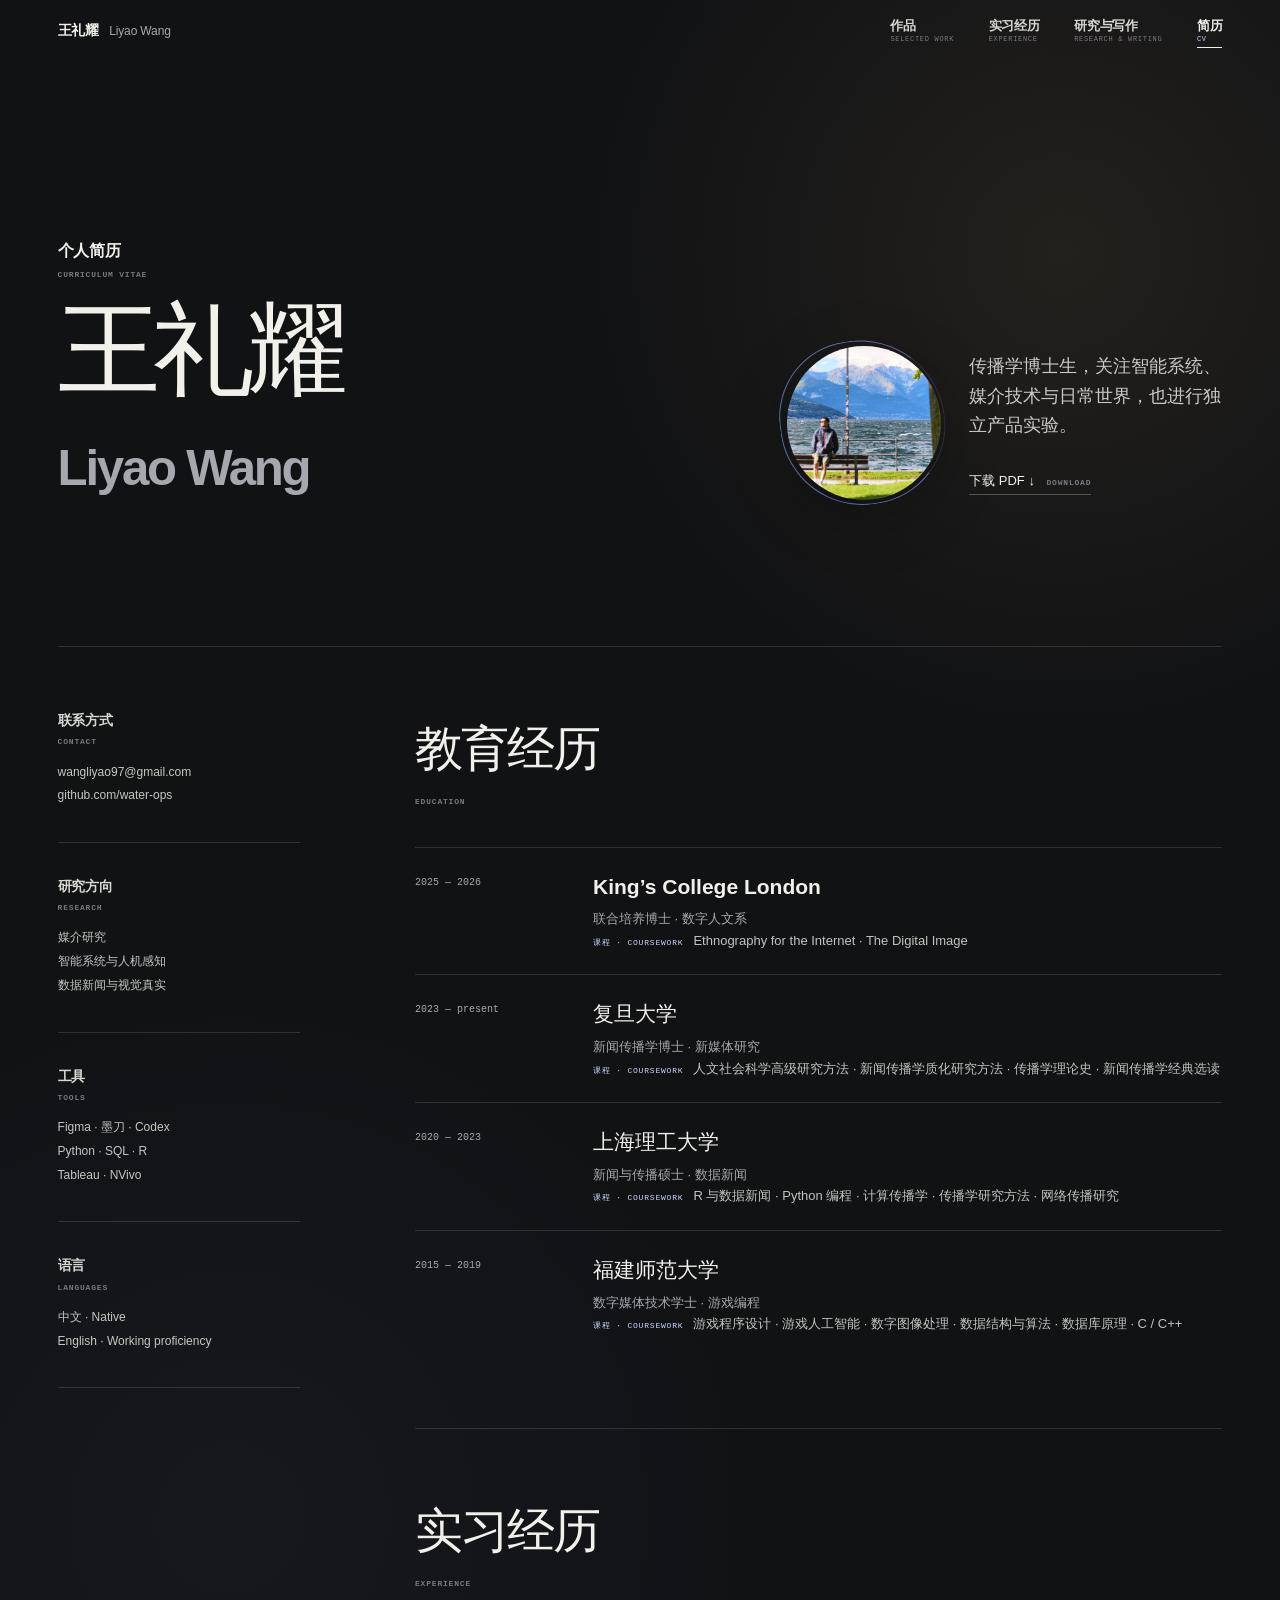
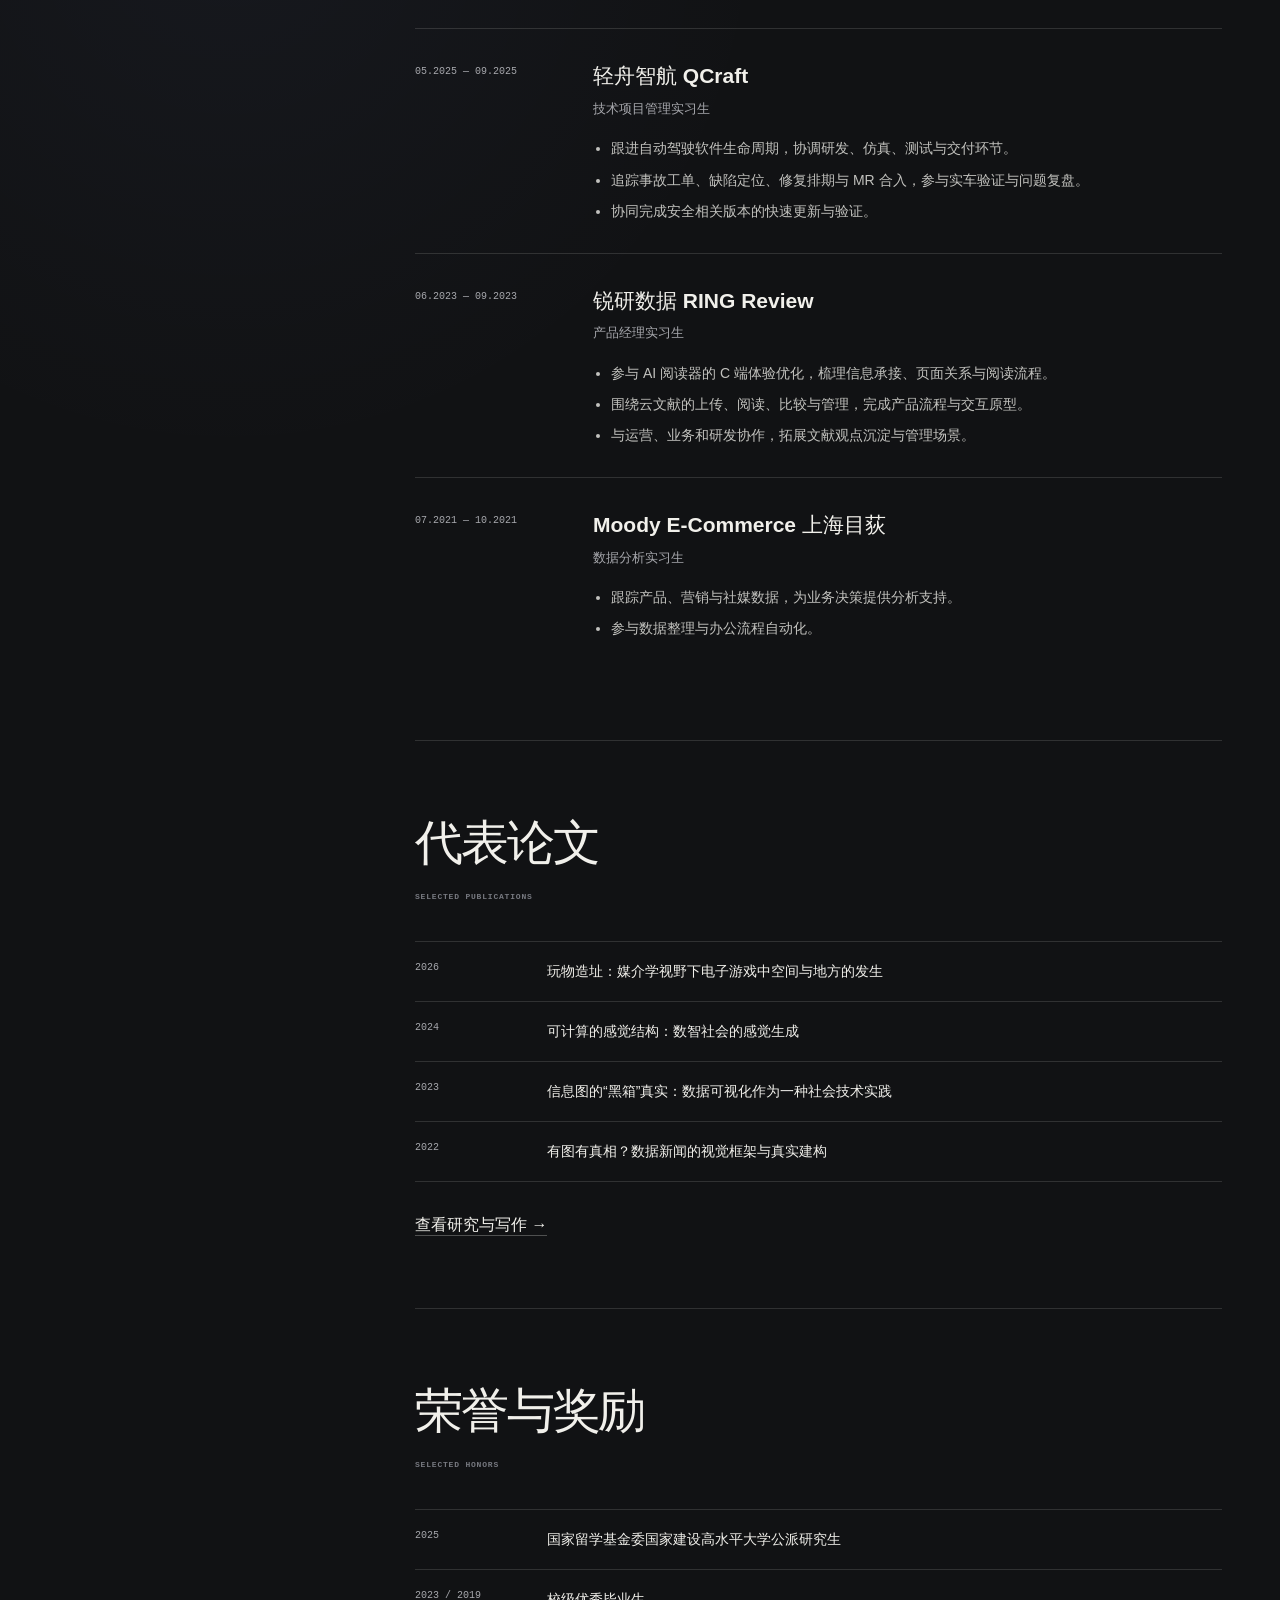
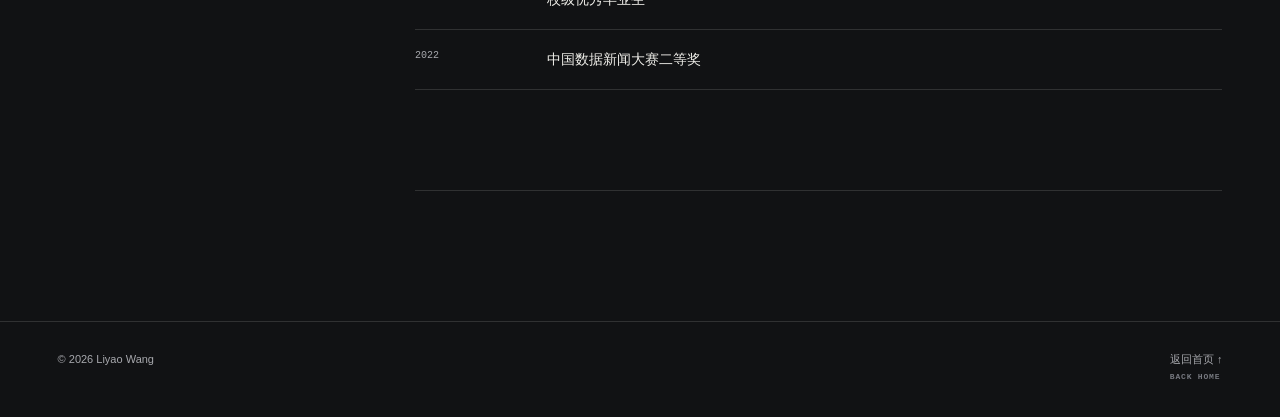
==== cv.html @ 02d7f3d3 "Publish portfolio site" ====
<!doctype html>
<html lang="zh-CN">
  <head>
    <meta charset="UTF-8" />
    <meta name="viewport" content="width=device-width, initial-scale=1" />
    <meta name="description" content="王礼耀 Liyao Wang 的网页履历。" />
    <meta name="theme-color" content="#111214" />
    <title>CV · 王礼耀 Liyao Wang</title>
    <link rel="icon" href="assets/tiptap/icon.svg" type="image/svg+xml" />
    <link rel="stylesheet" href="styles.css" />
    <script src="script.js" defer></script>
  </head>
  <body>
    <a class="skip-link" href="#main">跳到主要内容</a>

    <header class="site-header" data-header>
      <a class="wordmark" href="index.html" aria-label="返回首页">
        <span>王礼耀</span>
        <span class="wordmark-en">Liyao Wang</span>
      </a>
      <button class="menu-button" type="button" aria-expanded="false" aria-controls="site-nav">
        <span class="sr-only">打开导航</span>
        <span></span><span></span>
      </button>
      <nav class="site-nav" id="site-nav" aria-label="主要导航">
        <a href="index.html#work"><span class="nav-zh">作品</span><span class="nav-en">Selected Work</span></a>
        <a href="experience.html"><span class="nav-zh">实习经历</span><span class="nav-en">Experience</span></a>
        <a href="research.html"><span class="nav-zh">研究与写作</span><span class="nav-en">Research &amp; Writing</span></a>
        <a href="cv.html" aria-current="page"><span class="nav-zh">简历</span><span class="nav-en">CV</span></a>
      </nav>
    </header>

    <main id="main" class="inner-page cv-page">
      <header class="cv-intro">
        <div>
          <p class="kicker bilingual-kicker"><span>个人简历</span><small>Curriculum Vitae</small></p>
          <h1>王礼耀<br /><span>Liyao Wang</span></h1>
        </div>
        <div class="cv-summary">
          <figure class="cv-avatar">
            <img src="assets/life/cv-lakeside.jpg" alt="王礼耀在湖边" />
          </figure>
          <div>
            <p>传播学博士生，关注智能系统、媒介技术与日常世界，也进行独立产品实验。</p>
            <a class="download-link" href="assets/cv/liyao-wang-cv.pdf" target="_blank">下载 PDF ↓ <small>Download</small></a>
          </div>
        </div>
      </header>

      <div class="cv-layout">
        <aside class="cv-aside" aria-label="联系方式与技能">
          <section>
            <h2><span>联系方式</span><small>Contact</small></h2>
            <a href="mailto:wangliyao97@gmail.com">wangliyao97@gmail.com</a>
            <a href="https://github.com/water-ops" target="_blank" rel="noreferrer">github.com/water-ops</a>
          </section>
          <section>
            <h2><span>研究方向</span><small>Research</small></h2>
            <p>媒介研究</p>
            <p>智能系统与人机感知</p>
            <p>数据新闻与视觉真实</p>
          </section>
          <section>
            <h2><span>工具</span><small>Tools</small></h2>
            <p>Figma · 墨刀 · Codex</p>
            <p>Python · SQL · R</p>
            <p>Tableau · NVivo</p>
          </section>
          <section>
            <h2><span>语言</span><small>Languages</small></h2>
            <p>中文 · Native</p>
            <p>English · Working proficiency</p>
          </section>
        </aside>

        <div class="cv-main">
          <section class="cv-section" aria-labelledby="cv-education">
            <h2 id="cv-education"><span>教育经历</span><small>Education</small></h2>
            <article class="cv-entry compact education-entry">
              <div class="cv-date">2025 — 2026</div>
              <div>
                <h3>King’s College London</h3>
                <p>联合培养博士 · 数字人文系</p>
                <p class="cv-coursework"><span>课程 · Coursework</span>Ethnography for the Internet · The Digital Image</p>
              </div>
            </article>
            <article class="cv-entry compact education-entry">
              <div class="cv-date">2023 — present</div>
              <div>
                <h3>复旦大学</h3>
                <p>新闻传播学博士 · 新媒体研究</p>
                <p class="cv-coursework"><span>课程 · Coursework</span>人文社会科学高级研究方法 · 新闻传播学质化研究方法 · 传播学理论史 · 新闻传播学经典选读</p>
              </div>
            </article>
            <article class="cv-entry compact education-entry">
              <div class="cv-date">2020 — 2023</div>
              <div>
                <h3>上海理工大学</h3>
                <p>新闻与传播硕士 · 数据新闻</p>
                <p class="cv-coursework"><span>课程 · Coursework</span>R 与数据新闻 · Python 编程 · 计算传播学 · 传播学研究方法 · 网络传播研究</p>
              </div>
            </article>
            <article class="cv-entry compact education-entry">
              <div class="cv-date">2015 — 2019</div>
              <div>
                <h3>福建师范大学</h3>
                <p>数字媒体技术学士 · 游戏编程</p>
                <p class="cv-coursework"><span>课程 · Coursework</span>游戏程序设计 · 游戏人工智能 · 数字图像处理 · 数据结构与算法 · 数据库原理 · C / C++</p>
              </div>
            </article>
          </section>

          <section class="cv-section" aria-labelledby="cv-experience">
            <h2 id="cv-experience"><span>实习经历</span><small>Experience</small></h2>
            <article class="cv-entry">
              <div class="cv-date">05.2025 — 09.2025</div>
              <div>
                <h3>轻舟智航 QCraft</h3>
                <p class="cv-role">技术项目管理实习生</p>
                <ul>
                  <li>跟进自动驾驶软件生命周期，协调研发、仿真、测试与交付环节。</li>
                  <li>追踪事故工单、缺陷定位、修复排期与 MR 合入，参与实车验证与问题复盘。</li>
                  <li>协同完成安全相关版本的快速更新与验证。</li>
                </ul>
              </div>
            </article>
            <article class="cv-entry">
              <div class="cv-date">06.2023 — 09.2023</div>
              <div>
                <h3>锐研数据 RING Review</h3>
                <p class="cv-role">产品经理实习生</p>
                <ul>
                  <li>参与 AI 阅读器的 C 端体验优化，梳理信息承接、页面关系与阅读流程。</li>
                  <li>围绕云文献的上传、阅读、比较与管理，完成产品流程与交互原型。</li>
                  <li>与运营、业务和研发协作，拓展文献观点沉淀与管理场景。</li>
                </ul>
              </div>
            </article>
            <article class="cv-entry">
              <div class="cv-date">07.2021 — 10.2021</div>
              <div>
                <h3>Moody E-Commerce 上海目荻</h3>
                <p class="cv-role">数据分析实习生</p>
                <ul>
                  <li>跟踪产品、营销与社媒数据，为业务决策提供分析支持。</li>
                  <li>参与数据整理与办公流程自动化。</li>
                </ul>
              </div>
            </article>
          </section>

          <section class="cv-section" aria-labelledby="cv-publications">
            <h2 id="cv-publications"><span>代表论文</span><small>Selected Publications</small></h2>
            <div class="cv-publications">
              <p><span>2026</span>玩物造址：媒介学视野下电子游戏中空间与地方的发生</p>
              <p><span>2024</span>可计算的感觉结构：数智社会的感觉生成</p>
              <p><span>2023</span>信息图的“黑箱”真实：数据可视化作为一种社会技术实践</p>
              <p><span>2022</span>有图有真相？数据新闻的视觉框架与真实建构</p>
            </div>
            <a class="inline-link" href="research.html">查看研究与写作 →</a>
          </section>

          <section class="cv-section" aria-labelledby="cv-honors">
            <h2 id="cv-honors"><span>荣誉与奖励</span><small>Selected Honors</small></h2>
            <div class="cv-publications">
              <p><span>2025</span>国家留学基金委国家建设高水平大学公派研究生</p>
              <p><span>2023 / 2019</span>校级优秀毕业生</p>
              <p><span>2022</span>中国数据新闻大赛二等奖</p>
            </div>
          </section>
        </div>
      </div>
    </main>

    <footer class="site-footer">
      <p>© <span data-year></span> Liyao Wang</p>
      <p><a href="index.html">返回首页 ↑ <small>Back home</small></a></p>
    </footer>
  </body>
</html>
---- styles.css ----
:root {
  color-scheme: dark;
  --bg: #111214;
  --surface: #191a1d;
  --surface-raised: #202126;
  --text: #f1f0eb;
  --muted: #a7a8ad;
  --faint: #777980;
  --line: rgba(241, 240, 235, 0.14);
  --line-strong: rgba(241, 240, 235, 0.28);
  --blue: #8fa6ff;
  --blue-soft: #cbd4ff;
  --paper: #e7e4da;
  --warm-paper: #efe8dc;
  --sand: #d9b27c;
  --moss: #7e8b73;
  --ink: #25262a;
  --max-width: 1220px;
  --pad: clamp(20px, 4.5vw, 72px);
  --radius: 26px;
}

* {
  box-sizing: border-box;
}

html {
  scroll-behavior: smooth;
}

body {
  min-width: 320px;
  margin: 0;
  color: var(--text);
  background:
    radial-gradient(circle at 83% 7%, rgba(217, 178, 124, 0.09), transparent 30rem),
    radial-gradient(circle at 18% 42%, rgba(143, 166, 255, 0.045), transparent 34rem),
    var(--bg);
  font-family: Inter, ui-sans-serif, -apple-system, BlinkMacSystemFont, "Segoe UI", "PingFang SC",
    "Hiragino Sans GB", "Microsoft YaHei", sans-serif;
  font-size: 16px;
  line-height: 1.65;
  text-rendering: optimizeLegibility;
}

body::before {
  position: fixed;
  inset: 0;
  z-index: -1;
  content: "";
  pointer-events: none;
  opacity: 0.42;
  background-image:
    linear-gradient(rgba(255, 255, 255, 0.022) 1px, transparent 1px),
    linear-gradient(90deg, rgba(255, 255, 255, 0.018) 1px, transparent 1px);
  background-size: 80px 80px;
  mask-image: linear-gradient(to bottom, black, transparent 62%);
}

img {
  display: block;
  max-width: 100%;
}

a {
  color: inherit;
  text-decoration: none;
}

a:focus-visible,
button:focus-visible {
  outline: 2px solid var(--blue);
  outline-offset: 5px;
}

button {
  color: inherit;
  font: inherit;
}

.sr-only {
  position: absolute;
  width: 1px;
  height: 1px;
  padding: 0;
  margin: -1px;
  overflow: hidden;
  clip: rect(0, 0, 0, 0);
  white-space: nowrap;
  border: 0;
}

.skip-link {
  position: fixed;
  top: 12px;
  left: 12px;
  z-index: 100;
  padding: 10px 14px;
  color: var(--ink);
  background: var(--paper);
  transform: translateY(-160%);
}

.skip-link:focus {
  transform: translateY(0);
}

.site-header {
  position: fixed;
  top: 0;
  left: 0;
  z-index: 50;
  display: flex;
  width: 100%;
  align-items: center;
  justify-content: space-between;
  padding: 18px var(--pad);
  border-bottom: 1px solid transparent;
  transition: background 180ms ease, border-color 180ms ease;
}

.site-header.is-scrolled {
  border-color: var(--line);
  background: rgba(17, 18, 20, 0.86);
  backdrop-filter: blur(18px);
}

.wordmark {
  display: flex;
  gap: 10px;
  align-items: baseline;
  font-size: 14px;
  font-weight: 700;
  letter-spacing: -0.01em;
}

.wordmark-en {
  color: var(--muted);
  font-size: 12px;
  font-weight: 500;
}

.site-nav {
  display: flex;
  gap: clamp(18px, 2.7vw, 36px);
  align-items: center;
}

.site-nav a {
  position: relative;
  display: grid;
  gap: 1px;
  color: #d8d8d2;
}

.nav-zh {
  font-size: 13px;
  font-weight: 600;
  line-height: 1.2;
  letter-spacing: -0.02em;
}

.nav-en {
  color: #777980;
  font-family: ui-monospace, SFMono-Regular, Menlo, monospace;
  font-size: 7px;
  line-height: 1.25;
  letter-spacing: 0.1em;
  text-transform: uppercase;
  transition: color 160ms ease;
}

.site-nav a::after {
  position: absolute;
  right: 0;
  bottom: -5px;
  left: 0;
  height: 1px;
  content: "";
  background: var(--text);
  transform: scaleX(0);
  transform-origin: right;
  transition: transform 160ms ease;
}

.site-nav a:hover,
.site-nav a[aria-current="page"] {
  color: var(--text);
}

.site-nav a:hover .nav-en,
.site-nav a[aria-current="page"] .nav-en {
  color: var(--blue-soft);
}

.site-nav a:hover::after,
.site-nav a[aria-current="page"]::after {
  transform: scaleX(1);
  transform-origin: left;
}

.menu-button {
  display: none;
}

@media (min-width: 761px) {
  .home-page .site-header .site-nav {
    visibility: hidden;
    opacity: 0;
    pointer-events: none;
    transform: translateY(-7px);
    transition: opacity 180ms ease, transform 180ms ease, visibility 180ms ease;
  }

  .home-page .site-header.has-compact-nav .site-nav {
    visibility: visible;
    opacity: 1;
    pointer-events: auto;
    transform: translateY(0);
  }
}

main,
.site-footer {
  width: min(100%, calc(var(--max-width) + var(--pad) * 2));
  margin: 0 auto;
  padding-right: var(--pad);
  padding-left: var(--pad);
}

.kicker,
.eyebrow,
.project-meta,
.board-label,
.scene-caption,
.prototype-label {
  color: var(--muted);
  font-family: ui-monospace, SFMono-Regular, Menlo, Monaco, Consolas, monospace;
  font-size: 10px;
  font-weight: 650;
  letter-spacing: 0.13em;
  text-transform: uppercase;
}

.hero {
  display: grid;
  min-height: 100svh;
  padding-top: 140px;
  padding-bottom: 86px;
  grid-template-columns: minmax(0, 1.36fr) minmax(320px, 0.64fr);
  gap: clamp(38px, 5vw, 76px);
  align-items: center;
}

.hero-copy {
  position: relative;
  z-index: 2;
  animation: hero-in 620ms cubic-bezier(0.22, 1, 0.36, 1) both;
}

.hero h1 {
  max-width: none;
  margin: 24px 0 42px;
  font-size: clamp(56px, 7vw, 104px);
  font-weight: 560;
  line-height: 1.01;
  letter-spacing: -0.068em;
}

.hero h1 span {
  display: block;
  white-space: nowrap;
}

.hero-intro {
  max-width: 720px;
  margin: 0;
  color: #d2d1cb;
  font-size: clamp(16px, 1.45vw, 19px);
  line-height: 1.9;
}

.hero-intro strong {
  color: var(--warm-paper);
  font-weight: 620;
  white-space: nowrap;
}

.text-links {
  display: flex;
  flex-wrap: wrap;
  gap: 14px 24px;
  margin-top: 30px;
  font-size: 13px;
}

.text-links a,
.inline-link,
.download-link,
.publication-item > a {
  width: fit-content;
  padding-bottom: 2px;
  border-bottom: 1px solid var(--line-strong);
  transition: color 160ms ease, border-color 160ms ease;
}

.text-links a:hover,
.inline-link:hover,
.download-link:hover,
.publication-item > a:hover {
  border-color: var(--blue);
  color: var(--blue-soft);
}

.hero-nav {
  display: flex;
  flex-wrap: wrap;
  gap: 18px clamp(26px, 3.2vw, 46px);
  margin-top: clamp(58px, 7.5vh, 82px);
  align-items: flex-start;
}

.hero-nav a {
  position: relative;
  display: grid;
  gap: 3px;
  color: #d8d8d2;
  transition: color 160ms ease;
}

.hero-nav-zh {
  font-size: clamp(18px, 1.45vw, 21px);
  font-weight: 560;
  line-height: 1.25;
  letter-spacing: -0.025em;
}

.hero-nav-en {
  color: #85878c;
  font-family: ui-monospace, SFMono-Regular, Menlo, monospace;
  font-size: 9px;
  line-height: 1.4;
  letter-spacing: 0.12em;
  text-transform: uppercase;
  transition: color 160ms ease;
}

.hero-nav a::after {
  position: absolute;
  right: 0;
  bottom: -4px;
  left: 0;
  height: 1px;
  content: "";
  background: var(--blue-soft);
  transform: scaleX(0);
  transform-origin: right;
  transition: transform 180ms ease;
}

.hero-nav a:hover {
  color: var(--text);
}

.hero-nav a:hover .hero-nav-en {
  color: var(--blue-soft);
}

.hero-nav a:hover::after {
  transform: scaleX(1);
  transform-origin: left;
}

.hero-window {
  position: relative;
  width: min(100%, 470px);
  margin: 8px 0 0 auto;
  padding: 0;
  animation: board-in 720ms 80ms cubic-bezier(0.22, 1, 0.36, 1) both;
}

.hero-photo-wrap {
  position: relative;
  z-index: 1;
  aspect-ratio: 0.86;
  overflow: hidden;
  background: var(--bg);
  -webkit-mask-image: radial-gradient(ellipse 82% 78% at 52% 47%, #000 48%, rgba(0, 0, 0, 0.9) 65%, transparent 100%);
  mask-image: radial-gradient(ellipse 82% 78% at 52% 47%, #000 48%, rgba(0, 0, 0, 0.9) 65%, transparent 100%);
}

.hero-photo-wrap::after {
  position: absolute;
  inset: 0;
  content: "";
  background:
    linear-gradient(to right, rgba(17, 18, 20, 0.72), transparent 22%, transparent 78%, rgba(17, 18, 20, 0.7)),
    linear-gradient(to bottom, rgba(17, 18, 20, 0.52), transparent 22%, transparent 73%, rgba(17, 18, 20, 0.84));
}

.hero-photo-wrap img {
  width: 100%;
  height: 100%;
  object-fit: cover;
  object-position: 54% center;
  filter: brightness(0.82) contrast(1.13) saturate(0.72);
}

.peanut-companion {
  --peanut-x: calc(100vw - 112px);
  --peanut-y: calc(100vh - 126px);
  --peanut-rotation: 0deg;
  position: fixed;
  top: 0;
  left: 0;
  z-index: 35;
  width: clamp(66px, 7vw, 94px);
  pointer-events: none;
  filter: drop-shadow(0 10px 14px rgba(0, 0, 0, 0.28));
  transform: translate3d(var(--peanut-x), var(--peanut-y), 0) rotate(var(--peanut-rotation));
  opacity: 0;
  will-change: transform;
  transition: opacity 180ms ease;
}

.peanut-companion.is-positioned {
  opacity: 0.96;
}

.peanut-companion.is-landed {
  position: absolute;
}

.companion-motion {
  display: block;
  transform-origin: 50% 76%;
}

.peanut-companion img {
  width: 100%;
  animation: companion-breathe 3.8s ease-in-out infinite;
}

.section {
  padding: clamp(96px, 12vw, 166px) 0;
  border-top: 1px solid var(--line);
}

.section-heading {
  display: grid;
  margin-bottom: clamp(42px, 7vw, 82px);
  grid-template-columns: minmax(170px, 0.38fr) 1fr;
  gap: 32px;
  align-items: end;
}

.section-heading-primary {
  display: block;
}

.section-heading p,
.content-label p {
  margin: 0;
}

.section-heading h2,
.research-teaser h2,
.about-section h2 {
  max-width: 820px;
  margin: 0;
  font-size: clamp(38px, 5.1vw, 68px);
  font-weight: 520;
  line-height: 1.12;
  letter-spacing: -0.05em;
}

.section-heading-primary h2,
.research-teaser > div:first-child h2 {
  max-width: none;
  font-size: clamp(58px, 8.6vw, 118px);
  font-weight: 520;
  line-height: 0.98;
  letter-spacing: -0.065em;
}

.section-heading-primary h2 {
  display: flex;
  width: fit-content;
  gap: clamp(16px, 2vw, 28px);
  align-items: baseline;
}

.section-title-en {
  color: var(--muted);
  font-family: ui-monospace, SFMono-Regular, Menlo, monospace;
  font-size: clamp(10px, 1.1vw, 14px);
  font-weight: 600;
  line-height: 1;
  letter-spacing: 0.1em;
  text-transform: uppercase;
}

.project-stack {
  position: relative;
  display: grid;
  gap: clamp(32px, 5vw, 66px);
}

.project-card {
  position: relative;
  display: grid;
  min-height: 620px;
  overflow: hidden;
  border: 1px solid var(--line);
  border-radius: var(--radius);
  background: var(--surface);
  box-shadow: 0 28px 90px rgba(0, 0, 0, 0.2);
}

.project-tiptap {
  grid-template-columns: 0.76fr 1.24fr;
  background:
    radial-gradient(circle at 16% 18%, rgba(217, 178, 124, 0.08), transparent 24rem),
    var(--surface);
}

.project-cloud {
  grid-template-columns: 1.14fr 0.86fr;
}

.project-copy {
  position: relative;
  z-index: 3;
  display: flex;
  padding: clamp(34px, 5vw, 68px);
  flex-direction: column;
  justify-content: center;
}

.project-meta {
  display: flex;
  justify-content: space-between;
  gap: 20px;
}

.project-copy h3 {
  margin: 26px 0 15px;
  font-size: clamp(48px, 6vw, 84px);
  font-weight: 540;
  line-height: 1;
  letter-spacing: -0.055em;
}

.project-lead {
  max-width: 520px;
  margin: 0 0 18px;
  color: var(--text);
  font-size: clamp(20px, 2vw, 26px);
  line-height: 1.45;
}

.project-description {
  max-width: 570px;
  margin: 0;
  color: #c4c4c0;
  line-height: 1.85;
}

.project-note {
  margin: 24px 0 0;
  color: var(--muted);
  font-size: 12px;
}

.project-copy .inline-link {
  margin-top: 28px;
  font-size: 13px;
}

.fact-row {
  display: grid;
  padding: 0;
  margin: 38px 0 0;
  grid-template-columns: repeat(3, 1fr);
  list-style: none;
  border-top: 1px solid var(--line);
}

.fact-row li {
  display: flex;
  padding: 18px 14px 0 0;
  flex-direction: column;
}

.fact-row strong {
  font-size: 13px;
  font-weight: 650;
}

.fact-row span {
  color: var(--muted);
  font-size: 10px;
}

.tiptap-scene {
  position: relative;
  min-height: 620px;
  overflow: hidden;
  border-left: 1px solid var(--line);
  background:
    radial-gradient(circle at 82% 18%, rgba(217, 178, 124, 0.22), transparent 20rem),
    radial-gradient(circle at 18% 78%, rgba(143, 166, 255, 0.22), transparent 24rem),
    #20232b;
}

.desktop-menubar {
  position: absolute;
  top: 0;
  right: 0;
  left: 0;
  z-index: 8;
  display: flex;
  height: 32px;
  padding: 0 16px;
  align-items: center;
  justify-content: space-between;
  color: rgba(241, 240, 235, 0.78);
  background: rgba(17, 18, 20, 0.58);
  backdrop-filter: blur(16px);
  font-size: 9px;
  letter-spacing: 0.02em;
}

.desktop-brand {
  display: inline-flex;
  gap: 7px;
  align-items: center;
  font-weight: 650;
}

.desktop-brand i,
.live-status i {
  width: 6px;
  height: 6px;
  border-radius: 50%;
  background: #91d6a2;
  box-shadow: 0 0 0 3px rgba(145, 214, 162, 0.12);
}

.desktop-canvas {
  position: absolute;
  inset: 32px 0 0;
  overflow: hidden;
  background:
    linear-gradient(138deg, transparent 42%, rgba(241, 240, 235, 0.035) 42.2%, transparent 42.6%),
    linear-gradient(40deg, rgba(143, 166, 255, 0.08), transparent 47%);
}

.desktop-window {
  position: absolute;
  overflow: hidden;
  border: 1px solid rgba(241, 240, 235, 0.22);
  border-radius: 15px;
  background: rgba(239, 232, 220, 0.9);
  box-shadow: 0 28px 65px rgba(0, 0, 0, 0.32);
  backdrop-filter: blur(18px);
}

.window-main {
  top: 58px;
  left: 8%;
  width: 74%;
  height: 316px;
  transform: rotate(-0.6deg);
}

.window-bar {
  display: flex;
  height: 31px;
  padding: 0 11px;
  gap: 5px;
  align-items: center;
  color: rgba(37, 38, 42, 0.56);
  border-bottom: 1px solid rgba(37, 38, 42, 0.1);
  background: rgba(255, 255, 255, 0.28);
  font-size: 8px;
}

.window-bar i {
  width: 7px;
  height: 7px;
  border-radius: 50%;
  background: rgba(37, 38, 42, 0.18);
}

.window-bar span {
  margin-left: 6px;
}

.window-body {
  padding: 30px 28px;
}

.copy-line {
  display: block;
  height: 7px;
  margin-bottom: 13px;
  border-radius: 5px;
  background: rgba(37, 38, 42, 0.16);
}

.line-long { width: 82%; }
.line-mid { width: 62%; }
.line-short { width: 43%; }

.window-card {
  width: 82%;
  height: 100px;
  margin-top: 31px;
  border-radius: 10px;
  background:
    linear-gradient(90deg, rgba(143, 166, 255, 0.74) 0 35%, transparent 35%),
    rgba(37, 38, 42, 0.08);
}

.window-side {
  top: 300px;
  right: 6%;
  width: 43%;
  height: 164px;
  background: rgba(203, 212, 255, 0.92);
  transform: rotate(1.4deg);
}

.mini-grid {
  display: grid;
  padding: 18px;
  grid-template-columns: 1fr 1fr;
  gap: 8px;
}

.mini-grid i {
  height: 42px;
  border-radius: 6px;
  background: rgba(37, 38, 42, 0.12);
}

.context-panel {
  position: absolute;
  bottom: 112px;
  left: 5%;
  z-index: 3;
  display: flex;
  min-width: 190px;
  padding: 14px 16px;
  flex-direction: column;
  border: 1px solid rgba(241, 240, 235, 0.22);
  border-radius: 13px;
  background: rgba(17, 18, 20, 0.56);
  box-shadow: 0 18px 36px rgba(0, 0, 0, 0.22);
  backdrop-filter: blur(14px);
}

.context-panel span,
.context-panel small {
  color: rgba(241, 240, 235, 0.54);
  font-family: ui-monospace, SFMono-Regular, Menlo, monospace;
  font-size: 7px;
  letter-spacing: 0.1em;
}

.context-panel strong {
  margin: 5px 0 2px;
  color: var(--text);
  font-size: 12px;
  font-weight: 580;
}

.dock-line {
  position: absolute;
  right: 11%;
  bottom: 20px;
  left: 11%;
  display: flex;
  height: 62px;
  gap: 10px;
  align-items: center;
  justify-content: center;
  border: 1px solid rgba(241, 240, 235, 0.28);
  border-radius: 19px;
  background: rgba(239, 232, 220, 0.14);
  box-shadow: 0 18px 35px rgba(0, 0, 0, 0.25);
  backdrop-filter: blur(18px);
}

.dock-line i {
  width: 32px;
  height: 32px;
  border-radius: 8px 10px 7px 9px;
  background: rgba(239, 232, 220, 0.72);
  box-shadow: inset 0 0 0 1px rgba(37, 38, 42, 0.11);
}

.dock-line i:nth-child(2),
.dock-line i:nth-child(5) {
  background: rgba(143, 166, 255, 0.82);
}

.dock-line i:nth-child(3) {
  background: rgba(217, 178, 124, 0.82);
}

.dock-line i:nth-child(4) {
  background: rgba(126, 139, 115, 0.86);
}

.scene-peanut {
  position: absolute;
  left: 45%;
  bottom: 70px;
  z-index: 6;
  width: 94px;
  filter: drop-shadow(0 11px 12px rgba(0, 0, 0, 0.24));
  animation: desktop-patrol 9s ease-in-out infinite;
}

.live-status {
  position: absolute;
  top: 20px;
  right: 24px;
  z-index: 4;
  display: inline-flex;
  padding: 7px 10px;
  gap: 7px;
  align-items: center;
  color: rgba(241, 240, 235, 0.72);
  border: 1px solid rgba(241, 240, 235, 0.17);
  border-radius: 999px;
  background: rgba(17, 18, 20, 0.42);
  font-family: ui-monospace, SFMono-Regular, Menlo, monospace;
  font-size: 7px;
  letter-spacing: 0.08em;
  text-transform: uppercase;
  backdrop-filter: blur(12px);
}

.cloud-collage {
  position: relative;
  min-height: 620px;
  overflow: hidden;
  border-right: 1px solid var(--line);
  background:
    radial-gradient(circle at 30% 30%, rgba(143, 166, 255, 0.16), transparent 24rem),
    #15171c;
}

.prototype-shot {
  position: absolute;
  overflow: hidden;
  margin: 0;
  border-radius: 16px;
  background: #f4f4f2;
  box-shadow: 0 16px 38px rgba(0, 0, 0, 0.22);
  opacity: 1;
  transition:
    transform 680ms cubic-bezier(0.22, 1, 0.36, 1),
    opacity 520ms ease,
    box-shadow 260ms ease;
}

.prototype-shot img {
  width: 100%;
  height: 100%;
  object-fit: cover;
}

.shot-library {
  top: 52px;
  left: 8%;
  width: 78%;
  height: 344px;
  transform: rotate(-2.2deg);
}

.shot-workspace {
  right: -15%;
  bottom: 44px;
  width: 75%;
  height: 306px;
  transform: rotate(2.4deg);
}

.project-cloud:not(.is-in-view) .shot-library {
  opacity: 0.58;
  transform: translateY(24px) rotate(-3deg);
}

.project-cloud:not(.is-in-view) .shot-workspace {
  opacity: 0.46;
  transform: translateY(34px) rotate(3.4deg);
}

.project-cloud.is-in-view:hover .shot-library,
.project-cloud.is-in-view:focus-within .shot-library {
  box-shadow: 0 20px 44px rgba(0, 0, 0, 0.24);
  transform: translateY(-3px) rotate(-1.7deg);
}

.project-cloud.is-in-view:hover .shot-workspace,
.project-cloud.is-in-view:focus-within .shot-workspace {
  box-shadow: 0 22px 48px rgba(0, 0, 0, 0.25);
  transform: translateY(-5px) rotate(1.9deg);
}

.prototype-label {
  position: absolute;
  bottom: 28px;
  left: 36px;
  z-index: 4;
  padding-left: 12px;
  color: var(--blue-soft);
  border-left: 1px solid rgba(203, 212, 255, 0.52);
  font-family: ui-monospace, SFMono-Regular, Menlo, monospace;
  font-size: 8px;
  letter-spacing: 0.1em;
  text-transform: uppercase;
}

.research-teaser,
.about-section {
  display: grid;
  grid-template-columns: 1.15fr 0.85fr;
  gap: clamp(50px, 9vw, 140px);
  align-items: end;
}

.research-teaser h2,
.about-section h2 {
  margin-top: 15px;
}

.research-teaser {
  align-items: start;
}

.teaser-copy h3 {
  max-width: 560px;
  margin: 2px 0 22px;
  color: var(--text);
  font-size: clamp(28px, 3.2vw, 42px);
  font-weight: 540;
  line-height: 1.25;
  letter-spacing: -0.04em;
}

.teaser-copy,
.about-copy {
  color: #c5c5c1;
  font-size: 17px;
}

.teaser-copy p,
.about-copy p {
  margin-top: 0;
}

.teaser-copy .inline-link {
  display: inline-block;
  margin-top: 20px;
  color: var(--text);
  font-size: 13px;
}

.timeline {
  border-top: 1px solid var(--line-strong);
}

.timeline-item {
  display: grid;
  padding: 30px 0;
  grid-template-columns: 110px minmax(220px, 0.8fr) 1.2fr;
  gap: 30px;
  align-items: start;
  border-bottom: 1px solid var(--line);
}

.timeline-year {
  margin: 5px 0 0;
  color: var(--muted);
  font-family: ui-monospace, SFMono-Regular, Menlo, monospace;
  font-size: 11px;
}

.timeline-main h3 {
  margin: 0 0 2px;
  font-size: 21px;
  font-weight: 560;
  letter-spacing: -0.025em;
}

.timeline-main p,
.timeline-note {
  margin: 0;
  color: var(--muted);
  font-size: 14px;
}

.timeline-note {
  padding-top: 5px;
}

.about-copy .text-links {
  margin-top: 34px;
}

.site-footer {
  display: flex;
  padding-top: 28px;
  padding-bottom: 34px;
  justify-content: space-between;
  border-top: 1px solid var(--line);
  color: var(--muted);
  font-size: 11px;
}

.site-footer p {
  margin: 0;
}

/* Research & Writing */
.inner-page {
  padding-top: 150px;
}

.page-intro {
  max-width: 980px;
  padding: 80px 0 clamp(108px, 14vw, 182px);
}

.page-intro h1 {
  margin: 24px 0 42px;
  font-size: clamp(52px, 6.6vw, 90px);
  font-weight: 550;
  line-height: 1.04;
  letter-spacing: -0.065em;
}

.page-intro > p:last-child {
  max-width: 720px;
  margin: 0;
  color: #c8c8c3;
  font-size: clamp(18px, 2.2vw, 23px);
  line-height: 1.75;
}

.content-section {
  display: grid;
  padding: clamp(78px, 10vw, 132px) 0;
  grid-template-columns: minmax(170px, 0.31fr) 1fr;
  gap: clamp(34px, 7vw, 100px);
  border-top: 1px solid var(--line);
}

.content-label span {
  display: block;
  margin-top: 10px;
  color: var(--faint);
  font-family: ui-monospace, SFMono-Regular, Menlo, monospace;
  font-size: 10px;
}

.bilingual-kicker {
  display: grid;
  gap: 4px;
  color: var(--text);
  font-family: inherit;
  font-size: 16px;
  font-weight: 600;
  letter-spacing: -0.02em;
  text-transform: none;
}

.bilingual-kicker small,
.bilingual-label small,
.content-role small,
.research-details dt small,
.cv-aside h2 small,
.cv-section > h2 small,
.download-link small,
.site-footer small {
  color: var(--faint);
  font-family: ui-monospace, SFMono-Regular, Menlo, monospace;
  font-size: 8px;
  font-weight: 600;
  letter-spacing: 0.1em;
  text-transform: uppercase;
}

.bilingual-label {
  display: grid;
  gap: 3px;
}

.content-label .bilingual-label span {
  margin: 0;
  color: #d8d8d2;
  font-family: inherit;
  font-size: 14px;
  font-weight: 600;
  letter-spacing: -0.02em;
  text-transform: none;
}

.content-label .content-role {
  display: grid;
  gap: 2px;
}

.content-role strong {
  color: #bfc0bc;
  font-family: inherit;
  font-size: 12px;
  font-weight: 520;
}

.content-role small,
.bilingual-label small {
  display: block;
  margin: 0;
}

.research-details dt small {
  display: block;
  margin-top: 2px;
}

.doctoral-copy h2,
.content-title,
.public-project h2 {
  margin: 0;
  font-size: clamp(34px, 4.8vw, 62px);
  font-weight: 520;
  line-height: 1.16;
  letter-spacing: -0.045em;
}

.doctoral-copy > p {
  max-width: 760px;
  margin: 30px 0 0;
  color: #c4c4c0;
  font-size: 18px;
  line-height: 1.85;
}

.research-details {
  display: grid;
  max-width: 760px;
  margin: 54px 0 0;
  grid-template-columns: 1fr 1fr;
  gap: 20px;
}

.research-details div {
  padding-top: 14px;
  border-top: 1px solid var(--line);
}

.research-details dt {
  color: var(--muted);
  font-family: ui-monospace, SFMono-Regular, Menlo, monospace;
  font-size: 10px;
  letter-spacing: 0.12em;
  text-transform: uppercase;
}

.research-details dd {
  margin: 8px 0 0;
  font-size: 13px;
}

.publication-list {
  margin-top: 42px;
  border-top: 1px solid var(--line-strong);
}

.publication-item {
  display: grid;
  padding: 26px 0;
  grid-template-columns: 72px 1fr;
  gap: 24px;
  align-items: start;
  border-bottom: 1px solid var(--line);
}

.publication-year {
  margin: 5px 0 0;
  color: var(--muted);
  font-family: ui-monospace, SFMono-Regular, Menlo, monospace;
  font-size: 11px;
}

.publication-item h3 {
  margin: 0 0 6px;
  font-size: clamp(18px, 2vw, 24px);
  font-weight: 530;
  line-height: 1.45;
  letter-spacing: -0.025em;
}

.publication-item .publication-meta {
  margin: 0;
  color: var(--muted);
  font-size: 12px;
}

.publication-item .publication-summary {
  max-width: 780px;
  margin: 16px 0 4px;
  color: #c9c8c2;
  font-size: 15px;
  line-height: 1.85;
}

.journalism-grid {
  display: grid;
  margin-top: 42px;
  grid-template-columns: 1fr 1fr;
  gap: 14px;
}

.journalism-grid a {
  position: relative;
  min-height: 226px;
  padding: 28px;
  overflow: hidden;
  border: 1px solid var(--line);
  border-radius: 18px;
  background: rgba(255, 255, 255, 0.012);
  transition: background 180ms ease;
}

.journalism-grid a::after {
  position: absolute;
  right: -26px;
  bottom: -36px;
  width: 126px;
  height: 126px;
  content: "";
  border: 1px solid rgba(143, 166, 255, 0.25);
  border-radius: 50%;
  box-shadow: 0 0 0 20px rgba(143, 166, 255, 0.035), 0 0 0 40px rgba(143, 166, 255, 0.02);
}

.journalism-grid a:hover {
  background: rgba(143, 166, 255, 0.07);
}

.journalism-grid span {
  color: var(--blue-soft);
  font-family: ui-monospace, SFMono-Regular, Menlo, monospace;
  font-size: 9px;
  letter-spacing: 0.11em;
  text-transform: uppercase;
}

.journalism-grid h3 {
  max-width: 440px;
  margin: 48px 0 0;
  font-size: clamp(18px, 2.1vw, 25px);
  font-weight: 520;
  line-height: 1.48;
  letter-spacing: -0.025em;
}

.public-project {
  display: grid;
  padding: clamp(32px, 5vw, 56px);
  grid-template-columns: 1fr 0.52fr;
  gap: 60px;
  border: 1px solid var(--line);
  border-radius: 24px;
  background: var(--surface);
}

.public-project p {
  color: #c4c4c0;
}

.public-project h2 + p {
  max-width: 680px;
  margin: 26px 0 0;
}

.project-outcome {
  display: flex;
  flex-direction: column;
  justify-content: flex-end;
}

.project-outcome > p {
  margin: 0;
  color: var(--muted);
  font-size: 12px;
}

.project-outcome .text-links {
  margin-top: 22px;
}

/* Experience */
.experience-intro {
  max-width: 1040px;
}

.experience-story h2 {
  margin: 0;
  font-size: clamp(42px, 5.8vw, 72px);
  font-weight: 520;
  line-height: 1.05;
  letter-spacing: -0.052em;
}

.experience-lead {
  max-width: 760px;
  margin: 28px 0 0;
  color: #d0cfc9;
  font-size: clamp(18px, 2vw, 22px);
  line-height: 1.75;
}

.experience-grid {
  display: grid;
  margin-top: 54px;
  grid-template-columns: repeat(3, 1fr);
  border-top: 1px solid var(--line-strong);
  border-bottom: 1px solid var(--line);
}

.experience-grid section {
  padding: 28px 26px 32px 0;
}

.experience-grid section + section {
  padding-left: 26px;
  border-left: 1px solid var(--line);
}

.experience-grid h3 {
  margin: 0 0 14px;
  font-size: 16px;
  font-weight: 580;
  letter-spacing: -0.02em;
}

.experience-grid p {
  margin: 0;
  color: var(--muted);
  font-size: 13px;
  line-height: 1.85;
}

.experience-story > .inline-link {
  display: inline-block;
  margin-top: 28px;
  font-size: 12px;
}

/* CV */
.cv-intro {
  display: grid;
  padding: 72px 0 clamp(92px, 12vw, 146px);
  grid-template-columns: 1fr 0.65fr;
  gap: 60px;
  align-items: end;
}

.cv-intro h1 {
  margin: 18px 0 0;
  font-size: clamp(58px, 8vw, 108px);
  font-weight: 550;
  line-height: 0.98;
  letter-spacing: -0.07em;
}

.cv-intro h1 span {
  color: var(--muted);
  font-size: 0.48em;
  letter-spacing: -0.045em;
}

.cv-summary p {
  margin: 0 0 26px;
  color: #cacac5;
  font-size: 18px;
}

.cv-summary {
  display: flex;
  gap: 28px;
  align-items: center;
}

.cv-avatar {
  position: relative;
  width: 154px;
  min-width: 154px;
  height: 154px;
  margin: 0;
  border-radius: 50%;
  filter: drop-shadow(0 16px 30px rgba(0, 0, 0, 0.24));
}

.cv-avatar::before {
  position: absolute;
  inset: -6px -4px -5px -7px;
  z-index: 2;
  content: "";
  pointer-events: none;
  border: 1px solid rgba(143, 166, 255, 0.58);
  border-right-color: rgba(143, 166, 255, 0.16);
  border-radius: 47% 53% 49% 51%;
  transform: rotate(-8deg);
}

.cv-avatar img {
  width: 100%;
  height: 100%;
  object-fit: cover;
  object-position: 27% 74%;
  border-radius: 50%;
}

.education-entry > div:last-child > p:first-of-type {
  margin: 0;
  color: var(--muted);
  font-size: 13px;
}

.cv-entry .cv-coursework {
  max-width: 720px;
  margin: 13px 0 0;
  color: #b7b7b2;
  font-size: 12px;
  line-height: 1.75;
}

.cv-coursework span {
  display: inline-block;
  margin-right: 10px;
  color: var(--blue-soft);
  font-family: ui-monospace, SFMono-Regular, Menlo, monospace;
  font-size: 8px;
  letter-spacing: 0.1em;
  text-transform: uppercase;
}

.download-link {
  display: inline-block;
  font-size: 13px;
}

.cv-layout {
  display: grid;
  padding-bottom: 130px;
  grid-template-columns: minmax(190px, 0.3fr) 1fr;
  gap: clamp(50px, 9vw, 132px);
  border-top: 1px solid var(--line);
}

.cv-aside {
  padding-top: 62px;
}

.cv-aside section {
  padding: 0 0 32px;
  margin-bottom: 32px;
  border-bottom: 1px solid var(--line);
}

.cv-aside h2 {
  margin: 0 0 14px;
  color: var(--muted);
  font-family: ui-monospace, SFMono-Regular, Menlo, monospace;
  font-size: 10px;
  font-weight: 650;
  letter-spacing: 0.12em;
  text-transform: uppercase;
}

.cv-aside h2 span {
  display: block;
  color: #d8d8d2;
  font-family: Inter, ui-sans-serif, sans-serif;
  font-size: 14px;
  font-weight: 600;
  letter-spacing: -0.02em;
  text-transform: none;
}

.cv-aside h2 small {
  display: block;
  margin-top: 3px;
}

.cv-aside a,
.cv-aside p {
  display: block;
  margin: 4px 0;
  color: #c6c6c1;
  font-size: 12px;
  overflow-wrap: anywhere;
}

.cv-aside a:hover {
  color: var(--blue-soft);
}

.cv-section {
  padding: 62px 0 70px;
  border-bottom: 1px solid var(--line);
}

.cv-section > h2 {
  margin: 0 0 38px;
  font-size: clamp(30px, 4vw, 48px);
  font-weight: 520;
  letter-spacing: -0.045em;
}

.cv-section > h2 span,
.cv-section > h2 small {
  display: block;
}

.cv-section > h2 small {
  margin-top: 7px;
}

.download-link small {
  margin-left: 8px;
}

.site-footer small {
  display: block;
  margin-top: 2px;
}

.cv-entry {
  display: grid;
  padding: 30px 0;
  grid-template-columns: 150px 1fr;
  gap: 28px;
  border-top: 1px solid var(--line);
}

.cv-entry.compact {
  padding: 22px 0;
}

.cv-date {
  padding-top: 5px;
  color: var(--muted);
  font-family: ui-monospace, SFMono-Regular, Menlo, monospace;
  font-size: 10px;
}

.cv-entry h3 {
  margin: 0 0 4px;
  font-size: 21px;
  font-weight: 550;
}

.cv-role,
.cv-entry.compact p {
  margin: 0;
  color: var(--muted);
  font-size: 13px;
}

.cv-entry ul {
  padding-left: 18px;
  margin: 18px 0 0;
  color: #c2c2be;
  font-size: 14px;
}

.cv-entry li + li {
  margin-top: 8px;
}

.cv-entry div > p:not(.cv-role) {
  max-width: 720px;
  color: #c2c2be;
}

.cv-publications {
  margin-bottom: 30px;
  border-top: 1px solid var(--line);
}

.cv-publications p {
  display: grid;
  padding: 18px 0;
  margin: 0;
  grid-template-columns: 110px 1fr;
  gap: 22px;
  border-bottom: 1px solid var(--line);
  font-size: 14px;
}

.cv-publications span {
  color: var(--muted);
  font-family: ui-monospace, SFMono-Regular, Menlo, monospace;
  font-size: 10px;
}

@keyframes hero-in {
  from { opacity: 0; transform: translateY(12px); }
  to { opacity: 1; transform: translateY(0); }
}

@keyframes board-in {
  from { opacity: 0; transform: translateY(16px); }
  to { opacity: 1; transform: translateY(0); }
}

@keyframes desktop-patrol {
  0%, 100% { transform: translate(-34px, 0) rotate(-1.5deg); }
  46% { transform: translate(40px, -3px) rotate(1deg); }
  54% { transform: translate(40px, -3px) rotate(-1deg); }
}

@keyframes companion-breathe {
  0%, 100% { transform: translateY(0) rotate(-1deg); }
  50% { transform: translateY(-5px) rotate(1.5deg); }
}

@media (max-width: 980px) {
  .hero {
    min-height: auto;
    padding-top: 174px;
    grid-template-columns: 1fr;
  }

  .hero-window {
    width: min(70vw, 520px);
    margin-top: 22px;
    margin-right: auto;
  }

  .project-tiptap,
  .project-cloud {
    grid-template-columns: 1fr;
  }

  .tiptap-scene,
  .cloud-collage {
    min-height: 560px;
    border: 0;
    border-top: 1px solid var(--line);
  }

  .project-cloud .cloud-collage {
    order: 2;
  }

  .research-teaser,
  .about-section {
    grid-template-columns: 1fr;
  }

  .timeline-item {
    grid-template-columns: 80px 0.8fr 1.2fr;
  }

  .content-section {
    grid-template-columns: 150px 1fr;
  }

  .public-project {
    grid-template-columns: 1fr;
  }

  .cv-intro {
    grid-template-columns: 1fr;
  }
}

@media (max-width: 760px) {
  .site-header {
    padding-top: 16px;
    padding-bottom: 16px;
  }

  .menu-button {
    position: relative;
    z-index: 52;
    display: block;
    width: 36px;
    height: 32px;
    padding: 0;
    border: 0;
    background: transparent;
    transition: opacity 160ms ease, transform 180ms ease;
  }

  .home-page .site-header:not(.has-compact-nav) .menu-button {
    visibility: hidden;
    opacity: 0;
    pointer-events: none;
    transform: translateY(-6px);
  }

  .home-page .site-header.has-compact-nav .menu-button {
    visibility: visible;
    opacity: 1;
    pointer-events: auto;
    transform: translateY(0);
  }

  .menu-button span:not(.sr-only) {
    position: absolute;
    left: 6px;
    display: block;
    width: 24px;
    height: 1px;
    background: var(--text);
    transition: transform 180ms ease, top 180ms ease;
  }

  .menu-button span:nth-child(2) { top: 11px; }
  .menu-button span:nth-child(3) { top: 20px; }

  .menu-button[aria-expanded="true"] span:nth-child(2) {
    top: 16px;
    transform: rotate(45deg);
  }

  .menu-button[aria-expanded="true"] span:nth-child(3) {
    top: 16px;
    transform: rotate(-45deg);
  }

  .site-nav {
    position: fixed;
    inset: 0;
    z-index: 51;
    display: flex;
    width: 100vw;
    height: 100svh;
    padding: 110px var(--pad) 52px;
    flex-direction: column;
    gap: 22px;
    align-items: flex-start;
    justify-content: flex-start;
    background: rgba(17, 18, 20, 0.98);
    opacity: 0;
    pointer-events: none;
    transform: translateY(-12px);
    transition: opacity 160ms ease, transform 180ms ease;
  }

  .site-nav a {
    gap: 3px;
  }

  .site-nav .nav-zh {
    font-size: 23px;
  }

  .site-nav .nav-en {
    font-size: 8px;
  }

  .site-nav.is-open {
    opacity: 1;
    pointer-events: auto;
    transform: translateY(0);
  }

  body.menu-open {
    overflow: hidden;
  }

  .hero {
    padding-top: 140px;
    padding-bottom: 72px;
    gap: 54px;
  }

  .hero h1 {
    margin-top: 18px;
    margin-bottom: 30px;
    font-size: min(14vw, 76px);
  }

  .hero-intro {
    font-size: 17px;
  }

  .hero-nav {
    gap: 18px 14px;
    margin-top: 52px;
  }

  .hero-nav-zh {
    font-size: 17px;
  }

  .hero-nav-en {
    font-size: 8px;
  }

  .hero-window {
    width: min(92%, 500px);
  }

  .section {
    padding: 88px 0;
  }

  .section-heading {
    grid-template-columns: 1fr;
    gap: 14px;
  }

  .section-heading-primary h2,
  .research-teaser > div:first-child h2 {
    font-size: clamp(52px, 16vw, 80px);
  }

  .project-card {
    min-height: auto;
    border-radius: 20px;
  }

  .project-copy {
    padding: 32px 24px 38px;
  }

  .project-meta {
    align-items: flex-start;
    flex-direction: column;
    gap: 4px;
  }

  .project-copy h3 {
    margin-top: 22px;
    font-size: 48px;
  }

  .fact-row {
    grid-template-columns: 1fr;
  }

  .fact-row li {
    display: grid;
    grid-template-columns: 105px 1fr;
  }

  .tiptap-scene,
  .cloud-collage {
    min-height: 430px;
  }

  .window-main {
    top: 44px;
    left: 5%;
    width: 82%;
    height: 244px;
  }

  .window-side {
    top: 230px;
    right: 4%;
    width: 48%;
    height: 142px;
  }

  .dock-line {
    right: 22px;
    bottom: 18px;
    left: 22px;
  }

  .scene-peanut {
    left: 44%;
    bottom: 66px;
    width: 76px;
  }

  .context-panel {
    bottom: 88px;
    left: 4%;
    min-width: 160px;
    padding: 11px 12px;
  }

  .shot-library {
    top: 42px;
    left: 6%;
    width: 88%;
    height: 250px;
  }

  .shot-workspace {
    right: -20%;
    bottom: 38px;
    width: 88%;
    height: 216px;
  }

  .prototype-label {
    bottom: 20px;
    left: 22px;
  }

  .timeline-item {
    padding: 26px 0;
    grid-template-columns: 58px 1fr;
    gap: 18px;
  }

  .timeline-note {
    grid-column: 2;
  }

  .site-footer {
    gap: 18px;
    align-items: flex-start;
    flex-direction: column;
  }

  .inner-page {
    padding-top: 104px;
  }

  .page-intro {
    padding-top: 62px;
    padding-bottom: 108px;
  }

  .page-intro h1 {
    font-size: clamp(47px, 14.5vw, 74px);
  }

  .content-section {
    padding: 74px 0;
    grid-template-columns: 1fr;
    gap: 36px;
  }

  .research-details,
  .journalism-grid {
    grid-template-columns: 1fr;
  }

  .publication-item {
    grid-template-columns: 48px 1fr;
    gap: 16px;
  }

  .journalism-grid a {
    min-height: 190px;
    padding: 24px;
  }

  .journalism-grid h3 {
    margin-top: 36px;
  }

  .public-project {
    padding: 28px 24px;
    gap: 30px;
  }

  .experience-grid {
    grid-template-columns: 1fr;
  }

  .experience-grid section,
  .experience-grid section + section {
    padding: 24px 0;
    border-left: 0;
  }

  .experience-grid section + section {
    border-top: 1px solid var(--line);
  }

  .cv-intro {
    padding-top: 54px;
  }

  .cv-summary {
    align-items: flex-start;
  }

  .cv-avatar {
    width: 126px;
    min-width: 126px;
    height: 126px;
  }

  .cv-layout {
    padding-bottom: 80px;
    grid-template-columns: 1fr;
    gap: 0;
  }

  .cv-aside {
    display: grid;
    padding-top: 44px;
    grid-template-columns: 1fr 1fr;
    gap: 22px;
  }

  .cv-aside section {
    margin: 0;
  }

  .cv-entry {
    grid-template-columns: 1fr;
    gap: 10px;
  }

  .cv-publications p {
    grid-template-columns: 1fr;
    gap: 6px;
  }
}

@media (max-width: 430px) {
  .wordmark-en {
    display: none;
  }

  .hero-nav {
    gap: 16px 14px;
  }

  .cv-aside {
    grid-template-columns: 1fr;
  }

  .cv-summary {
    flex-direction: column;
  }

  .peanut-companion {
    width: 62px;
  }

  .peanut-companion.is-positioned {
    opacity: 0.9;
  }
}

@media (prefers-reduced-motion: reduce) {
  html {
    scroll-behavior: auto;
  }

  *,
  *::before,
  *::after {
    animation-duration: 0.01ms !important;
    animation-iteration-count: 1 !important;
    transition-duration: 0.01ms !important;
  }
}

@media print {
  :root {
    color-scheme: light;
  }

  body {
    color: #151515;
    background: #fff;
  }

  body::before,
  .site-header,
  .site-footer,
  .download-link {
    display: none;
  }

  .inner-page {
    padding-top: 0;
  }

  .cv-intro,
  .cv-layout,
  .cv-section,
  .cv-entry,
  .cv-aside section,
  .cv-publications,
  .cv-publications p {
    border-color: #ddd;
  }

  .cv-summary p,
  .cv-entry div > p,
  .cv-entry ul,
  .cv-role,
  .cv-aside a,
  .cv-aside p,
  .cv-date,
  .cv-publications span {
    color: #444 !important;
  }
}
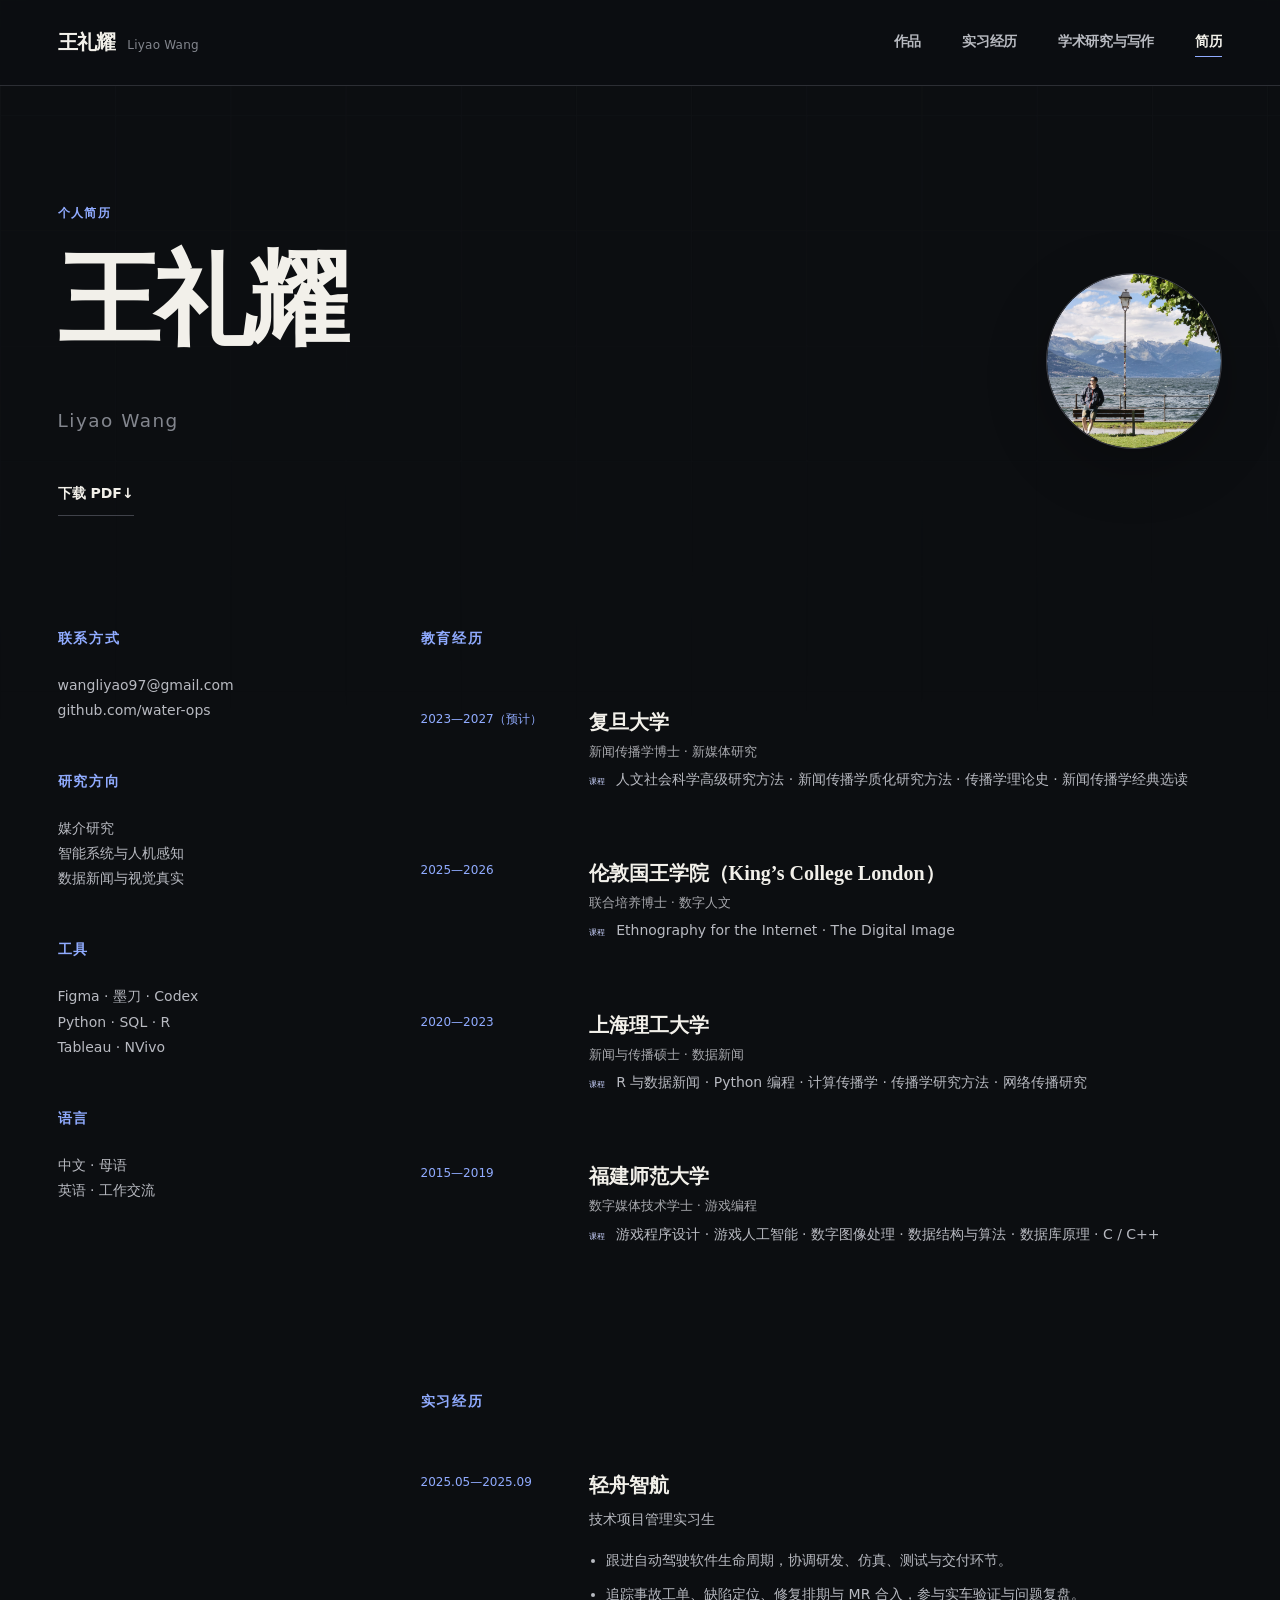
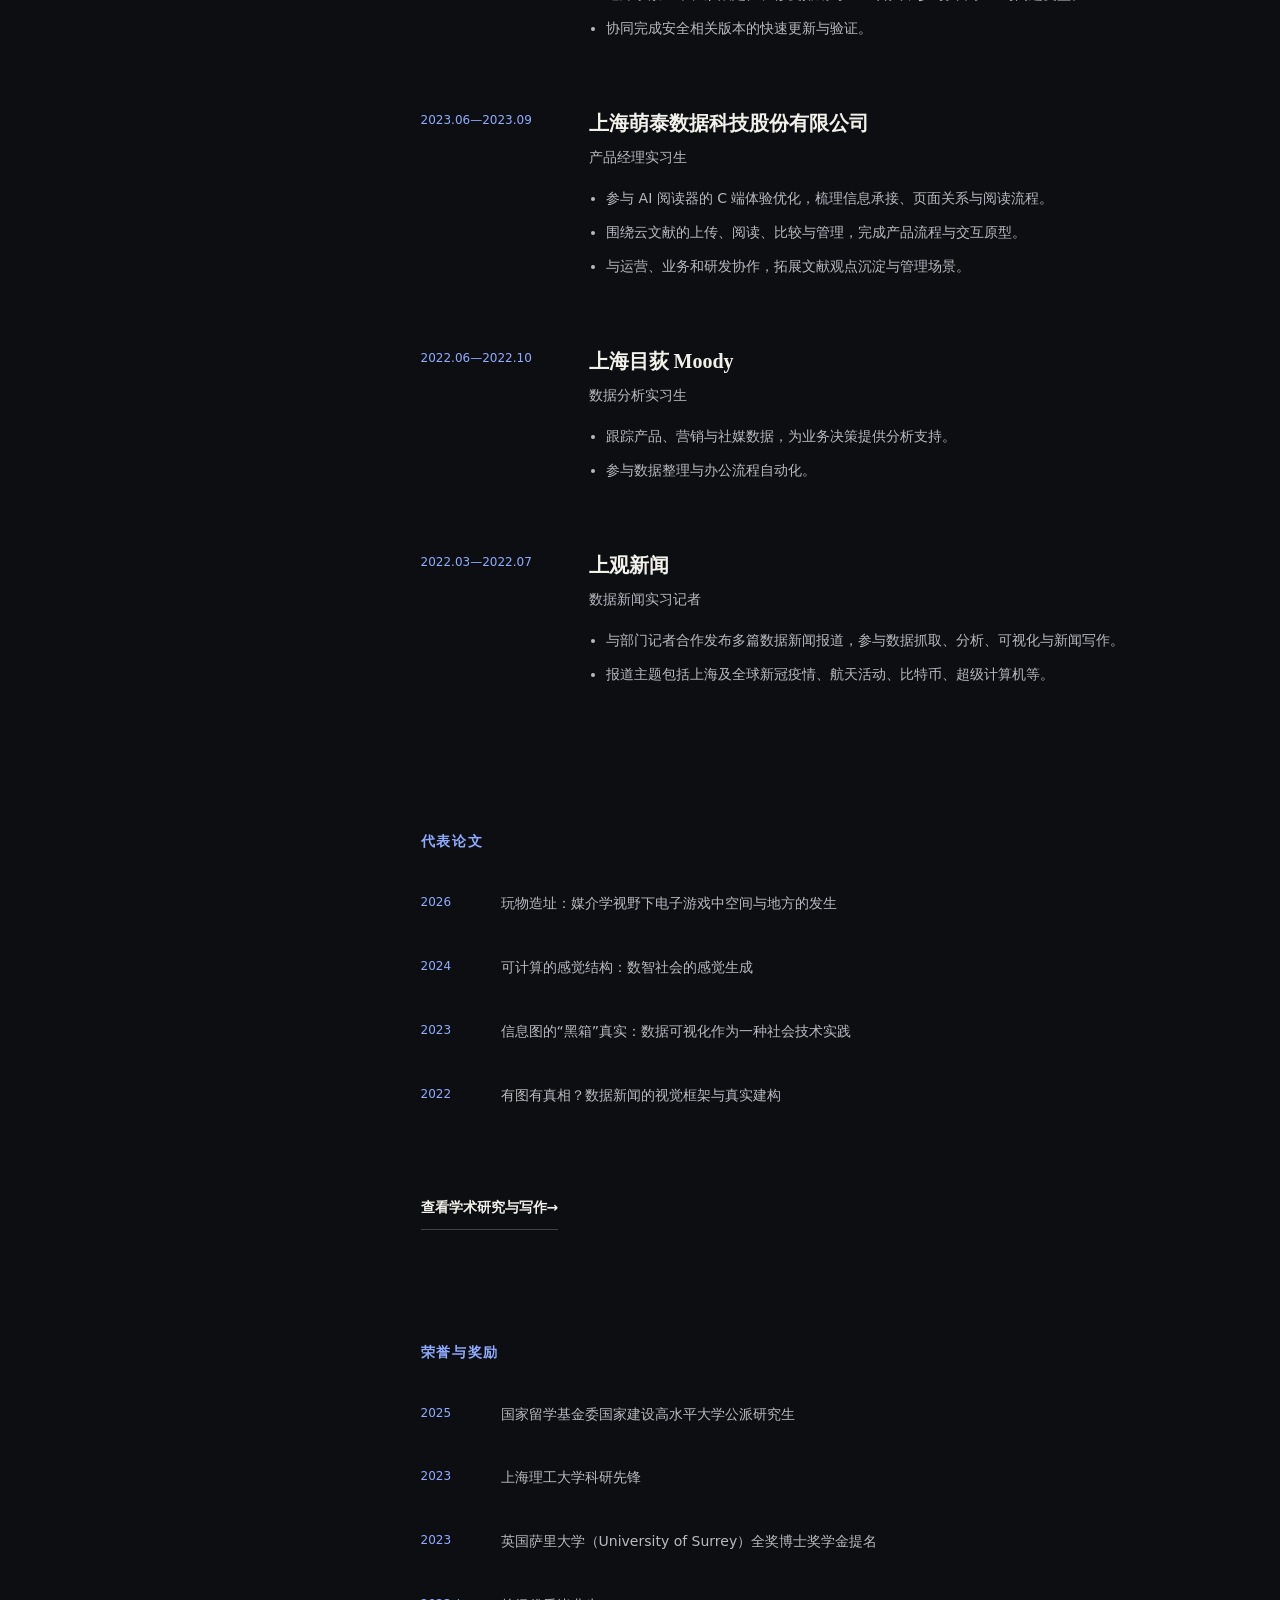
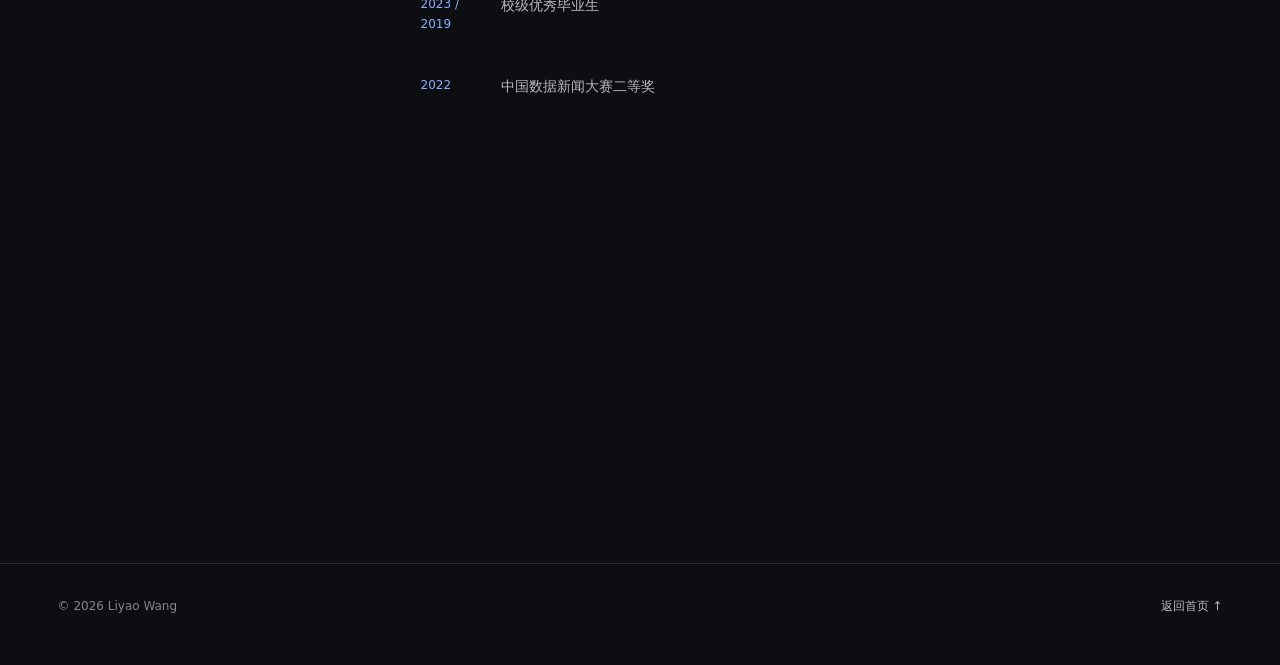
==== commit ce901b33: "Refine portfolio visuals, hero parallax, and site identity Hero - Add a third parallax layer for the" ====
--- a/cv.html
+++ b/cv.html
@@ -2,15 +2,19 @@
 <html lang="zh-CN">
   <head>
     <meta charset="UTF-8" />
-    <meta name="viewport" content="width=device-width, initial-scale=1" />
+    <meta name="viewport" content="width=device-width, initial-scale=1, viewport-fit=cover" />
     <meta name="description" content="王礼耀 Liyao Wang 的网页履历。" />
     <meta name="theme-color" content="#111214" />
-    <title>CV · 王礼耀 Liyao Wang</title>
-    <link rel="icon" href="assets/tiptap/icon.svg" type="image/svg+xml" />
+    <title>个人简历 · 王礼耀</title>
+    <link rel="icon" href="assets/icon.svg?v=2" type="image/svg+xml" />
+    <link rel="alternate icon" href="assets/icon-32.png?v=2" sizes="32x32" type="image/png" />
+    <link rel="alternate icon" href="assets/icon-16.png?v=2" sizes="16x16" type="image/png" />
+    <link rel="apple-touch-icon" href="assets/apple-touch-icon.png?v=2" sizes="180x180" />
     <link rel="stylesheet" href="styles.css" />
-    <script src="script.js" defer></script>
+    <link rel="stylesheet" href="hallmark.css?v=20260726-10" />
+    <script src="script.js?v=20260726-6" defer></script>
   </head>
-  <body>
+  <body class="cv-page-body">
     <a class="skip-link" href="#main">跳到主要内容</a>
 
     <header class="site-header" data-header>
@@ -23,99 +27,96 @@
         <span></span><span></span>
       </button>
       <nav class="site-nav" id="site-nav" aria-label="主要导航">
-        <a href="index.html#work"><span class="nav-zh">作品</span><span class="nav-en">Selected Work</span></a>
-        <a href="experience.html"><span class="nav-zh">实习经历</span><span class="nav-en">Experience</span></a>
-        <a href="research.html"><span class="nav-zh">研究与写作</span><span class="nav-en">Research &amp; Writing</span></a>
-        <a href="cv.html" aria-current="page"><span class="nav-zh">简历</span><span class="nav-en">CV</span></a>
+        <a href="index.html#work"><span class="nav-zh">作品</span></a>
+        <a href="experience.html"><span class="nav-zh">实习经历</span></a>
+        <a href="research.html"><span class="nav-zh">学术研究与写作</span></a>
+        <a href="cv.html" aria-current="page"><span class="nav-zh">简历</span></a>
       </nav>
     </header>
 
     <main id="main" class="inner-page cv-page">
       <header class="cv-intro">
-        <div>
-          <p class="kicker bilingual-kicker"><span>个人简历</span><small>Curriculum Vitae</small></p>
+        <div class="cv-name-block">
+          <p class="kicker cv-kicker">个人简历</p>
           <h1>王礼耀<br /><span>Liyao Wang</span></h1>
+          <a class="download-link" href="assets/cv/liyao-wang-cv.pdf" target="_blank">下载 PDF <span class="arrow arrow-down" aria-hidden="true">↓</span></a>
         </div>
         <div class="cv-summary">
           <figure class="cv-avatar">
-            <img src="assets/life/cv-lakeside.jpg" alt="王礼耀在湖边" />
+            <img src="assets/life/cv-portrait.jpg" alt="王礼耀的生活照" width="1200" height="1600" />
           </figure>
-          <div>
-            <p>传播学博士生，关注智能系统、媒介技术与日常世界，也进行独立产品实验。</p>
-            <a class="download-link" href="assets/cv/liyao-wang-cv.pdf" target="_blank">下载 PDF ↓ <small>Download</small></a>
-          </div>
         </div>
       </header>
 
       <div class="cv-layout">
         <aside class="cv-aside" aria-label="联系方式与技能">
           <section>
-            <h2><span>联系方式</span><small>Contact</small></h2>
+            <h2>联系方式</h2>
             <a href="mailto:wangliyao97@gmail.com">wangliyao97@gmail.com</a>
             <a href="https://github.com/water-ops" target="_blank" rel="noreferrer">github.com/water-ops</a>
           </section>
           <section>
-            <h2><span>研究方向</span><small>Research</small></h2>
+            <h2>研究方向</h2>
             <p>媒介研究</p>
             <p>智能系统与人机感知</p>
             <p>数据新闻与视觉真实</p>
           </section>
           <section>
-            <h2><span>工具</span><small>Tools</small></h2>
+            <h2>工具</h2>
             <p>Figma · 墨刀 · Codex</p>
             <p>Python · SQL · R</p>
             <p>Tableau · NVivo</p>
           </section>
           <section>
-            <h2><span>语言</span><small>Languages</small></h2>
-            <p>中文 · Native</p>
-            <p>English · Working proficiency</p>
+            <h2>语言</h2>
+            <p>中文 · 母语</p>
+            <p>英语 · 工作交流</p>
           </section>
         </aside>
 
         <div class="cv-main">
-          <section class="cv-section" aria-labelledby="cv-education">
-            <h2 id="cv-education"><span>教育经历</span><small>Education</small></h2>
+          <section class="cv-section" data-reveal aria-labelledby="cv-education">
+            <h2 id="cv-education">教育经历</h2>
             <article class="cv-entry compact education-entry">
-              <div class="cv-date">2025 — 2026</div>
+              <div class="cv-date">2023—2027（预计）</div>
               <div>
-                <h3>King’s College London</h3>
-                <p>联合培养博士 · 数字人文系</p>
-                <p class="cv-coursework"><span>课程 · Coursework</span>Ethnography for the Internet · The Digital Image</p>
+                <h3>复旦大学</h3>
+                <p>新闻传播学博士 · 新媒体研究</p>
+                <p class="cv-coursework"><span>课程</span>人文社会科学高级研究方法 · 新闻传播学质化研究方法 · 传播学理论史 · 新闻传播学经典选读</p>
               </div>
             </article>
             <article class="cv-entry compact education-entry">
-              <div class="cv-date">2023 — present</div>
+              <div class="cv-date">2025—2026</div>
               <div>
-                <h3>复旦大学</h3>
-                <p>新闻传播学博士 · 新媒体研究</p>
-                <p class="cv-coursework"><span>课程 · Coursework</span>人文社会科学高级研究方法 · 新闻传播学质化研究方法 · 传播学理论史 · 新闻传播学经典选读</p>
+                <h3>伦敦国王学院（King’s College London）</h3>
+                <p>联合培养博士 · 数字人文</p>
+                <p class="cv-coursework"><span>课程</span>Ethnography for the Internet · The Digital Image</p>
               </div>
             </article>
             <article class="cv-entry compact education-entry">
-              <div class="cv-date">2020 — 2023</div>
+              <div class="cv-date">2020—2023</div>
               <div>
                 <h3>上海理工大学</h3>
                 <p>新闻与传播硕士 · 数据新闻</p>
-                <p class="cv-coursework"><span>课程 · Coursework</span>R 与数据新闻 · Python 编程 · 计算传播学 · 传播学研究方法 · 网络传播研究</p>
+                <p class="cv-coursework"><span>课程</span>R 与数据新闻 · Python 编程 · 计算传播学 · 传播学研究方法 · 网络传播研究</p>
               </div>
             </article>
             <article class="cv-entry compact education-entry">
-              <div class="cv-date">2015 — 2019</div>
+              <div class="cv-date">2015—2019</div>
               <div>
                 <h3>福建师范大学</h3>
                 <p>数字媒体技术学士 · 游戏编程</p>
-                <p class="cv-coursework"><span>课程 · Coursework</span>游戏程序设计 · 游戏人工智能 · 数字图像处理 · 数据结构与算法 · 数据库原理 · C / C++</p>
+                <p class="cv-coursework"><span>课程</span>游戏程序设计 · 游戏人工智能 · 数字图像处理 · 数据结构与算法 · 数据库原理 · C / C++</p>
               </div>
             </article>
           </section>
 
-          <section class="cv-section" aria-labelledby="cv-experience">
-            <h2 id="cv-experience"><span>实习经历</span><small>Experience</small></h2>
+          <section class="cv-section" data-reveal aria-labelledby="cv-experience">
+            <h2 id="cv-experience">实习经历</h2>
             <article class="cv-entry">
-              <div class="cv-date">05.2025 — 09.2025</div>
+              <div class="cv-date">2025.05—2025.09</div>
               <div>
-                <h3>轻舟智航 QCraft</h3>
+                <h3>轻舟智航</h3>
                 <p class="cv-role">技术项目管理实习生</p>
                 <ul>
                   <li>跟进自动驾驶软件生命周期，协调研发、仿真、测试与交付环节。</li>
@@ -125,9 +126,9 @@
               </div>
             </article>
             <article class="cv-entry">
-              <div class="cv-date">06.2023 — 09.2023</div>
+              <div class="cv-date">2023.06—2023.09</div>
               <div>
-                <h3>锐研数据 RING Review</h3>
+                <h3>上海萌泰数据科技股份有限公司</h3>
                 <p class="cv-role">产品经理实习生</p>
                 <ul>
                   <li>参与 AI 阅读器的 C 端体验优化，梳理信息承接、页面关系与阅读流程。</li>
@@ -137,9 +138,9 @@
               </div>
             </article>
             <article class="cv-entry">
-              <div class="cv-date">07.2021 — 10.2021</div>
+              <div class="cv-date">2022.06—2022.10</div>
               <div>
-                <h3>Moody E-Commerce 上海目荻</h3>
+                <h3>上海目荻 Moody</h3>
                 <p class="cv-role">数据分析实习生</p>
                 <ul>
                   <li>跟踪产品、营销与社媒数据，为业务决策提供分析支持。</li>
@@ -147,23 +148,36 @@
                 </ul>
               </div>
             </article>
+            <article class="cv-entry">
+              <div class="cv-date">2022.03—2022.07</div>
+              <div>
+                <h3>上观新闻</h3>
+                <p class="cv-role">数据新闻实习记者</p>
+                <ul>
+                  <li>与部门记者合作发布多篇数据新闻报道，参与数据抓取、分析、可视化与新闻写作。</li>
+                  <li>报道主题包括上海及全球新冠疫情、航天活动、比特币、超级计算机等。</li>
+                </ul>
+              </div>
+            </article>
           </section>
 
-          <section class="cv-section" aria-labelledby="cv-publications">
-            <h2 id="cv-publications"><span>代表论文</span><small>Selected Publications</small></h2>
+          <section class="cv-section" data-reveal aria-labelledby="cv-publications">
+            <h2 id="cv-publications">代表论文</h2>
             <div class="cv-publications">
               <p><span>2026</span>玩物造址：媒介学视野下电子游戏中空间与地方的发生</p>
               <p><span>2024</span>可计算的感觉结构：数智社会的感觉生成</p>
               <p><span>2023</span>信息图的“黑箱”真实：数据可视化作为一种社会技术实践</p>
               <p><span>2022</span>有图有真相？数据新闻的视觉框架与真实建构</p>
             </div>
-            <a class="inline-link" href="research.html">查看研究与写作 →</a>
+            <a class="inline-link" href="research.html">查看学术研究与写作 <span class="arrow arrow-right" aria-hidden="true">→</span></a>
           </section>
 
-          <section class="cv-section" aria-labelledby="cv-honors">
-            <h2 id="cv-honors"><span>荣誉与奖励</span><small>Selected Honors</small></h2>
+          <section class="cv-section" data-reveal aria-labelledby="cv-honors">
+            <h2 id="cv-honors">荣誉与奖励</h2>
             <div class="cv-publications">
               <p><span>2025</span>国家留学基金委国家建设高水平大学公派研究生</p>
+              <p><span>2023</span>上海理工大学科研先锋</p>
+              <p><span>2023</span>英国萨里大学（University of Surrey）全奖博士奖学金提名</p>
               <p><span>2023 / 2019</span>校级优秀毕业生</p>
               <p><span>2022</span>中国数据新闻大赛二等奖</p>
             </div>
@@ -174,7 +188,7 @@
 
     <footer class="site-footer">
       <p>© <span data-year></span> Liyao Wang</p>
-      <p><a href="index.html">返回首页 ↑ <small>Back home</small></a></p>
+      <p><a href="index.html">返回首页 <span class="arrow arrow-up" aria-hidden="true">↑</span></a></p>
     </footer>
   </body>
 </html>
--- a/styles.css
+++ b/styles.css
@@ -203,23 +203,6 @@
   display: none;
 }
 
-@media (min-width: 761px) {
-  .home-page .site-header .site-nav {
-    visibility: hidden;
-    opacity: 0;
-    pointer-events: none;
-    transform: translateY(-7px);
-    transition: opacity 180ms ease, transform 180ms ease, visibility 180ms ease;
-  }
-
-  .home-page .site-header.has-compact-nav .site-nav {
-    visibility: visible;
-    opacity: 1;
-    pointer-events: auto;
-    transform: translateY(0);
-  }
-}
-
 main,
 .site-footer {
   width: min(100%, calc(var(--max-width) + var(--pad) * 2));
@@ -258,18 +241,31 @@
   animation: hero-in 620ms cubic-bezier(0.22, 1, 0.36, 1) both;
 }
 
+.home-page .hero .kicker {
+  color: var(--blue);
+}
+
 .hero h1 {
   max-width: none;
   margin: 24px 0 42px;
-  font-size: clamp(56px, 7vw, 104px);
+  font-size: clamp(48px, 5.6vw, 86px);
   font-weight: 560;
-  line-height: 1.01;
-  letter-spacing: -0.068em;
+  line-height: 1.04;
+  letter-spacing: -0.062em;
 }
 
 .hero h1 span {
   display: block;
   white-space: nowrap;
+}
+
+.hero h1 .hero-title-accent {
+  color: var(--blue);
+  margin-bottom: 0.22em;
+  font-size: 0.72em;
+  font-weight: 760;
+  letter-spacing: -0.045em;
+  line-height: 1.12;
 }
 
 .hero-intro {
@@ -404,41 +400,6 @@
   object-fit: cover;
   object-position: 54% center;
   filter: brightness(0.82) contrast(1.13) saturate(0.72);
-}
-
-.peanut-companion {
-  --peanut-x: calc(100vw - 112px);
-  --peanut-y: calc(100vh - 126px);
-  --peanut-rotation: 0deg;
-  position: fixed;
-  top: 0;
-  left: 0;
-  z-index: 35;
-  width: clamp(66px, 7vw, 94px);
-  pointer-events: none;
-  filter: drop-shadow(0 10px 14px rgba(0, 0, 0, 0.28));
-  transform: translate3d(var(--peanut-x), var(--peanut-y), 0) rotate(var(--peanut-rotation));
-  opacity: 0;
-  will-change: transform;
-  transition: opacity 180ms ease;
-}
-
-.peanut-companion.is-positioned {
-  opacity: 0.96;
-}
-
-.peanut-companion.is-landed {
-  position: absolute;
-}
-
-.companion-motion {
-  display: block;
-  transform-origin: 50% 76%;
-}
-
-.peanut-companion img {
-  width: 100%;
-  animation: companion-breathe 3.8s ease-in-out infinite;
 }
 
 .section {
@@ -1308,61 +1269,460 @@
 }
 
 /* Experience */
-.experience-intro {
-  max-width: 1040px;
-}
-
-.experience-story h2 {
-  margin: 0;
-  font-size: clamp(42px, 5.8vw, 72px);
+.experience-page {
+  padding-top: clamp(132px, 13vw, 184px);
+}
+
+.experience-page .content-section {
+  padding: clamp(54px, 6vw, 78px) 0;
+  grid-template-columns: minmax(190px, 0.27fr) 1fr;
+  column-gap: clamp(44px, 7vw, 96px);
+  row-gap: clamp(36px, 4vw, 50px);
+  border-top: 0;
+}
+
+.experience-page .content-section:first-child {
+  padding-top: 28px;
+  border-top: 0;
+}
+
+.experience-entry {
+  position: relative;
+  display: grid;
+  padding: clamp(28px, 3.4vw, 42px) 0;
+  grid-column: 1 / -1;
+  grid-template-columns: minmax(190px, 0.27fr) 1fr;
+  gap: clamp(44px, 7vw, 96px);
+  isolation: isolate;
+}
+
+.experience-entry::before {
+  position: absolute;
+  z-index: -1;
+  inset: 0 -24px;
+  content: "";
+  border-radius: 20px;
+  background:
+    linear-gradient(112deg, rgba(143, 166, 255, 0.085), rgba(255, 255, 255, 0.026) 52%, rgba(255, 255, 255, 0.012)),
+    var(--surface);
+  box-shadow: inset 0 0 0 1px rgba(203, 212, 255, 0.08);
+}
+
+.experience-entry::after {
+  position: absolute;
+  top: 0;
+  left: -24px;
+  width: 76px;
+  height: 2px;
+  content: "";
+  border-radius: 20px 0;
+  background: var(--blue);
+}
+
+.experience-story {
+  min-width: 0;
+  grid-column: 2;
+}
+
+.experience-page .content-label {
+  align-self: start;
+}
+
+.experience-page .content-label > .experience-index {
+  margin: 0 0 26px;
+  color: var(--blue);
+  font-size: clamp(28px, 3vw, 38px);
+  font-weight: 680;
+  line-height: 0.85;
+  letter-spacing: -0.055em;
+}
+
+.experience-page .content-label .eyebrow,
+.experience-page .content-label > span,
+.experience-page .content-role strong,
+.experience-page .content-role small {
+  color: var(--blue-soft);
+}
+
+.experience-page .content-label .eyebrow {
+  font-size: 12px;
+  letter-spacing: 0.11em;
+}
+
+.experience-page .content-label > span {
+  margin-top: 13px;
+  font-size: 11px;
+  line-height: 1.55;
+}
+
+.experience-page .content-label .content-role {
+  margin-top: 24px;
+}
+
+.experience-page .content-role strong {
+  font-size: 15px;
+  font-weight: 620;
+  line-height: 1.5;
+}
+
+.experience-page .content-role small {
+  max-width: 180px;
+  margin-top: 5px;
+  font-size: 9px;
+  line-height: 1.55;
+}
+
+.experience-entry-copy > h1,
+.experience-entry-copy > h2 {
+  margin: 0;
+  font-size: clamp(38px, 4.7vw, 60px);
   font-weight: 520;
-  line-height: 1.05;
+  line-height: 1.08;
   letter-spacing: -0.052em;
 }
 
+.experience-entry-copy > .company-title-long {
+  font-size: clamp(34px, 3.75vw, 50px);
+}
+
 .experience-lead {
+  max-width: 880px;
+  margin: 18px 0 0;
+  color: #d0cfc9;
+  font-size: clamp(17px, 1.7vw, 21px);
+  line-height: 1.75;
+}
+
+.experience-grid {
+  display: grid;
+  margin-top: 0;
+  grid-template-columns: repeat(3, 1fr);
+  gap: clamp(24px, 3.5vw, 46px);
+  border: 0;
+}
+
+.experience-grid section {
+  padding: 4px 0 0;
+}
+
+.experience-grid section + section {
+  padding-left: 0;
+  border-left: 0;
+}
+
+.experience-grid h3 {
+  margin: 0 0 16px;
+  font-size: 18px;
+  font-weight: 620;
+  letter-spacing: -0.02em;
+}
+
+.experience-grid h3::before {
+  display: inline-block;
+  width: 6px;
+  height: 6px;
+  margin-right: 11px;
+  content: "";
+  background: var(--blue);
+  transform: rotate(45deg);
+  vertical-align: 0.16em;
+}
+
+.experience-grid p {
+  margin: 0;
+  color: #b8b8b4;
+  font-size: 14px;
+  line-height: 1.9;
+}
+
+.experience-story > .inline-link {
+  display: inline-block;
+  margin-top: 34px;
+  font-size: 13px;
+}
+
+.experience-group-title {
+  margin: 0 0 20px;
+  font-size: clamp(22px, 2.4vw, 30px);
+  font-weight: 540;
+  letter-spacing: -0.035em;
+}
+
+.experience-lanes {
+  display: grid;
+  margin-top: 0;
+  grid-template-columns: 1fr;
+  gap: 8px;
+}
+
+.experience-lane {
+  display: grid;
+  min-width: 0;
+  padding: 24px 0;
+  grid-template-columns: minmax(120px, 0.2fr) minmax(240px, 0.72fr) minmax(0, 1fr);
+  gap: 18px clamp(22px, 3.5vw, 48px);
+  align-items: start;
+}
+
+.experience-lane + .experience-lane {
+  padding-left: 0;
+  border-left: 0;
+}
+
+.work-record-label {
+  margin: 5px 0 0;
+  color: var(--blue-soft);
+  font-family: ui-monospace, SFMono-Regular, Menlo, monospace;
+  font-size: 9px;
+  font-weight: 650;
+  line-height: 1.55;
+  letter-spacing: 0.09em;
+  text-transform: uppercase;
+}
+
+.work-record-main h2 {
+  margin: 0 0 16px;
+  font-size: clamp(20px, 2.1vw, 27px);
+  font-weight: 570;
+  line-height: 1.3;
+  letter-spacing: -0.04em;
+}
+
+.process-flow {
+  display: flex;
+  padding: 0;
+  margin: 0;
+  flex-wrap: wrap;
+  gap: 8px 0;
+  color: var(--blue-soft);
+  font-family: ui-monospace, SFMono-Regular, Menlo, monospace;
+  font-size: 10px;
+  line-height: 1.6;
+  list-style: none;
+}
+
+.process-flow li {
+  display: inline-flex;
+  align-items: center;
+}
+
+.process-flow li:not(:last-child)::after {
+  margin: 0 8px;
+  color: rgba(203, 212, 255, 0.44);
+  content: "→";
+}
+
+.experience-points {
+  display: grid;
+  padding: 0;
+  margin: 2px 0 0;
+  gap: 13px;
+  color: #b9b9b5;
+  font-size: 14px;
+  line-height: 1.78;
+  list-style: none;
+}
+
+.experience-points li {
+  position: relative;
+  padding-left: 17px;
+}
+
+.experience-points li::before {
+  position: absolute;
+  top: 0.82em;
+  left: 0;
+  width: 5px;
+  height: 5px;
+  content: "";
+  border-radius: 50%;
+  background: var(--blue);
+}
+
+.case-timeline {
+  display: grid;
+  padding: 0;
+  margin: 0;
+  grid-template-columns: 1fr;
+  gap: 12px;
+  list-style: none;
+}
+
+.case-timeline li {
+  display: grid;
+  padding: 0;
+  padding-left: 0;
+  grid-template-columns: 46px minmax(104px, 0.32fr) minmax(0, 1fr);
+  gap: 10px 14px;
+  align-items: start;
+}
+
+.case-timeline li::before {
+  display: none;
+  content: none;
+}
+
+.case-timeline span {
+  display: inline-flex;
+  align-items: center;
+  color: var(--blue-soft);
+  font-family: ui-monospace, SFMono-Regular, Menlo, monospace;
+  font-size: 9px;
+  letter-spacing: 0.12em;
+}
+
+.case-timeline span::before {
+  content: none;
+}
+
+.case-timeline h3 {
+  margin: 0;
+  font-size: 14px;
+  font-weight: 620;
+}
+
+.case-timeline p {
+  margin: 0;
+  color: var(--muted);
+  font-size: 12px;
+  line-height: 1.75;
+}
+
+.secondary-work {
+  margin-top: clamp(46px, 5vw, 64px);
+}
+
+.secondary-work > h2 {
+  margin: 0 0 24px;
+  font-size: clamp(22px, 2.4vw, 30px);
+  font-weight: 540;
+  letter-spacing: -0.035em;
+}
+
+.secondary-work-grid {
+  display: grid;
+  grid-template-columns: 1fr;
+  gap: 8px;
+}
+
+.secondary-work-grid article {
+  display: grid;
+  padding: 24px 0;
+  border-radius: 0;
+  background: transparent;
+  grid-template-columns: minmax(120px, 0.2fr) minmax(240px, 0.72fr) minmax(0, 1fr);
+  gap: 18px clamp(22px, 3.5vw, 48px);
+  align-items: start;
+}
+
+.secondary-work-grid .eyebrow {
+  margin: 5px 0 0;
+  color: var(--blue-soft);
+}
+
+.secondary-work-grid .secondary-work-featured {
+  grid-template-columns: minmax(260px, 0.7fr) minmax(0, 1.3fr);
+  gap: clamp(36px, 5vw, 70px);
+  padding-top: 24px;
+  padding-bottom: 30px;
+  background: transparent;
+}
+
+.featured-task-intro {
+  grid-column: 1;
+}
+
+.featured-task-copy {
+  margin-top: 18px;
+}
+
+.featured-task-copy > p {
   max-width: 760px;
-  margin: 28px 0 0;
-  color: #d0cfc9;
-  font-size: clamp(18px, 2vw, 22px);
-  line-height: 1.75;
-}
-
-.experience-grid {
-  display: grid;
-  margin-top: 54px;
-  grid-template-columns: repeat(3, 1fr);
-  border-top: 1px solid var(--line-strong);
-  border-bottom: 1px solid var(--line);
-}
-
-.experience-grid section {
-  padding: 28px 26px 32px 0;
-}
-
-.experience-grid section + section {
-  padding-left: 26px;
-  border-left: 1px solid var(--line);
-}
-
-.experience-grid h3 {
-  margin: 0 0 14px;
-  font-size: 16px;
+  margin: 8px 0 0;
+  color: var(--muted);
+  font-size: 14px;
+  line-height: 1.7;
+}
+
+.secondary-work-featured .case-timeline {
+  grid-column: 2;
+}
+
+.secondary-work-grid h3 {
+  margin: 0;
+  font-size: clamp(18px, 1.9vw, 23px);
   font-weight: 580;
-  letter-spacing: -0.02em;
-}
-
-.experience-grid p {
-  margin: 0;
+  line-height: 1.3;
+  letter-spacing: -0.03em;
+}
+
+.secondary-work-grid ul {
+  display: grid;
+  padding: 0;
+  margin: 0;
+  gap: 7px;
   color: var(--muted);
   font-size: 13px;
-  line-height: 1.85;
-}
-
-.experience-story > .inline-link {
-  display: inline-block;
-  margin-top: 28px;
-  font-size: 12px;
+  line-height: 1.68;
+  list-style: none;
+}
+
+.secondary-work-grid li {
+  position: relative;
+  padding-left: 14px;
+}
+
+.secondary-work-grid li::before {
+  position: absolute;
+  top: 0.82em;
+  left: 0;
+  width: 4px;
+  height: 4px;
+  content: "";
+  border-radius: 50%;
+  background: var(--blue);
+}
+
+.secondary-work-grid .case-timeline li {
+  padding-left: 0;
+}
+
+.secondary-work-grid .case-timeline li::before {
+  display: none;
+  content: none;
+}
+
+.secondary-work-grid .case-timeline h3 {
+  margin: 0;
+  font-size: 14px;
+  letter-spacing: -0.02em;
+  white-space: nowrap;
+}
+
+.capability-tags {
+  display: flex;
+  padding: 0;
+  margin: clamp(38px, 5vw, 56px) 0 0;
+  flex-wrap: wrap;
+  gap: 9px 18px;
+  list-style: none;
+}
+
+.capability-tags li {
+  color: var(--blue-soft);
+  font-family: ui-monospace, SFMono-Regular, Menlo, monospace;
+  font-size: 10px;
+  letter-spacing: 0.015em;
+}
+
+.experience-company-legal {
+  margin: 14px 0 0;
+  color: var(--muted);
+  font-size: 13px;
+}
+
+.experience-compact {
+  padding-bottom: clamp(90px, 11vw, 142px);
 }
 
 /* CV */
@@ -1614,6 +1974,426 @@
   font-size: 10px;
 }
 
+/* 2026 content revision */
+.site-nav .nav-zh {
+  font-size: 14px;
+}
+
+.research-page {
+  padding-top: clamp(118px, 12vw, 164px);
+}
+
+.research-intro {
+  max-width: 1030px;
+  padding: 48px 0 clamp(96px, 12vw, 150px);
+}
+
+.research-intro h1 {
+  max-width: 900px;
+  margin: 0;
+  font-size: clamp(54px, 7vw, 94px);
+  font-weight: 540;
+  line-height: 1.02;
+  letter-spacing: -0.065em;
+}
+
+.research-intro-copy {
+  display: grid;
+  max-width: 940px;
+  margin-top: clamp(42px, 6vw, 72px);
+  gap: 18px;
+}
+
+.research-intro-copy p {
+  margin: 0;
+  color: var(--blue-soft);
+  font-size: clamp(17px, 1.75vw, 21px);
+  line-height: 1.9;
+}
+
+.content-label-title {
+  margin: 0;
+  color: #e4e3de;
+  font-size: clamp(20px, 2vw, 26px);
+  font-weight: 560;
+  line-height: 1.25;
+  letter-spacing: -0.035em;
+}
+
+.research-page .content-label > span {
+  margin-top: 14px;
+}
+
+.research-page .doctoral-copy > p {
+  max-width: 820px;
+  margin-top: 22px;
+  font-size: 16px;
+  line-height: 1.95;
+}
+
+.research-page .doctoral-copy > h2 + p {
+  margin-top: 34px;
+}
+
+.data-writing-content {
+  min-width: 0;
+}
+
+.research-subsection + .research-subsection {
+  margin-top: clamp(72px, 9vw, 112px);
+}
+
+.research-subsection-heading {
+  display: flex;
+  margin-bottom: 28px;
+  align-items: baseline;
+  justify-content: space-between;
+  gap: 24px;
+}
+
+.research-subsection-heading h2 {
+  margin: 0;
+  font-size: clamp(30px, 4vw, 48px);
+  font-weight: 520;
+  line-height: 1.1;
+  letter-spacing: -0.045em;
+}
+
+.research-subsection-heading span {
+  color: var(--muted);
+  font-family: ui-monospace, SFMono-Regular, Menlo, monospace;
+  font-size: 10px;
+}
+
+.data-writing-block .journalism-grid {
+  margin-top: 0;
+  gap: 0 clamp(26px, 4vw, 54px);
+}
+
+.data-writing-block .journalism-grid a {
+  min-height: 0;
+  padding: 26px 0 30px;
+  border: 0;
+  border-top: 1px solid var(--line);
+  border-radius: 0;
+  background: transparent;
+}
+
+.data-writing-block .journalism-grid a::after {
+  content: none;
+}
+
+.data-writing-block .journalism-grid a:hover {
+  background: transparent;
+}
+
+.data-writing-block .journalism-grid h3 {
+  margin-top: 18px;
+  font-size: clamp(17px, 1.75vw, 22px);
+  line-height: 1.55;
+}
+
+.data-writing-block .public-project {
+  padding: 34px 0;
+  gap: 48px;
+  border: 0;
+  border-top: 1px solid var(--line);
+  border-bottom: 1px solid var(--line);
+  border-radius: 0;
+  background: transparent;
+}
+
+.data-writing-block .public-project h2 {
+  font-size: clamp(28px, 3.7vw, 44px);
+}
+
+.experience-page .content-section,
+.experience-page .content-section:first-child {
+  padding: clamp(44px, 5.5vw, 70px) 0;
+  grid-template-columns: 1fr;
+  gap: clamp(32px, 4vw, 52px);
+}
+
+.experience-page .content-section:first-child {
+  padding-top: 22px;
+}
+
+.experience-entry {
+  position: relative;
+  display: grid;
+  min-height: 250px;
+  padding: clamp(34px, 4.5vw, 54px);
+  overflow: hidden;
+  grid-template-columns: minmax(250px, 0.72fr) minmax(0, 1.28fr);
+  gap: clamp(42px, 6vw, 82px);
+  align-items: center;
+  border-radius: 22px;
+  isolation: isolate;
+}
+
+.experience-entry::before {
+  z-index: 0;
+  inset: 0;
+  border-radius: inherit;
+  background:
+    linear-gradient(112deg, rgba(143, 166, 255, 0.09), rgba(255, 255, 255, 0.025) 54%, rgba(255, 255, 255, 0.012)),
+    var(--surface);
+  box-shadow: inset 0 0 0 1px rgba(203, 212, 255, 0.07);
+}
+
+.experience-entry::after {
+  z-index: 3;
+  left: 0;
+  width: 78px;
+}
+
+.experience-entry > * {
+  position: relative;
+  z-index: 2;
+}
+
+.experience-entry > .experience-index {
+  position: absolute;
+  right: clamp(14px, 2.5vw, 34px);
+  bottom: -0.2em;
+  z-index: 1;
+  color: rgba(143, 166, 255, 0.075);
+  font-size: clamp(118px, 15vw, 198px);
+  font-weight: 720;
+  line-height: 0.8;
+  letter-spacing: -0.09em;
+  pointer-events: none;
+}
+
+.experience-identity h1,
+.experience-identity h2 {
+  max-width: 520px;
+  margin: 0;
+  font-size: clamp(36px, 4.5vw, 58px);
+  font-weight: 540;
+  line-height: 1.08;
+  letter-spacing: -0.052em;
+}
+
+.experience-identity .company-title-long {
+  font-size: clamp(28px, 3.35vw, 43px);
+  line-height: 1.18;
+}
+
+.experience-role {
+  margin: 22px 0 0;
+  color: var(--blue-soft);
+  font-size: 15px;
+  font-weight: 600;
+}
+
+.experience-date {
+  margin: 5px 0 0;
+  color: #92949b;
+  font-family: ui-monospace, SFMono-Regular, Menlo, monospace;
+  font-size: 10px;
+  letter-spacing: 0.04em;
+}
+
+.experience-identity .experience-company-legal {
+  margin: 10px 0 0;
+  font-size: 12px;
+}
+
+.experience-entry-copy {
+  align-self: center;
+}
+
+.experience-entry-copy .experience-lead {
+  max-width: 760px;
+  margin: 0;
+  font-size: clamp(17px, 1.75vw, 21px);
+  line-height: 1.85;
+}
+
+.experience-story {
+  min-width: 0;
+  grid-column: 1 / -1;
+}
+
+.qcraft-work-grid {
+  display: grid;
+  grid-template-columns: minmax(0, 1.03fr) minmax(0, 0.97fr);
+  gap: clamp(34px, 5vw, 70px);
+}
+
+.qcraft-track {
+  min-width: 0;
+}
+
+.qcraft-track > h2,
+.experience-grid h3 {
+  display: flex;
+  margin: 0 0 20px;
+  align-items: center;
+  gap: 12px;
+}
+
+.qcraft-track > h2 {
+  font-size: clamp(25px, 3vw, 38px);
+  font-weight: 550;
+  line-height: 1.18;
+  letter-spacing: -0.045em;
+}
+
+.qcraft-track > h2::before,
+.experience-grid h3::before {
+  width: 7px;
+  height: 7px;
+  margin: 0;
+  flex: 0 0 auto;
+  content: "";
+  border-radius: 50%;
+  background: var(--blue);
+  transform: none;
+}
+
+.qcraft-track > p {
+  min-height: 150px;
+  margin: 0;
+  color: #bdbdb8;
+  font-size: 15px;
+  line-height: 1.9;
+}
+
+.experience-case {
+  padding: clamp(24px, 3vw, 34px);
+  margin-top: 28px;
+  border-radius: 19px;
+  background:
+    radial-gradient(circle at 90% 8%, rgba(143, 166, 255, 0.13), transparent 17rem),
+    rgba(255, 255, 255, 0.035);
+}
+
+.experience-case-emergency {
+  background:
+    radial-gradient(circle at 92% 5%, rgba(217, 178, 124, 0.11), transparent 18rem),
+    rgba(255, 255, 255, 0.035);
+}
+
+.case-type {
+  margin: 0;
+  color: var(--blue-soft);
+  font-family: ui-monospace, SFMono-Regular, Menlo, monospace;
+  font-size: 9px;
+  font-weight: 650;
+  letter-spacing: 0.12em;
+}
+
+.experience-case h3 {
+  margin: 12px 0 24px;
+  font-size: clamp(22px, 2.5vw, 32px);
+  font-weight: 560;
+  line-height: 1.25;
+  letter-spacing: -0.04em;
+}
+
+.experience-case dl {
+  display: grid;
+  margin: 0;
+  gap: 15px;
+}
+
+.experience-case dl > div {
+  display: grid;
+  grid-template-columns: 44px 1fr;
+  gap: 14px;
+}
+
+.experience-case dt {
+  color: var(--blue-soft);
+  font-size: 11px;
+}
+
+.experience-case dd {
+  margin: 0;
+  color: #c1c1bd;
+  font-size: 13px;
+  line-height: 1.75;
+}
+
+.workflow-note {
+  display: grid;
+  padding: 22px 26px;
+  margin-top: clamp(28px, 4vw, 46px);
+  grid-template-columns: 112px 1fr;
+  gap: 24px;
+  border-radius: 15px;
+  background: rgba(143, 166, 255, 0.055);
+}
+
+.workflow-note .case-type {
+  padding-top: 4px;
+}
+
+.workflow-note h2 {
+  margin: 0;
+  font-size: 19px;
+  font-weight: 580;
+  letter-spacing: -0.025em;
+}
+
+.workflow-note div > p {
+  margin: 8px 0 0;
+  color: var(--muted);
+  font-size: 13px;
+  line-height: 1.78;
+}
+
+.experience-grid {
+  gap: clamp(26px, 4vw, 54px);
+}
+
+.experience-grid-two {
+  grid-template-columns: repeat(2, minmax(0, 1fr));
+}
+
+.experience-grid h3 {
+  font-size: 19px;
+}
+
+.experience-page .experience-compact {
+  padding-bottom: clamp(44px, 5.5vw, 70px);
+}
+
+.experience-page .content-section:last-child {
+  padding-bottom: clamp(96px, 11vw, 142px);
+}
+
+.cv-kicker {
+  color: var(--blue);
+  font-family: inherit;
+  font-size: 15px;
+  letter-spacing: -0.01em;
+  text-transform: none;
+}
+
+.cv-summary {
+  justify-content: flex-end;
+}
+
+.cv-summary .download-link {
+  flex: 0 0 auto;
+}
+
+.cv-aside h2 {
+  color: #d8d8d2;
+  font-family: inherit;
+  font-size: 14px;
+  font-weight: 600;
+  letter-spacing: -0.02em;
+  text-transform: none;
+}
+
+.cv-section > h2 {
+  font-size: clamp(32px, 4.1vw, 50px);
+}
+
 @keyframes hero-in {
   from { opacity: 0; transform: translateY(12px); }
   to { opacity: 1; transform: translateY(0); }
@@ -1675,6 +2455,15 @@
 
   .content-section {
     grid-template-columns: 150px 1fr;
+  }
+
+  .qcraft-work-grid {
+    grid-template-columns: 1fr;
+    gap: 58px;
+  }
+
+  .qcraft-track > p {
+    min-height: 0;
   }
 
   .public-project {
@@ -1702,20 +2491,6 @@
     border: 0;
     background: transparent;
     transition: opacity 160ms ease, transform 180ms ease;
-  }
-
-  .home-page .site-header:not(.has-compact-nav) .menu-button {
-    visibility: hidden;
-    opacity: 0;
-    pointer-events: none;
-    transform: translateY(-6px);
-  }
-
-  .home-page .site-header.has-compact-nav .menu-button {
-    visibility: visible;
-    opacity: 1;
-    pointer-events: auto;
-    transform: translateY(0);
   }
 
   .menu-button span:not(.sr-only) {
@@ -1791,7 +2566,8 @@
   .hero h1 {
     margin-top: 18px;
     margin-bottom: 30px;
-    font-size: min(14vw, 76px);
+    font-size: clamp(30px, 9.7vw, 58px);
+    line-height: 1.08;
   }
 
   .hero-intro {
@@ -1944,12 +2720,226 @@
     font-size: clamp(47px, 14.5vw, 74px);
   }
 
+  .research-intro {
+    padding-top: 42px;
+    padding-bottom: 96px;
+  }
+
+  .research-intro h1 {
+    font-size: clamp(48px, 14vw, 72px);
+  }
+
+  .research-intro-copy {
+    margin-top: 38px;
+    gap: 16px;
+  }
+
+  .research-intro-copy p {
+    font-size: 17px;
+    line-height: 1.85;
+  }
+
   .content-section {
     padding: 74px 0;
     grid-template-columns: 1fr;
     gap: 36px;
   }
 
+  .experience-page {
+    padding-top: 112px;
+  }
+
+  .experience-page .content-section,
+  .experience-page .content-section:first-child {
+    padding: 36px 0 50px;
+    grid-template-columns: 1fr;
+    gap: 34px;
+  }
+
+  .experience-entry {
+    padding: 24px;
+    grid-template-columns: 1fr;
+    gap: 22px;
+  }
+
+  .experience-entry > .experience-index {
+    right: 12px;
+    bottom: -0.1em;
+    font-size: 112px;
+  }
+
+  .experience-identity h1,
+  .experience-identity h2,
+  .experience-identity .company-title-long {
+    max-width: calc(100% - 52px);
+    font-size: clamp(31px, 9.5vw, 44px);
+  }
+
+  .experience-role {
+    margin-top: 16px;
+  }
+
+  .experience-entry::before {
+    inset: 0;
+    border-radius: 16px;
+  }
+
+  .experience-entry::after {
+    left: 0;
+    width: 58px;
+  }
+
+  .experience-story {
+    grid-column: 1;
+  }
+
+  .qcraft-work-grid {
+    grid-template-columns: 1fr;
+    gap: 54px;
+  }
+
+  .qcraft-track > p {
+    min-height: 0;
+  }
+
+  .workflow-note {
+    padding: 20px;
+    grid-template-columns: 1fr;
+    gap: 8px;
+  }
+
+  .experience-entry .content-label {
+    display: grid;
+    grid-template-columns: 46px 1fr;
+    column-gap: 14px;
+    align-items: start;
+  }
+
+  .experience-page .content-label > .experience-index {
+    margin: 4px 0 0;
+    grid-row: 1 / 4;
+    grid-column: 1;
+    font-size: 27px;
+  }
+
+  .experience-entry .content-label .eyebrow,
+  .experience-entry .content-label > span:not(.experience-index) {
+    grid-column: 2;
+  }
+
+  .experience-page .content-label .content-role {
+    margin-top: 16px;
+  }
+
+  .experience-page .content-role small {
+    max-width: none;
+  }
+
+  .experience-entry-copy > h1,
+  .experience-entry-copy > h2 {
+    font-size: clamp(36px, 10.5vw, 50px);
+  }
+
+  .experience-entry-copy > .company-title-long {
+    font-size: clamp(30px, 8.8vw, 42px);
+  }
+
+  .experience-lanes {
+    margin-top: 0;
+    grid-template-columns: 1fr;
+    gap: 10px;
+  }
+
+  .experience-lane {
+    padding: 18px 0;
+    grid-template-columns: 1fr;
+    gap: 12px;
+  }
+
+  .experience-lane + .experience-lane {
+    padding-top: 0;
+    padding-left: 0;
+    border-left: 0;
+  }
+
+  .experience-points {
+    margin-top: 8px;
+  }
+
+  .process-flow {
+    display: flex;
+    gap: 7px 0;
+  }
+
+  .process-flow li {
+    display: inline-flex;
+  }
+
+  .process-flow li:not(:last-child)::after {
+    margin: 0 7px;
+    content: "→";
+  }
+
+  .case-timeline {
+    padding: 0;
+    margin-top: 4px;
+    grid-template-columns: 1fr;
+    gap: 16px;
+  }
+
+  .case-timeline li {
+    grid-template-columns: 36px 1fr;
+    gap: 4px 10px;
+  }
+
+  .case-timeline span {
+    grid-row: 1 / 3;
+  }
+
+  .case-timeline h3 {
+    margin-top: 0;
+  }
+
+  .case-timeline p {
+    grid-column: 2;
+  }
+
+  .secondary-work-grid {
+    grid-template-columns: 1fr;
+  }
+
+  .secondary-work-grid article {
+    padding: 20px 0;
+    grid-template-columns: 1fr;
+    gap: 10px;
+  }
+
+  .secondary-work-grid .secondary-work-featured {
+    grid-template-columns: 1fr;
+    gap: 20px;
+  }
+
+  .featured-task-intro {
+    grid-column: auto;
+  }
+
+  .featured-task-copy,
+  .secondary-work-featured .case-timeline {
+    grid-column: auto;
+  }
+
+  .featured-task-copy {
+    margin-top: 14px;
+  }
+
+  .secondary-work-grid .case-timeline h3 {
+    white-space: normal;
+  }
+
+  .capability-tags {
+    gap: 8px 14px;
+  }
+
   .research-details,
   .journalism-grid {
     grid-template-columns: 1fr;
@@ -1976,16 +2966,21 @@
 
   .experience-grid {
     grid-template-columns: 1fr;
+    gap: 30px;
+  }
+
+  .experience-grid-two {
+    grid-template-columns: 1fr;
   }
 
   .experience-grid section,
   .experience-grid section + section {
-    padding: 24px 0;
+    padding: 2px 0 0;
     border-left: 0;
   }
 
   .experience-grid section + section {
-    border-top: 1px solid var(--line);
+    border-top: 0;
   }
 
   .cv-intro {
@@ -2047,13 +3042,6 @@
     flex-direction: column;
   }
 
-  .peanut-companion {
-    width: 62px;
-  }
-
-  .peanut-companion.is-positioned {
-    opacity: 0.9;
-  }
 }
 
 @media (prefers-reduced-motion: reduce) {
--- a/hallmark.css
+++ b/hallmark.css
@@ -0,0 +1,1777 @@
+/* Hallmark · pre-emit critique: P5 H5 E5 S5 R5 V4 · macrostructure: Photographic Overlay (home) + Long Document (inner pages) · hero enrichment: original portrait reconstructed as background + subject + geometry-masked window-frame layers (pointer depth, same-direction, frame nearest) · work proof: real video, frame=floating, annotation=margin-label · nav: N9-derived edge-aligned mast (required route cluster retained) · footer: Ft2, density=spaced · theme: studied-DNA (source: jackiezhang.co.za, adapted to dark-academic palette) · accent: periwinkle ~4% · contrast: pass (40–41) · slop: pass (42–49) · mobile: pass (34, 49–57), static photo fallback */
+
+@import "tokens.css";
+
+html,
+body {
+  overflow-x: clip;
+}
+
+html {
+  color-scheme: dark;
+  scroll-behavior: smooth;
+}
+
+body {
+  min-width: 20rem;
+  margin: 0;
+  color: var(--color-ink);
+  background: var(--color-paper);
+  font-family: var(--font-body);
+  font-size: var(--text-md);
+  line-height: 1.75;
+  text-rendering: optimizeLegibility;
+  -webkit-font-smoothing: antialiased;
+}
+
+body::before {
+  position: fixed;
+  inset: 0;
+  z-index: -1;
+  opacity: 0.16;
+  background-image:
+    linear-gradient(to right, var(--color-rule) var(--rule-hair), transparent var(--rule-hair)),
+    linear-gradient(to bottom, var(--color-rule) var(--rule-hair), transparent var(--rule-hair));
+  background-size: clamp(4.75rem, 9vw, 10rem) clamp(4.75rem, 9vw, 10rem);
+  mask-image: linear-gradient(to bottom, black, transparent 82%);
+  pointer-events: none;
+}
+
+::selection {
+  color: var(--color-accent-ink);
+  background: var(--color-accent);
+}
+
+img,
+video {
+  display: block;
+  max-width: 100%;
+}
+
+a {
+  color: inherit;
+}
+
+:focus-visible {
+  outline: var(--rule-fine) solid var(--color-focus);
+  outline-offset: var(--space-3xs);
+}
+
+.skip-link {
+  position: fixed;
+  inset-block-start: var(--space-sm);
+  inset-inline-start: var(--space-sm);
+  z-index: 1000;
+  translate: 0 -180%;
+  padding: var(--space-xs) var(--space-sm);
+  color: var(--color-accent-ink);
+  background: var(--color-accent);
+  font-weight: 650;
+}
+
+.skip-link:focus {
+  translate: 0;
+}
+
+.site-header {
+  position: sticky;
+  inset-block-start: 0;
+  z-index: 100;
+  display: grid;
+  grid-template-columns: minmax(0, 1fr) auto;
+  align-items: center;
+  min-height: 4.75rem;
+  padding: var(--space-xs) var(--page-gutter);
+  border: 0;
+  border-block-end: var(--rule-hair) solid var(--color-rule);
+  background: color-mix(in oklch, var(--color-paper) 94%, transparent);
+  box-shadow: none;
+  backdrop-filter: blur(14px);
+  transition: background-color var(--dur-short) var(--ease-out);
+}
+
+.site-header.is-scrolled {
+  background: color-mix(in oklch, var(--color-paper) 98%, transparent);
+  box-shadow: none;
+}
+
+.wordmark {
+  display: inline-flex;
+  align-items: baseline;
+  gap: var(--space-xs);
+  width: fit-content;
+  color: var(--color-ink);
+  text-decoration: none;
+  white-space: nowrap;
+}
+
+.wordmark > span:first-child {
+  font-family: var(--font-display);
+  font-size: var(--text-lg);
+  font-weight: 700;
+  letter-spacing: -0.04em;
+}
+
+.wordmark-en {
+  color: var(--color-muted);
+  font-family: var(--font-body);
+  font-size: var(--text-xs);
+  letter-spacing: 0.02em;
+}
+
+.menu-button {
+  display: grid;
+  place-content: center;
+  gap: var(--space-2xs);
+  inline-size: 2.75rem;
+  block-size: 2.75rem;
+  margin: 0;
+  padding: 0;
+  border: 0;
+  border-radius: 0;
+  color: var(--color-ink);
+  background: transparent;
+}
+
+.menu-button > span:not(.sr-only) {
+  display: block;
+  inline-size: 1.25rem;
+  block-size: var(--rule-hair);
+  background: currentColor;
+  transition: rotate var(--dur-short) var(--ease-out), translate var(--dur-short) var(--ease-out);
+}
+
+.menu-button[aria-expanded="true"] > span:nth-last-child(2) {
+  translate: 0 0.22rem;
+  rotate: 45deg;
+}
+
+.menu-button[aria-expanded="true"] > span:last-child {
+  translate: 0 -0.22rem;
+  rotate: -45deg;
+}
+
+.site-nav {
+  position: fixed;
+  inset: 4.75rem 0 auto;
+  display: none;
+  align-content: start;
+  justify-content: stretch;
+  gap: 0;
+  height: auto;
+  min-height: 0;
+  max-height: calc(100dvh - 4.75rem);
+  overflow-y: auto;
+  padding: var(--space-lg) var(--page-gutter) var(--space-xl);
+  border-block-end: var(--rule-hair) solid var(--color-rule);
+  background: var(--color-paper);
+}
+
+.site-nav.is-open {
+  display: grid;
+}
+
+.site-nav a {
+  position: relative;
+  display: flex;
+  align-items: center;
+  min-height: 3.25rem;
+  padding: 0;
+  border: 0;
+  color: var(--color-ink-2);
+  font-family: var(--font-display);
+  font-size: var(--text-xl);
+  font-weight: 600;
+  line-height: 1;
+  text-decoration: none;
+  white-space: nowrap;
+}
+
+.site-nav a::after {
+  content: "↗";
+  position: static;
+  margin-inline-start: auto;
+  inline-size: auto;
+  block-size: auto;
+  color: var(--color-muted);
+  background: transparent;
+  font-family: var(--font-body);
+  font-size: var(--text-sm);
+  opacity: 1;
+  transform: none;
+}
+
+.site-nav a[aria-current="page"] {
+  color: var(--color-accent);
+}
+
+.site-nav a[aria-current="page"]::after {
+  content: "·";
+  color: var(--color-accent);
+}
+
+.nav-zh {
+  font-size: inherit;
+  font-weight: inherit;
+}
+
+main {
+  animation: hallmark-enter var(--dur-short) var(--ease-out) both;
+}
+
+@keyframes hallmark-enter {
+  from {
+    opacity: 0;
+  }
+  to {
+    opacity: 1;
+  }
+}
+
+.hero {
+  position: relative;
+  isolation: isolate;
+  display: grid;
+  align-items: center;
+  min-height: clamp(42rem, 88svh, 62rem);
+  max-width: none;
+  margin-inline: auto;
+  padding: clamp(4rem, 8vh, 6rem) var(--page-gutter) clamp(3.5rem, 8vh, 6rem);
+  border: 0;
+  overflow: hidden;
+}
+
+.hero-copy {
+  position: relative;
+  z-index: 3;
+  width: min(53rem, 58vw);
+  max-width: calc(var(--content-max) * 0.55);
+  margin-inline: max(0px, calc((100vw - var(--content-max)) / 2));
+  text-shadow: 0 0.2rem 1.5rem var(--color-shadow);
+}
+
+.kicker {
+  margin: 0 0 var(--space-lg);
+  color: var(--color-accent);
+  font-family: var(--font-outlier);
+  font-size: var(--text-xs);
+  font-weight: 650;
+  letter-spacing: var(--tracking-label);
+  line-height: 1.4;
+  text-transform: uppercase;
+}
+
+.hero h1 {
+  max-width: 8.5em;
+  margin: 0;
+  color: var(--color-ink);
+  font-family: var(--font-display);
+  font-size: clamp(2.1rem, 10.8vw, 3rem);
+  font-weight: var(--display-weight);
+  letter-spacing: var(--tracking-display);
+  line-height: 0.98;
+  overflow-wrap: anywhere;
+}
+
+.hero h1 span {
+  display: block;
+  white-space: nowrap;
+}
+
+.hero-intro {
+  max-width: 43rem;
+  margin: var(--space-xl) 0 0;
+  color: color-mix(in oklch, var(--color-ink) 84%, transparent);
+  font-size: clamp(1rem, 1.2vw, 1.2rem);
+  line-height: 2;
+}
+
+a .arrow {
+  display: inline-block;
+  transition: translate var(--dur-short) var(--ease-out);
+}
+
+.js [data-reveal] {
+  opacity: 0;
+  translate: 0 12px;
+}
+
+.js [data-reveal].is-revealed {
+  opacity: 1;
+  translate: 0 0;
+  transition: opacity 500ms var(--ease-out), translate 500ms var(--ease-out);
+  transition-delay: var(--reveal-delay, 0ms);
+}
+
+.hero::after {
+  content: none;
+}
+
+.hero-depth-scene,
+.hero-depth-layer,
+.hero-depth-static,
+.hero-depth-shade {
+  position: absolute;
+  inset: 0;
+}
+
+.hero-depth-scene {
+  z-index: -1;
+  overflow: hidden;
+  background: var(--color-paper);
+}
+
+.hero-depth-layer,
+.hero-depth-static {
+  inset: -3%;
+  background-position: 52% 54%;
+  background-repeat: no-repeat;
+  background-size: cover;
+  filter: saturate(0.72) contrast(1.05) brightness(0.86);
+  transform: translate3d(var(--layer-x, 0), var(--layer-y, 0), 0) scale(1.055);
+  transform-origin: center;
+}
+
+.hero-depth-background {
+  background-image: url("assets/life/hero-depth/background-clean-v1.png");
+}
+
+.hero-depth-person {
+  background-image: url("assets/life/hero-depth-v3/person-original-aligned.png");
+}
+
+.hero-depth-frame {
+  background-image: url("assets/life/hero-depth/background-clean-v1.png");
+  -webkit-mask-image: url("data:image/svg+xml;utf8,<svg xmlns='http://www.w3.org/2000/svg' viewBox='0 0 1536 1024'><rect width='1536' height='140' fill='%23fff'/><rect width='155' height='1024' fill='%23fff'/><rect x='1384' width='152' height='1024' fill='%23fff'/><polygon points='462,132 485,132 509,726 483,726' fill='%23fff'/><polygon points='1084,132 1128,132 1131,400 1120,400 1120,460 1132,460 1136,716 1091,716' fill='%23fff'/></svg>");
+  mask-image: url("data:image/svg+xml;utf8,<svg xmlns='http://www.w3.org/2000/svg' viewBox='0 0 1536 1024'><rect width='1536' height='140' fill='%23fff'/><rect width='155' height='1024' fill='%23fff'/><rect x='1384' width='152' height='1024' fill='%23fff'/><polygon points='462,132 485,132 509,726 483,726' fill='%23fff'/><polygon points='1084,132 1128,132 1131,400 1120,400 1120,460 1132,460 1136,716 1091,716' fill='%23fff'/></svg>");
+  -webkit-mask-size: cover;
+  mask-size: cover;
+  -webkit-mask-position: 52% 54%;
+  mask-position: 52% 54%;
+  -webkit-mask-repeat: no-repeat;
+  mask-repeat: no-repeat;
+}
+
+.hero-depth-static {
+  background-image: url("assets/life/window-portrait.jpg");
+}
+
+.hero-depth-static {
+  display: none;
+}
+
+.hero-depth-scene {
+  animation: hero-settle 1.4s var(--ease-out) both;
+}
+
+@keyframes hero-settle {
+  from {
+    transform: scale(1.03);
+  }
+  to {
+    transform: scale(1);
+  }
+}
+
+.hero-depth-shade {
+  z-index: 2;
+  background:
+    linear-gradient(
+      to right,
+      color-mix(in oklch, var(--color-paper) 94%, transparent) 0%,
+      color-mix(in oklch, var(--color-paper) 78%, transparent) 35%,
+      color-mix(in oklch, var(--color-paper) 18%, transparent) 67%,
+      color-mix(in oklch, var(--color-paper) 42%, transparent) 100%
+    ),
+    linear-gradient(
+      to top,
+      color-mix(in oklch, var(--color-paper) 86%, transparent) 0%,
+      transparent 48%,
+      color-mix(in oklch, var(--color-paper) 36%, transparent) 100%
+    );
+}
+
+.hero.is-depth-moving .hero-depth-layer {
+  will-change: transform;
+}
+
+.section {
+  max-width: var(--content-max);
+  margin-inline: auto;
+  padding: var(--space-2xl) var(--page-gutter) var(--space-3xl);
+  border: 0;
+}
+
+.section-heading {
+  display: block;
+  margin: 0 0 var(--space-2xl);
+  padding: 0;
+  border: 0;
+}
+
+.section-heading h2,
+.section-heading-primary h2 {
+  margin: 0;
+  color: var(--color-ink);
+  font-family: var(--font-display);
+  font-size: clamp(3.5rem, 9vw, 9rem);
+  font-weight: 600;
+  letter-spacing: -0.065em;
+  line-height: 0.92;
+}
+
+.project-stack {
+  display: grid;
+  gap: var(--space-4xl);
+}
+
+.project-card {
+  position: relative;
+  display: grid;
+  grid-template-columns: minmax(0, 1fr);
+  min-width: 0;
+  gap: var(--space-xl);
+  margin: 0;
+  padding: 0;
+  border: 0;
+  border-radius: 0;
+  background: transparent;
+  box-shadow: none;
+  overflow: visible;
+}
+
+.project-card::before {
+  position: absolute;
+  inset-block-start: -2.25rem;
+  inset-inline-start: 0;
+  color: var(--color-accent);
+  font-family: var(--font-outlier);
+  font-size: var(--text-xs);
+  letter-spacing: var(--tracking-label);
+}
+
+.project-tiptap::before {
+  content: "01 / DESKTOP AGENT";
+}
+
+.project-cloud::before {
+  content: "02 / READING AGENT";
+}
+
+.project-copy {
+  align-self: center;
+  min-width: 0;
+  max-width: 38rem;
+  padding: 0;
+}
+
+.project-meta {
+  display: flex;
+  flex-wrap: wrap;
+  gap: var(--space-2xs) var(--space-md);
+  margin: 0 0 var(--space-lg);
+  color: var(--color-muted);
+  font-family: var(--font-body);
+  font-size: var(--text-xs);
+  letter-spacing: 0.06em;
+  line-height: 1.5;
+  text-transform: uppercase;
+}
+
+.project-copy h3 {
+  margin: 0 0 var(--space-md);
+  color: var(--color-ink);
+  font-family: var(--font-display);
+  font-size: clamp(2.9rem, 5.8vw, 6.5rem);
+  font-weight: 600;
+  letter-spacing: -0.055em;
+  line-height: 0.94;
+}
+
+.project-lead {
+  max-width: 28em;
+  margin: 0 0 var(--space-sm);
+  color: var(--color-ink);
+  font-size: var(--text-lg);
+  font-weight: 620;
+  line-height: 1.65;
+}
+
+.project-description {
+  max-width: 35em;
+  margin: 0;
+  color: var(--color-ink-2);
+  font-size: var(--text-md);
+  line-height: 1.9;
+}
+
+.project-note {
+  margin: var(--space-md) 0 0;
+  color: var(--color-muted);
+  font-family: var(--font-body);
+  font-size: var(--text-xs);
+  line-height: 1.7;
+}
+
+.project-copy .inline-link,
+.inline-link,
+.download-link,
+.text-links a {
+  display: inline-flex;
+  align-items: center;
+  width: fit-content;
+  min-height: 2.75rem;
+  margin-block-start: var(--space-lg);
+  padding: 0;
+  border: 0;
+  border-block-end: var(--rule-hair) solid var(--color-rule-2);
+  color: var(--color-ink);
+  background: transparent;
+  font-size: var(--text-sm);
+  font-weight: 650;
+  line-height: 1;
+  text-decoration: none;
+  white-space: nowrap;
+  transition: color var(--dur-short) var(--ease-out), border-color var(--dur-short) var(--ease-out);
+}
+
+.project-proof {
+  position: relative;
+  min-width: 0;
+  margin: 0;
+}
+
+.project-proof::after {
+  content: attr(data-caption);
+  display: block;
+  margin-block-start: var(--space-xs);
+  color: var(--color-muted);
+  font-family: var(--font-body);
+  font-size: 0.75rem;
+  letter-spacing: 0.05em;
+  line-height: 1.6;
+  text-transform: uppercase;
+}
+
+.project-proof-frame {
+  position: relative;
+  aspect-ratio: 16 / 10;
+  overflow: hidden;
+  border: var(--rule-hair) solid var(--color-rule);
+  border-radius: var(--radius-media);
+  background: var(--color-paper-2);
+  box-shadow: var(--shadow-card);
+}
+
+.project-proof video,
+.project-proof img {
+  inline-size: 100%;
+  block-size: 100%;
+  object-fit: cover;
+}
+
+.project-proof video {
+  background: var(--color-paper-2);
+}
+
+.project-proof-note {
+  position: absolute;
+  inset-block-start: -0.9rem;
+  inset-inline-end: clamp(0.5rem, 4vw, 2.25rem);
+  z-index: 2;
+  padding: var(--space-2xs) var(--space-xs);
+  color: var(--color-accent-ink);
+  background: var(--color-accent);
+  clip-path: polygon(0 6%, 97% 0, 100% 91%, 4% 100%);
+  font-family: var(--font-body);
+  font-size: 0.72rem;
+  letter-spacing: 0.06em;
+  line-height: 1;
+  rotate: -1.4deg;
+}
+
+.fact-row {
+  display: grid;
+  grid-template-columns: repeat(3, minmax(0, 1fr));
+  gap: 0;
+  margin: var(--space-xl) 0 0;
+  padding: var(--space-md) 0 0;
+  border: 0;
+  border-block-start: var(--rule-hair) solid var(--color-rule);
+  list-style: none;
+}
+
+.fact-row li {
+  min-width: 0;
+  padding-inline-end: var(--space-xs);
+}
+
+.fact-row strong {
+  display: block;
+  color: var(--color-ink);
+  font-family: var(--font-outlier);
+  font-size: 1rem;
+  font-weight: 500;
+  letter-spacing: -0.01em;
+  line-height: 1.4;
+  overflow-wrap: anywhere;
+}
+
+.fact-row span {
+  display: block;
+  margin-block-start: var(--space-2xs);
+  color: var(--color-muted);
+  font-size: 0.75rem;
+  line-height: 1.5;
+}
+
+.inner-page {
+  max-width: var(--content-max);
+  margin-inline: auto;
+  padding: var(--space-2xl) var(--page-gutter) var(--space-4xl);
+}
+
+.content-section {
+  display: grid;
+  grid-template-columns: minmax(0, 1fr);
+  gap: var(--space-xl);
+  margin: 0;
+  padding: var(--space-2xl) 0;
+  border: 0;
+}
+
+.content-label {
+  padding: 0;
+  border: 0;
+}
+
+.content-label-title,
+.content-title {
+  margin: 0;
+  font-family: var(--font-display);
+  font-weight: 600;
+}
+
+.content-label-title {
+  color: var(--color-accent);
+  font-family: var(--font-body);
+  font-size: var(--text-xs);
+  letter-spacing: var(--tracking-label);
+  line-height: 1.5;
+}
+
+.experience-page {
+  padding-block-start: var(--space-lg);
+}
+
+.experience-page .content-section,
+.experience-page .content-section:first-child,
+.experience-page .content-section:last-child {
+  display: block;
+  margin: 0;
+  padding: var(--space-lg) 0 var(--space-3xl);
+  border: 0;
+}
+
+.experience-entry {
+  position: relative;
+  display: grid;
+  grid-template-columns: minmax(0, 1fr);
+  gap: var(--space-lg);
+  margin: 0 0 var(--space-2xl);
+  padding: var(--space-xl);
+  overflow: hidden;
+  border: var(--rule-hair) solid var(--color-rule);
+  border-radius: var(--radius-card);
+  background: var(--color-paper-2);
+}
+
+.experience-entry::before {
+  content: none;
+}
+
+.experience-entry::after {
+  content: attr(data-index);
+  position: absolute;
+  inset: auto 1rem auto auto;
+  inset-block-start: 0.25rem;
+  width: auto;
+  height: auto;
+  border-radius: 0;
+  color: color-mix(in oklch, var(--color-accent) 21%, transparent);
+  background: transparent;
+  font-family: var(--font-display);
+  font-size: clamp(5rem, 12vw, 10rem);
+  font-weight: 700;
+  letter-spacing: -0.08em;
+  line-height: 1;
+  pointer-events: none;
+}
+
+.experience-index {
+  display: none;
+}
+
+.experience-identity,
+.experience-entry-copy {
+  position: relative;
+  z-index: 1;
+}
+
+.experience-identity h1,
+.experience-identity h2 {
+  max-width: 14em;
+  margin: 0 0 var(--space-sm);
+  color: var(--color-ink);
+  font-family: var(--font-display);
+  font-size: clamp(2.3rem, 5vw, 5.25rem);
+  font-weight: 600;
+  letter-spacing: -0.055em;
+  line-height: 1.05;
+}
+
+.experience-role,
+.experience-date,
+.experience-company-legal {
+  margin: 0;
+  color: var(--color-accent);
+  font-family: var(--font-body);
+  font-size: var(--text-xs);
+  font-weight: 600;
+  letter-spacing: 0.06em;
+  line-height: 1.65;
+}
+
+.experience-date,
+.experience-company-legal {
+  color: var(--color-muted);
+  font-weight: 450;
+}
+
+.experience-entry-copy {
+  align-self: end;
+  max-width: 48rem;
+}
+
+.experience-lead,
+.experience-entry-copy .experience-lead {
+  margin: 0;
+  color: var(--color-ink-2);
+  font-size: clamp(1rem, 1.35vw, 1.2rem);
+  line-height: 1.9;
+}
+
+.experience-story {
+  margin: 0;
+  padding: 0;
+}
+
+.qcraft-work-grid,
+.experience-grid {
+  display: grid;
+  grid-template-columns: minmax(0, 1fr);
+  gap: var(--space-xl);
+  margin: 0;
+}
+
+.qcraft-track,
+.experience-grid > section {
+  min-width: 0;
+  padding: 0;
+  border: 0;
+  background: transparent;
+}
+
+.qcraft-track + .qcraft-track,
+.experience-grid > section + section {
+  padding-block-start: var(--space-xl);
+  border: 0;
+}
+
+.qcraft-track > h2,
+.experience-grid h3 {
+  margin: 0 0 var(--space-sm);
+  color: var(--color-ink);
+  font-family: var(--font-display);
+  font-size: clamp(1.7rem, 2.7vw, 2.8rem);
+  font-weight: 600;
+  letter-spacing: -0.035em;
+  line-height: 1.2;
+}
+
+.qcraft-track > p,
+.experience-grid p {
+  margin: 0;
+  color: var(--color-ink-2);
+  font-size: var(--text-md);
+  line-height: 1.9;
+}
+
+.qcraft-track > h2::before,
+.experience-grid h3::before {
+  content: "·";
+  position: static;
+  display: inline;
+  width: auto;
+  height: auto;
+  margin: 0 var(--space-2xs) 0 0;
+  flex: 0 0 auto;
+  border-radius: 0;
+  color: var(--color-accent);
+  background: transparent;
+  font-family: var(--font-body);
+  font-size: 1em;
+  line-height: 1;
+  transform: none;
+}
+
+.experience-case {
+  margin: var(--space-xl) 0 0;
+  padding: var(--space-3xs) 0 var(--space-3xs) var(--space-lg);
+  border: 0;
+  border-inline-start: var(--rule-fine) solid color-mix(in oklch, var(--color-accent) 55%, transparent);
+  border-radius: 0;
+  background: transparent;
+  box-shadow: none;
+}
+
+.experience-case-emergency {
+  background: transparent;
+}
+
+.case-type {
+  width: fit-content;
+  margin: 0 0 var(--space-sm);
+  padding: var(--space-2xs) var(--space-xs);
+  color: var(--color-accent-ink);
+  background: var(--color-accent);
+  opacity: 1;
+  text-shadow: none;
+  font-weight: 750;
+  clip-path: polygon(2% 7%, 97% 0, 100% 90%, 4% 100%);
+  font-family: var(--font-body);
+  font-size: 0.64rem;
+  font-weight: 650;
+  letter-spacing: 0.08em;
+  line-height: 1;
+  text-transform: uppercase;
+  rotate: -0.8deg;
+}
+
+.experience-case h3 {
+  margin: 0 0 var(--space-md);
+  color: var(--color-ink);
+  font-family: var(--font-display);
+  font-size: var(--text-xl);
+  font-weight: 600;
+  letter-spacing: -0.025em;
+}
+
+.experience-case dl {
+  display: grid;
+  gap: var(--space-sm);
+  margin: 0;
+}
+
+.experience-case dl > div {
+  display: grid;
+  grid-template-columns: 3.25rem minmax(0, 1fr);
+  gap: var(--space-sm);
+  padding: 0;
+  border: 0;
+}
+
+.experience-case dt {
+  color: var(--color-accent);
+  font-family: var(--font-body);
+  font-size: var(--text-xs);
+  line-height: 1.8;
+}
+
+.experience-case dd {
+  margin: 0;
+  color: var(--color-ink-2);
+  line-height: 1.8;
+}
+
+.workflow-note {
+  display: block;
+  grid-template-columns: none;
+  gap: 0;
+  margin: var(--space-xl) 0 0;
+  padding: var(--space-3xs) 0 var(--space-3xs) var(--space-lg);
+  border: 0;
+  border-inline-start: var(--rule-fine) solid var(--color-rule-2);
+  border-radius: 0;
+  background: transparent;
+}
+
+.workflow-note h3 {
+  margin: 0 0 var(--space-sm);
+  color: var(--color-ink);
+  font-family: var(--font-display);
+  font-size: var(--text-xl);
+  font-weight: 600;
+  letter-spacing: -0.025em;
+  line-height: 1.3;
+}
+
+.workflow-note > p:not(.case-type) {
+  margin: 0;
+  color: var(--color-ink-2);
+  font-size: var(--text-md);
+  line-height: 1.9;
+}
+
+.workflow-note .case-type {
+  margin-block-end: var(--space-sm);
+  color: var(--color-accent-ink);
+  font-size: 0.64rem;
+  line-height: 1;
+  opacity: 1;
+}
+
+.capability-tags {
+  display: flex;
+  flex-wrap: wrap;
+  gap: var(--space-2xs) var(--space-md);
+  margin: var(--space-xl) 0 0;
+  padding: var(--space-md) 0 0;
+  border: 0;
+  list-style: none;
+}
+
+.capability-tags li {
+  margin: 0;
+  padding: 0;
+  border: 0;
+  border-radius: 0;
+  color: var(--color-ink-2);
+  background: transparent;
+  font-family: var(--font-body);
+  font-size: var(--text-xs);
+  line-height: 1.6;
+}
+
+.experience-entry-copy .capability-tags {
+  margin-block-start: var(--space-md);
+  padding: 0;
+}
+
+.research-intro {
+  display: grid;
+  grid-template-columns: minmax(0, 1fr);
+  gap: var(--space-xl);
+  margin: 0;
+  padding: var(--space-xl) 0 var(--space-3xl);
+  border: 0;
+}
+
+.research-intro h1 {
+  max-width: 8em;
+  margin: 0;
+  font-family: var(--font-display);
+  font-size: clamp(3.3rem, 7.5vw, 8rem);
+  font-weight: 600;
+  letter-spacing: -0.065em;
+  line-height: 0.96;
+}
+
+.research-intro-copy {
+  max-width: 46rem;
+}
+
+.research-intro-copy p {
+  margin: 0;
+  color: var(--color-ink-2);
+  font-size: var(--text-md);
+  line-height: 2;
+}
+
+.research-intro-copy p + p {
+  margin-block-start: var(--space-md);
+}
+
+.doctoral-copy > h2,
+.content-title,
+.research-subsection-heading h2 {
+  margin: 0 0 var(--space-lg);
+  color: var(--color-ink);
+  font-family: var(--font-display);
+  font-size: clamp(2.2rem, 4vw, 4.4rem);
+  font-weight: 600;
+  letter-spacing: -0.045em;
+  line-height: 1.08;
+}
+
+.doctoral-copy > p {
+  max-width: var(--measure);
+  margin: 0;
+  color: var(--color-ink-2);
+  line-height: 2;
+}
+
+.doctoral-copy > p + p {
+  margin-block-start: var(--space-md);
+}
+
+.research-details {
+  display: grid;
+  gap: var(--space-md);
+  margin: var(--space-xl) 0 0;
+  padding: var(--space-lg) 0 0;
+  border: 0;
+}
+
+.research-details div {
+  display: grid;
+  grid-template-columns: 4rem minmax(0, 1fr);
+  gap: var(--space-sm);
+  border: 0;
+}
+
+.research-details dt {
+  position: relative;
+  padding-inline-start: var(--space-sm);
+  color: var(--color-accent);
+  font-family: var(--font-body);
+  font-size: var(--text-xs);
+}
+
+.research-details dt::before {
+  content: "·";
+  position: absolute;
+  inset-inline-start: 0;
+  color: var(--color-accent);
+  font-size: 1.15em;
+  line-height: 1;
+}
+
+.research-details dd {
+  margin: 0;
+  color: var(--color-ink-2);
+}
+
+.publication-list {
+  display: grid;
+  gap: var(--space-md);
+  border: 0;
+}
+
+.publication-item {
+  display: grid;
+  grid-template-columns: 4rem minmax(0, 1fr);
+  gap: var(--space-md);
+  padding: var(--space-lg) 0;
+  border: 0;
+}
+
+.publication-year {
+  margin: 0;
+  color: var(--color-accent);
+  font-family: var(--font-body);
+  font-size: var(--text-xs);
+}
+
+.publication-item h3 {
+  max-width: 30em;
+  margin: 0 0 var(--space-xs);
+  color: var(--color-ink);
+  font-family: var(--font-display);
+  font-size: clamp(1.35rem, 2.2vw, 2rem);
+  font-weight: 600;
+  line-height: 1.45;
+}
+
+.publication-meta {
+  margin: 0 0 var(--space-sm);
+  color: var(--color-muted);
+  font-family: var(--font-body);
+  font-size: var(--text-xs);
+}
+
+.publication-summary {
+  max-width: 44rem;
+  margin: 0;
+  color: var(--color-ink-2);
+  line-height: 1.9;
+}
+
+.research-subsection + .research-subsection {
+  margin-block-start: var(--space-3xl);
+  padding-block-start: 0;
+  border: 0;
+}
+
+.research-subsection-heading {
+  display: flex;
+  align-items: baseline;
+  justify-content: space-between;
+  gap: var(--space-md);
+  margin: 0 0 var(--space-xl);
+  padding: 0;
+  border: 0;
+}
+
+.research-subsection-heading h2 {
+  margin: 0;
+}
+
+.research-subsection-heading span {
+  flex: 0 0 auto;
+  color: var(--color-muted);
+  font-family: var(--font-body);
+  font-size: var(--text-xs);
+}
+
+.journalism-grid {
+  display: grid;
+  grid-template-columns: minmax(0, 1fr);
+  gap: var(--space-xs);
+  border: 0;
+}
+
+.journalism-grid a {
+  display: grid;
+  grid-template-columns: 5.5rem minmax(0, 1fr);
+  gap: var(--space-md);
+  min-width: 0;
+  padding: var(--space-lg) 0;
+  border: 0;
+  color: inherit;
+  background: transparent;
+  text-decoration: none;
+}
+
+.data-writing-block .journalism-grid a {
+  border: 0;
+}
+
+.journalism-grid a > span {
+  color: var(--color-accent);
+  font-family: var(--font-body);
+  font-size: var(--text-xs);
+}
+
+.journalism-grid h3 {
+  margin: 0;
+  font-family: var(--font-display);
+  font-size: var(--text-lg);
+  font-weight: 600;
+  line-height: 1.5;
+}
+
+.public-project {
+  display: grid;
+  grid-template-columns: minmax(0, 1fr);
+  gap: var(--space-xl);
+  padding: 0;
+  border: 0;
+  border-radius: 0;
+  background: transparent;
+}
+
+.data-writing-block .public-project {
+  padding: 0;
+  border: 0;
+  border-radius: 0;
+  background: transparent;
+}
+
+.public-project h2 {
+  margin: 0 0 var(--space-sm);
+  font-family: var(--font-display);
+  font-size: var(--text-2xl);
+  font-weight: 600;
+}
+
+.public-project p {
+  margin: 0;
+  color: var(--color-ink-2);
+  line-height: 1.9;
+}
+
+.cv-intro {
+  display: grid;
+  grid-template-columns: minmax(0, 1fr);
+  gap: var(--space-xl);
+  align-items: end;
+  margin: 0;
+  padding: var(--space-xl) 0 var(--space-3xl);
+  border: 0;
+}
+
+.cv-intro h1 {
+  margin: 0;
+  color: var(--color-ink);
+  font-family: var(--font-display);
+  font-size: clamp(3.8rem, 8vw, 8.5rem);
+  font-weight: 600;
+  letter-spacing: -0.065em;
+  line-height: 0.9;
+}
+
+.cv-intro h1 span {
+  color: var(--color-muted);
+  font-family: var(--font-body);
+  font-size: 0.18em;
+  font-weight: 450;
+  letter-spacing: 0.08em;
+}
+
+.cv-summary {
+  display: grid;
+  place-items: center end;
+  align-self: center;
+}
+
+.cv-avatar {
+  --cv-avatar-size: clamp(7.5rem, 16vw, 11rem);
+  position: relative;
+  inline-size: var(--cv-avatar-size);
+  block-size: var(--cv-avatar-size);
+  min-inline-size: var(--cv-avatar-size);
+  min-block-size: var(--cv-avatar-size);
+  box-sizing: border-box;
+  margin: 0;
+  padding: 0;
+  overflow: hidden;
+  border: var(--rule-hair) solid var(--color-rule-2);
+  border-radius: 50%;
+  background: transparent;
+}
+
+.cv-avatar::before {
+  content: none;
+}
+
+.cv-avatar img {
+  display: block;
+  inline-size: 100%;
+  block-size: 100%;
+  object-fit: cover;
+  object-position: center 34%;
+  filter: saturate(0.8);
+}
+
+.cv-name-block .download-link {
+  margin-block-start: var(--space-lg);
+}
+
+.cv-layout {
+  display: grid;
+  grid-template-columns: minmax(0, 1fr);
+  gap: var(--space-3xl);
+  margin: 0;
+  border: 0;
+}
+
+.cv-aside {
+  display: grid;
+  grid-template-columns: repeat(2, minmax(0, 1fr));
+  align-content: start;
+  gap: var(--space-xl);
+  padding: 0;
+  border: 0;
+}
+
+.cv-aside section {
+  margin: 0;
+  padding: 0;
+  border: 0;
+}
+
+.cv-aside h2,
+.cv-section > h2 {
+  margin: 0 0 var(--space-md);
+  color: var(--color-accent);
+  font-family: var(--font-body);
+  font-size: var(--text-sm);
+  font-weight: 650;
+  letter-spacing: var(--tracking-label);
+  line-height: 1.5;
+}
+
+.cv-aside a,
+.cv-aside p {
+  display: block;
+  margin: 0;
+  color: var(--color-ink-2);
+  font-size: var(--text-sm);
+  line-height: 1.8;
+  overflow-wrap: anywhere;
+}
+
+.cv-section {
+  margin: 0;
+  padding: 0 0 var(--space-3xl);
+  border: 0;
+}
+
+.cv-entry,
+.cv-entry.compact {
+  display: grid;
+  grid-template-columns: minmax(0, 1fr);
+  gap: var(--space-sm);
+  margin: 0;
+  padding: var(--space-lg) 0;
+  border: 0;
+}
+
+.cv-date {
+  color: var(--color-accent);
+  font-family: var(--font-body);
+  font-size: var(--text-xs);
+  line-height: 1.6;
+}
+
+.cv-entry h3 {
+  margin: 0;
+  color: var(--color-ink);
+  font-family: var(--font-display);
+  font-size: var(--text-lg);
+  font-weight: 600;
+}
+
+.cv-role,
+.cv-entry.compact p,
+.cv-entry div > p:not(.cv-role) {
+  margin: var(--space-3xs) 0 0;
+  color: var(--color-ink-2);
+  font-size: var(--text-sm);
+  line-height: 1.8;
+}
+
+.cv-entry ul {
+  margin: var(--space-sm) 0 0;
+  padding-inline-start: 1.1rem;
+  color: var(--color-ink-2);
+  font-size: var(--text-sm);
+  line-height: 1.85;
+}
+
+.cv-publications {
+  display: grid;
+  gap: var(--space-2xs);
+  border: 0;
+}
+
+.cv-publications p {
+  display: grid;
+  grid-template-columns: 4rem minmax(0, 1fr);
+  gap: var(--space-sm);
+  margin: 0;
+  padding: var(--space-sm) 0;
+  border: 0;
+  color: var(--color-ink-2);
+  line-height: 1.7;
+}
+
+.cv-publications span {
+  color: var(--color-accent);
+  font-family: var(--font-body);
+  font-size: var(--text-xs);
+}
+
+.site-footer {
+  display: flex;
+  flex-wrap: wrap;
+  justify-content: space-between;
+  gap: var(--space-xs) var(--space-xl);
+  max-width: var(--content-max);
+  margin-inline: auto;
+  padding: var(--space-lg) var(--page-gutter) var(--space-xl);
+  border: 0;
+  border-block-start: var(--rule-hair) solid var(--color-rule);
+  color: var(--color-muted);
+  font-family: var(--font-body);
+  font-size: var(--text-xs);
+}
+
+.site-footer p {
+  margin: 0;
+}
+
+.site-footer a {
+  color: var(--color-ink-2);
+  text-decoration: none;
+  white-space: nowrap;
+}
+
+@media (hover: hover) and (pointer: fine) {
+  .site-nav a:hover,
+  .project-copy .inline-link:hover,
+  .inline-link:hover,
+  .download-link:hover,
+  .text-links a:hover,
+  .site-footer a:hover {
+    color: var(--color-accent);
+  }
+
+  a:hover .arrow-ne {
+    translate: 2px -2px;
+  }
+
+  a:hover .arrow-down {
+    translate: 0 3px;
+  }
+
+  a:hover .arrow-right {
+    translate: 3px 0;
+  }
+
+  a:hover .arrow-up {
+    translate: 0 -3px;
+  }
+
+  .project-proof-note {
+    transition: rotate var(--dur-short) var(--ease-out);
+  }
+
+  .project-proof:hover .project-proof-note,
+  .project-proof:focus-within .project-proof-note {
+    rotate: 0deg;
+  }
+
+  .project-proof-frame {
+    transition: translate var(--dur-long) var(--ease-out);
+  }
+
+  .project-proof:hover .project-proof-frame {
+    translate: 0 -0.2rem;
+  }
+
+  .journalism-grid a {
+    transition: color var(--dur-short) var(--ease-out);
+  }
+
+  .journalism-grid a:hover {
+    color: var(--color-accent);
+  }
+}
+
+.site-nav a:active,
+.project-copy .inline-link:active,
+.inline-link:active,
+.download-link:active,
+.text-links a:active,
+.site-footer a:active {
+  translate: 0 var(--rule-hair);
+}
+
+button:disabled,
+a[aria-disabled="true"] {
+  cursor: not-allowed;
+  opacity: 0.55;
+}
+
+a:active,
+.menu-button:active {
+  color: var(--color-accent);
+}
+
+.section-heading h2,
+.experience-identity h1,
+.experience-identity h2,
+.research-intro h1,
+.doctoral-copy > h2,
+.content-title,
+.research-subsection-heading h2,
+.cv-intro h1,
+.cv-entry h3 {
+  min-width: 0;
+  overflow-wrap: anywhere;
+}
+
+@media (max-width: 59.99rem) {
+  .hero {
+    align-items: end;
+    min-height: calc(100svh - 4.75rem);
+    padding-block: clamp(3.5rem, 8vh, 5rem) clamp(5rem, 13vh, 7rem);
+  }
+
+  .hero-copy {
+    width: 100%;
+    max-width: 43rem;
+    margin-inline: 0;
+  }
+
+  .hero-depth-layer {
+    display: none;
+  }
+
+  .hero-depth-static {
+    display: block;
+    background-position: 53% center;
+    filter: saturate(0.7) contrast(1.05) brightness(0.88);
+    transform: scale(1.04);
+  }
+
+  .hero-depth-shade {
+    background:
+      linear-gradient(
+        to top,
+        color-mix(in oklch, var(--color-paper) 96%, transparent) 0%,
+        color-mix(in oklch, var(--color-paper) 80%, transparent) 55%,
+        color-mix(in oklch, var(--color-paper) 42%, transparent) 78%,
+        color-mix(in oklch, var(--color-paper) 16%, transparent) 100%
+      ),
+      linear-gradient(
+        to right,
+        color-mix(in oklch, var(--color-paper) 52%, transparent),
+        color-mix(in oklch, var(--color-paper) 12%, transparent)
+      );
+  }
+}
+
+@media (max-width: 39.99rem) {
+  .cv-aside section:first-child {
+    grid-column: 1 / -1;
+  }
+}
+
+@media (min-width: 40rem) {
+  .cv-entry,
+  .cv-entry.compact {
+    grid-template-columns: 8.5rem minmax(0, 1fr);
+    gap: var(--space-lg);
+  }
+
+  .public-project {
+    grid-template-columns: minmax(0, 1.6fr) minmax(0, 0.8fr);
+  }
+}
+
+@media (min-width: 60rem) {
+  .site-header {
+    grid-template-columns: minmax(13rem, 1fr) auto;
+    min-height: 5.4rem;
+  }
+
+  .menu-button {
+    display: none;
+  }
+
+  .site-nav,
+  .site-nav.is-open {
+    position: static;
+    display: flex;
+    align-items: stretch;
+    gap: clamp(2rem, 3.2vw, 4rem);
+    padding: 0;
+    border: 0;
+    background: transparent;
+  }
+
+  .site-nav a {
+    min-height: 3rem;
+    color: var(--color-ink-2);
+    font-family: var(--font-display);
+    font-size: var(--text-md);
+    font-weight: 600;
+    letter-spacing: 0.02em;
+  }
+
+  .site-nav a::after {
+    content: "";
+    position: absolute;
+    inset: auto 0 0.58rem;
+    inline-size: 100%;
+    block-size: var(--rule-hair);
+    margin: 0;
+    background: var(--color-accent);
+    opacity: 0;
+    transform: scaleX(0);
+    transform-origin: left;
+    transition: opacity var(--dur-short) var(--ease-out), transform var(--dur-short) var(--ease-out);
+  }
+
+  .site-nav a:hover::after,
+  .site-nav a[aria-current="page"]::after {
+    content: "";
+    opacity: 1;
+    transform: scaleX(1);
+  }
+
+  .site-nav a[aria-current="page"] {
+    color: var(--color-ink);
+  }
+
+  .hero {
+    min-height: clamp(44rem, calc(100svh - 5.4rem), 68rem);
+  }
+
+  .hero h1 {
+    font-size: var(--text-display);
+  }
+
+  .project-card {
+    grid-template-columns: minmax(0, 7fr) minmax(18rem, 4fr);
+    gap: clamp(3rem, 7vw, 9rem);
+    align-items: center;
+  }
+
+  .project-tiptap .project-copy {
+    order: 2;
+  }
+
+  .project-tiptap .project-proof {
+    order: 1;
+  }
+
+  .project-cloud {
+    grid-template-columns: minmax(18rem, 4fr) minmax(0, 7fr);
+  }
+
+  .project-cloud .project-copy {
+    order: 1;
+    justify-self: end;
+  }
+
+  .project-cloud .project-proof {
+    order: 2;
+  }
+
+  .project-cloud::before {
+    inset-inline-start: auto;
+    inset-inline-end: 0;
+  }
+
+  .content-section {
+    grid-template-columns: minmax(9rem, 1fr) minmax(0, 4fr);
+    gap: clamp(2rem, 5vw, 6rem);
+    padding-block: var(--space-3xl);
+  }
+
+  .content-label {
+    position: sticky;
+    inset-block-start: 8rem;
+    align-self: start;
+  }
+
+  .experience-entry {
+    grid-template-columns: minmax(17rem, 1.1fr) minmax(0, 1.5fr);
+    gap: clamp(2rem, 5vw, 6rem);
+    padding: clamp(2rem, 4vw, 4.5rem);
+  }
+
+  .qcraft-work-grid {
+    grid-template-columns: repeat(2, minmax(0, 1fr));
+    gap: 0;
+  }
+
+  .qcraft-track {
+    padding-inline-end: clamp(2rem, 4vw, 4.5rem);
+  }
+
+  .qcraft-track + .qcraft-track {
+    padding-block-start: 0;
+    padding-inline: clamp(2rem, 4vw, 4.5rem) 0;
+    border-block-start: 0;
+    border-inline-start: var(--rule-hair) solid var(--color-rule);
+  }
+
+  .experience-grid {
+    grid-template-columns: repeat(3, minmax(0, 1fr));
+    gap: clamp(1.5rem, 3vw, 3.5rem);
+  }
+
+  .experience-grid-two {
+    grid-template-columns: repeat(2, minmax(0, 1fr));
+  }
+
+  .experience-grid > section + section {
+    padding-block-start: 0;
+    border-block-start: 0;
+  }
+
+  .research-intro {
+    grid-template-columns: minmax(20rem, 1.15fr) minmax(0, 1fr);
+    gap: clamp(3rem, 8vw, 10rem);
+    align-items: start;
+  }
+
+  .journalism-grid a {
+    grid-template-columns: 7rem minmax(0, 1fr);
+  }
+
+  .cv-intro {
+    grid-template-columns: minmax(0, 1fr) auto;
+    gap: var(--space-3xl);
+  }
+
+  .cv-layout {
+    grid-template-columns: minmax(14rem, 0.78fr) minmax(0, 2.4fr);
+    gap: clamp(3rem, 8vw, 9rem);
+  }
+
+  .cv-aside {
+    position: sticky;
+    inset-block-start: 8rem;
+    grid-template-columns: 1fr;
+    align-self: start;
+  }
+}
+
+@media (min-width: 90rem) {
+  .project-proof-frame {
+    aspect-ratio: 16 / 9;
+  }
+}
+
+@media (pointer: coarse) {
+  .menu-button,
+  .inline-link,
+  .download-link,
+  .text-links a,
+  .site-footer a {
+    min-height: 2.75rem;
+  }
+
+  .hero-depth-layer {
+    display: none;
+  }
+
+  .hero-depth-static {
+    display: block;
+    transform: scale(1.04);
+  }
+}
+
+@media (prefers-reduced-motion: reduce) {
+  html {
+    scroll-behavior: auto;
+  }
+
+  *,
+  *::before,
+  *::after {
+    scroll-behavior: auto !important;
+    animation-duration: 0.01ms !important;
+    animation-iteration-count: 1 !important;
+    transition-duration: 0.01ms !important;
+  }
+
+  .hero-depth-layer {
+    display: none;
+  }
+
+  .hero-depth-static {
+    display: block;
+    transform: scale(1.04);
+  }
+}
+
+@media print {
+  body,
+  .site-header {
+    color: var(--color-print-ink);
+    background: var(--color-print-paper);
+  }
+
+  .site-header,
+  .site-footer,
+  .menu-button {
+    display: none;
+  }
+}
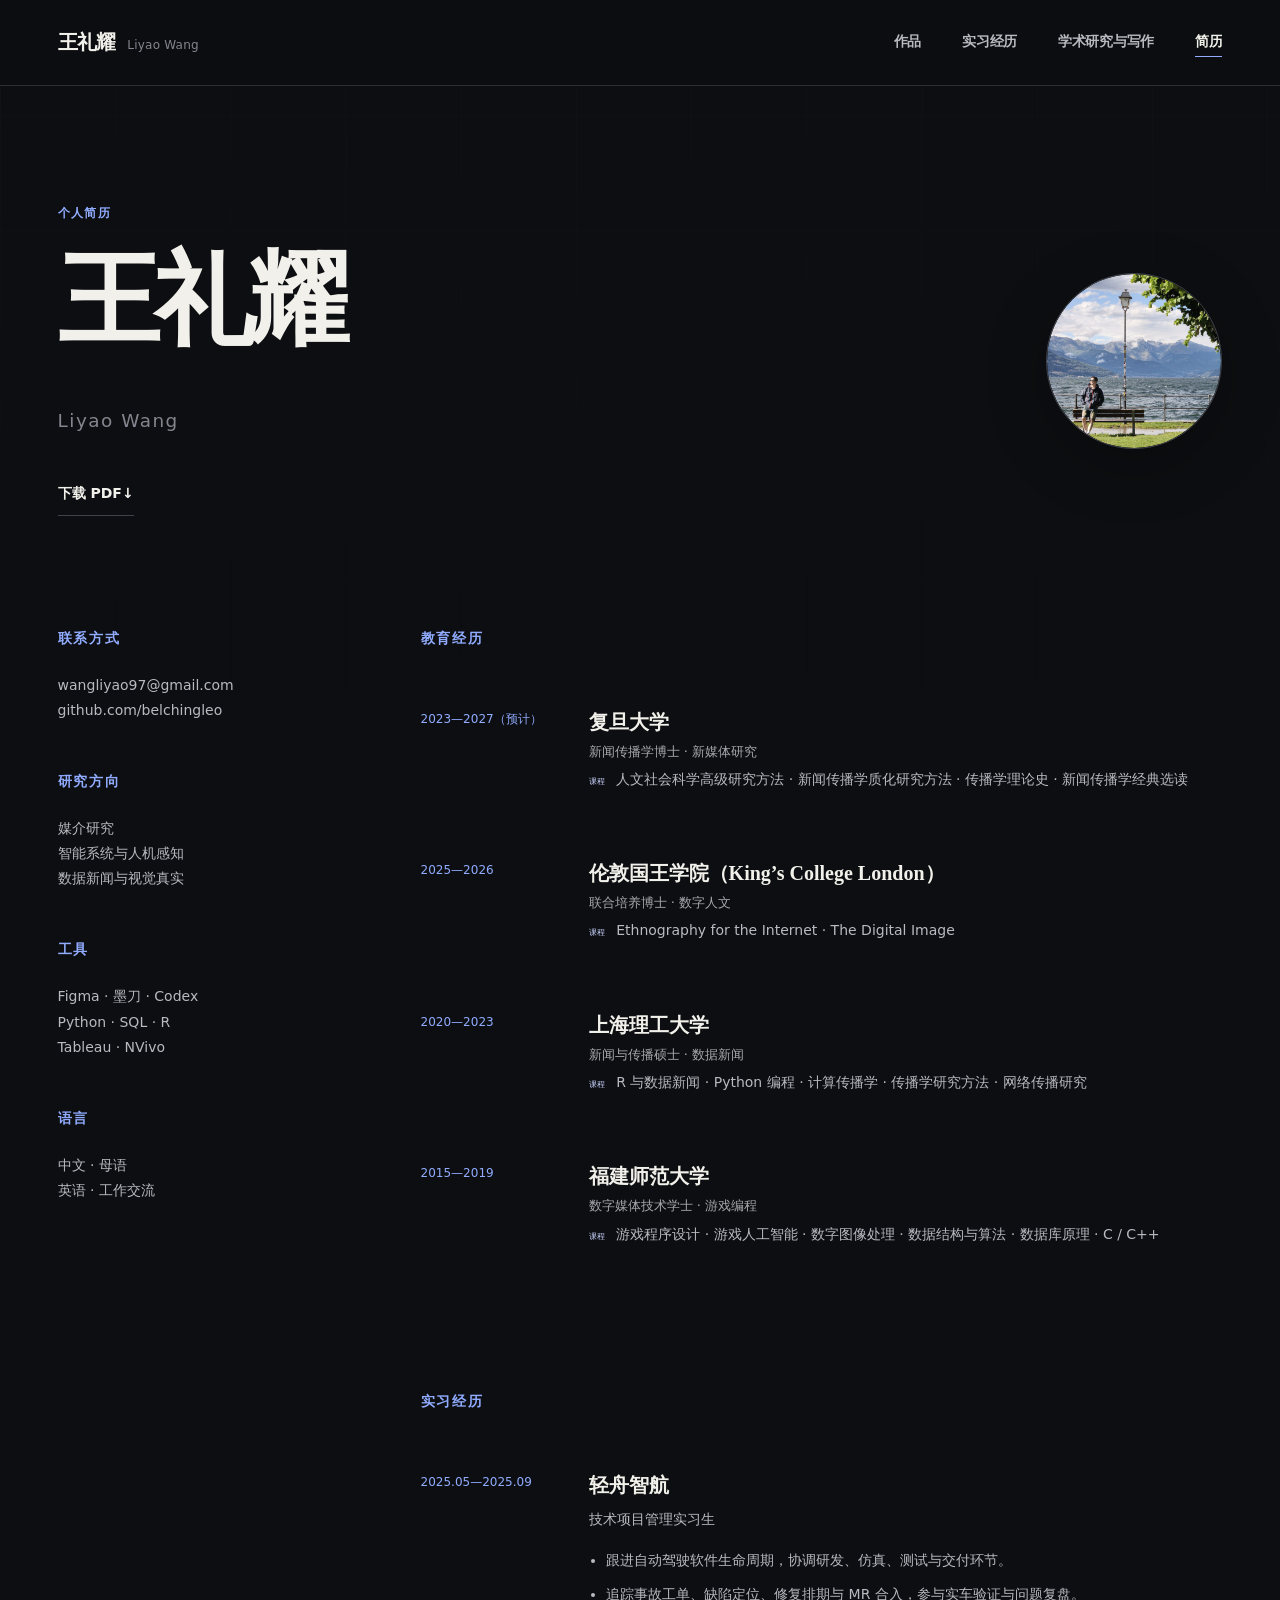
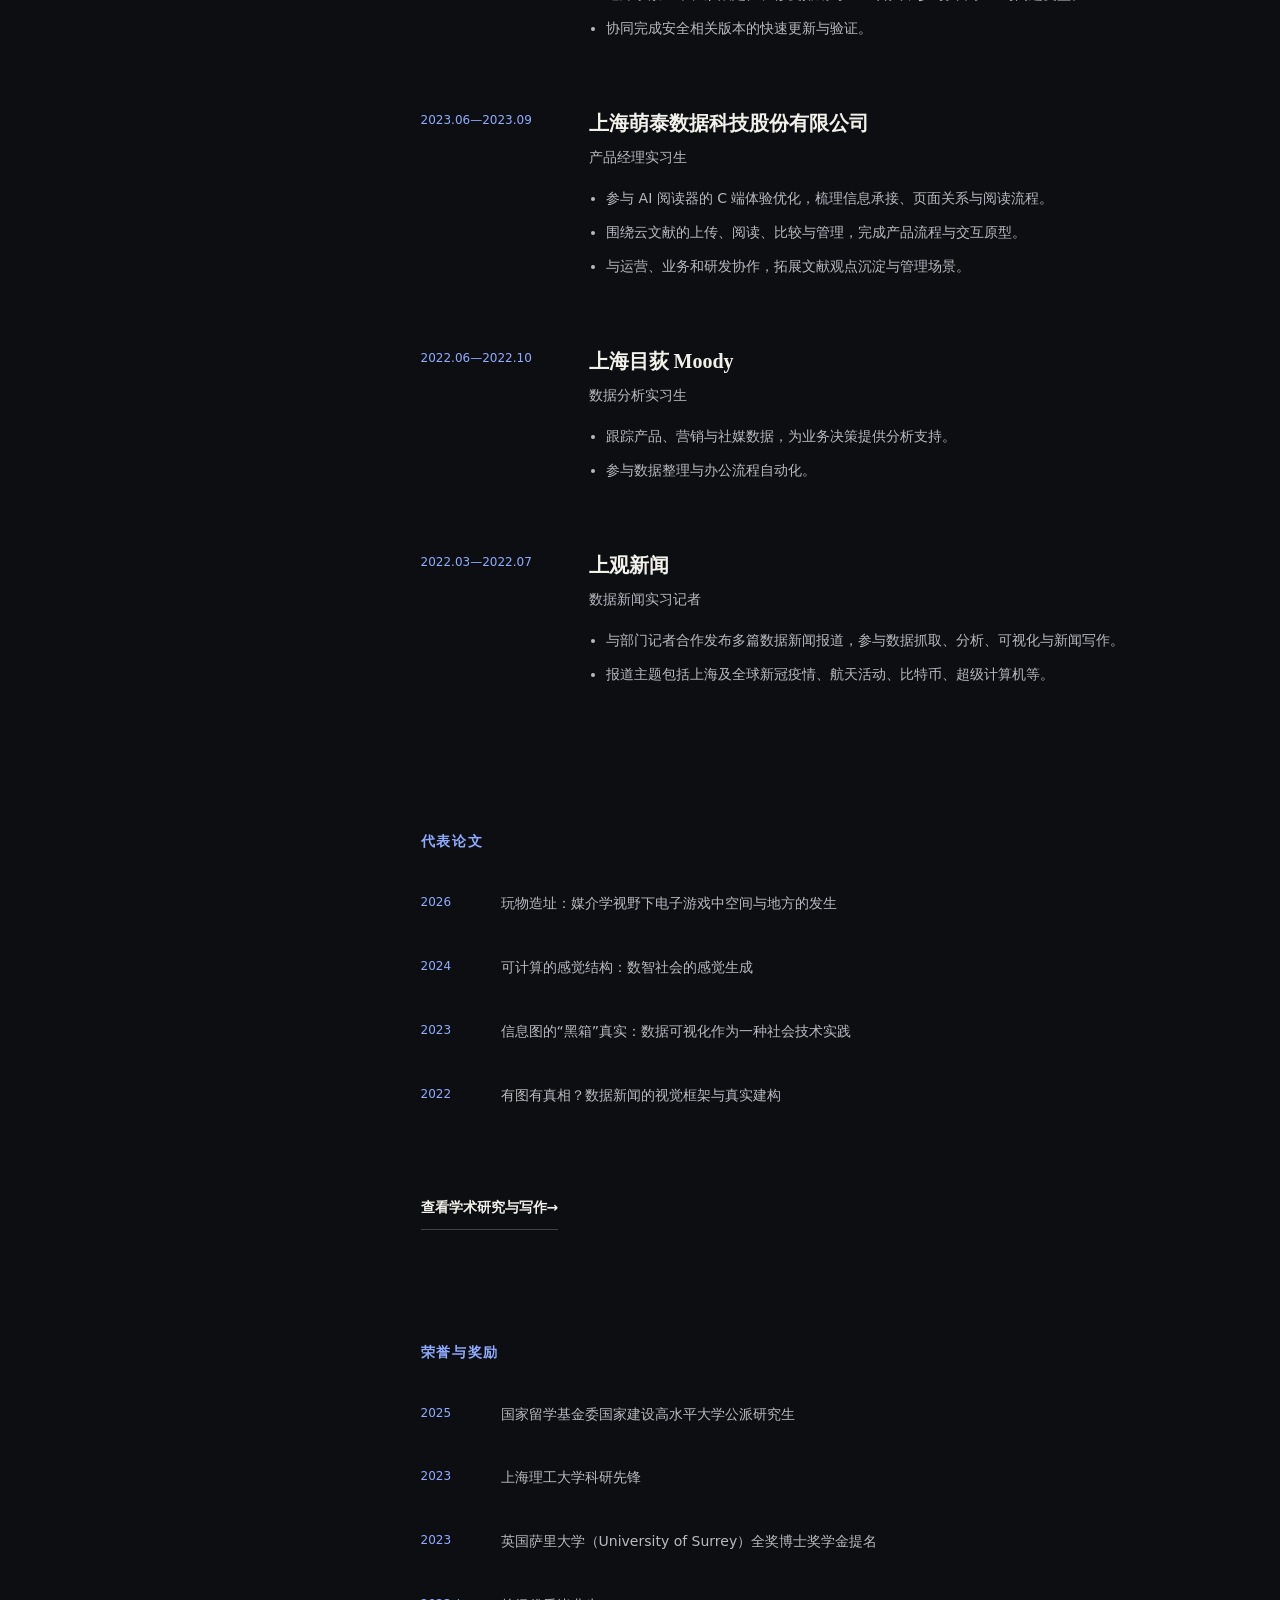
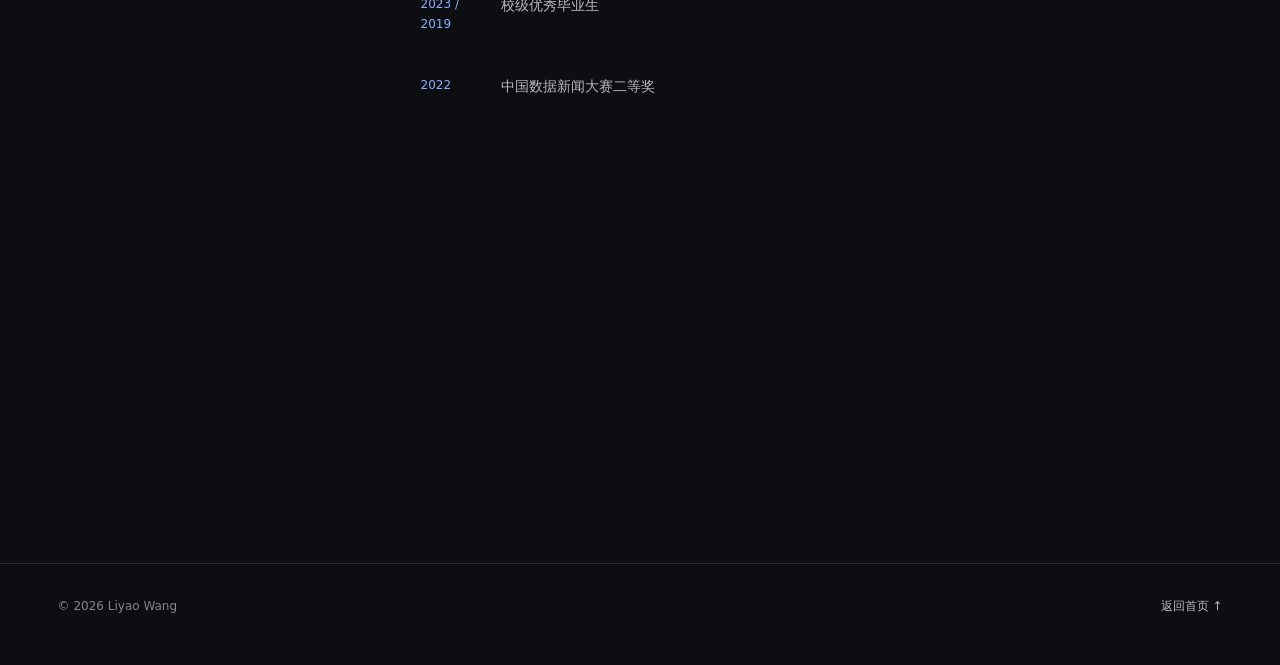
==== commit 69d7dd01: "Fix GitHub identity and portfolio links" ====
--- a/cv.html
+++ b/cv.html
@@ -53,7 +53,7 @@
           <section>
             <h2>联系方式</h2>
             <a href="mailto:wangliyao97@gmail.com">wangliyao97@gmail.com</a>
-            <a href="https://github.com/water-ops" target="_blank" rel="noreferrer">github.com/water-ops</a>
+            <a href="https://github.com/belchingleo" target="_blank" rel="noreferrer">github.com/belchingleo</a>
           </section>
           <section>
             <h2>研究方向</h2>
--- a/hallmark.css
+++ b/hallmark.css
@@ -1713,12 +1713,6 @@
   }
 }
 
-@media (min-width: 90rem) {
-  .project-proof-frame {
-    aspect-ratio: 16 / 9;
-  }
-}
-
 @media (pointer: coarse) {
   .menu-button,
   .inline-link,
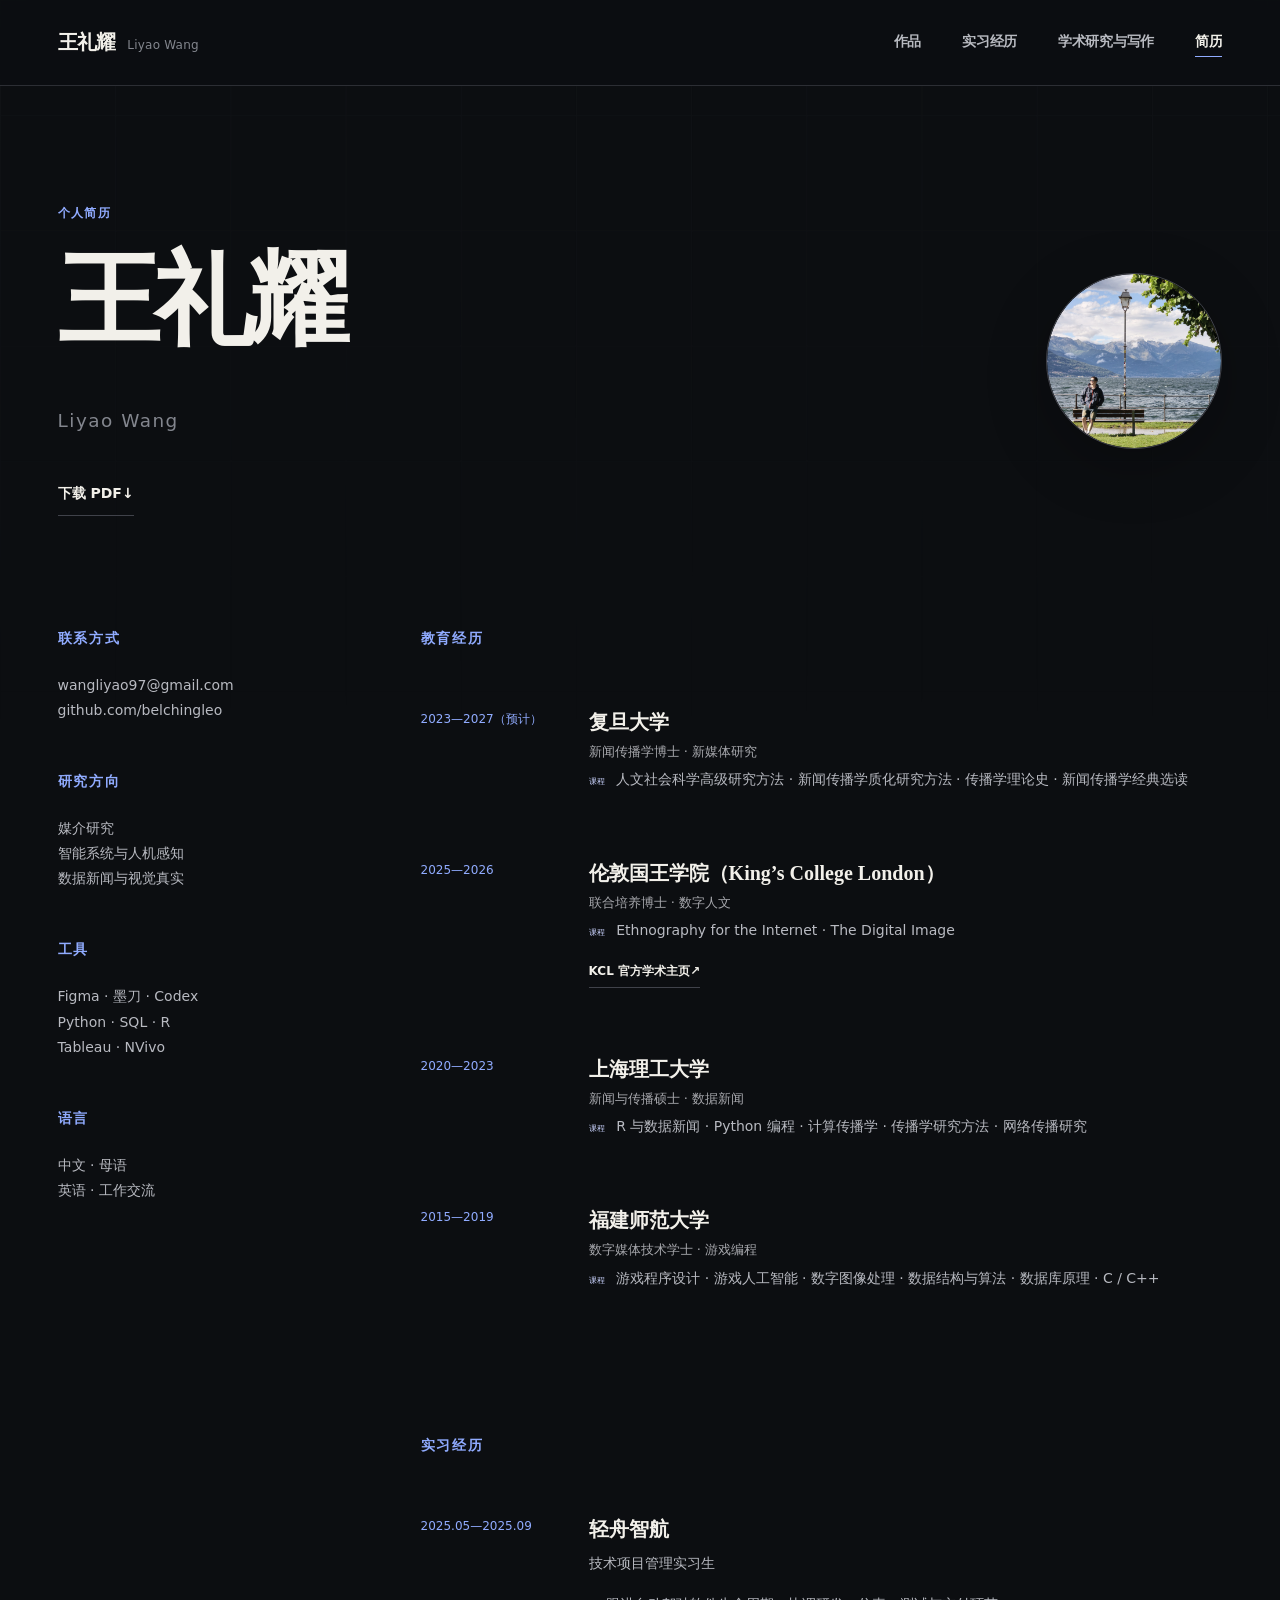
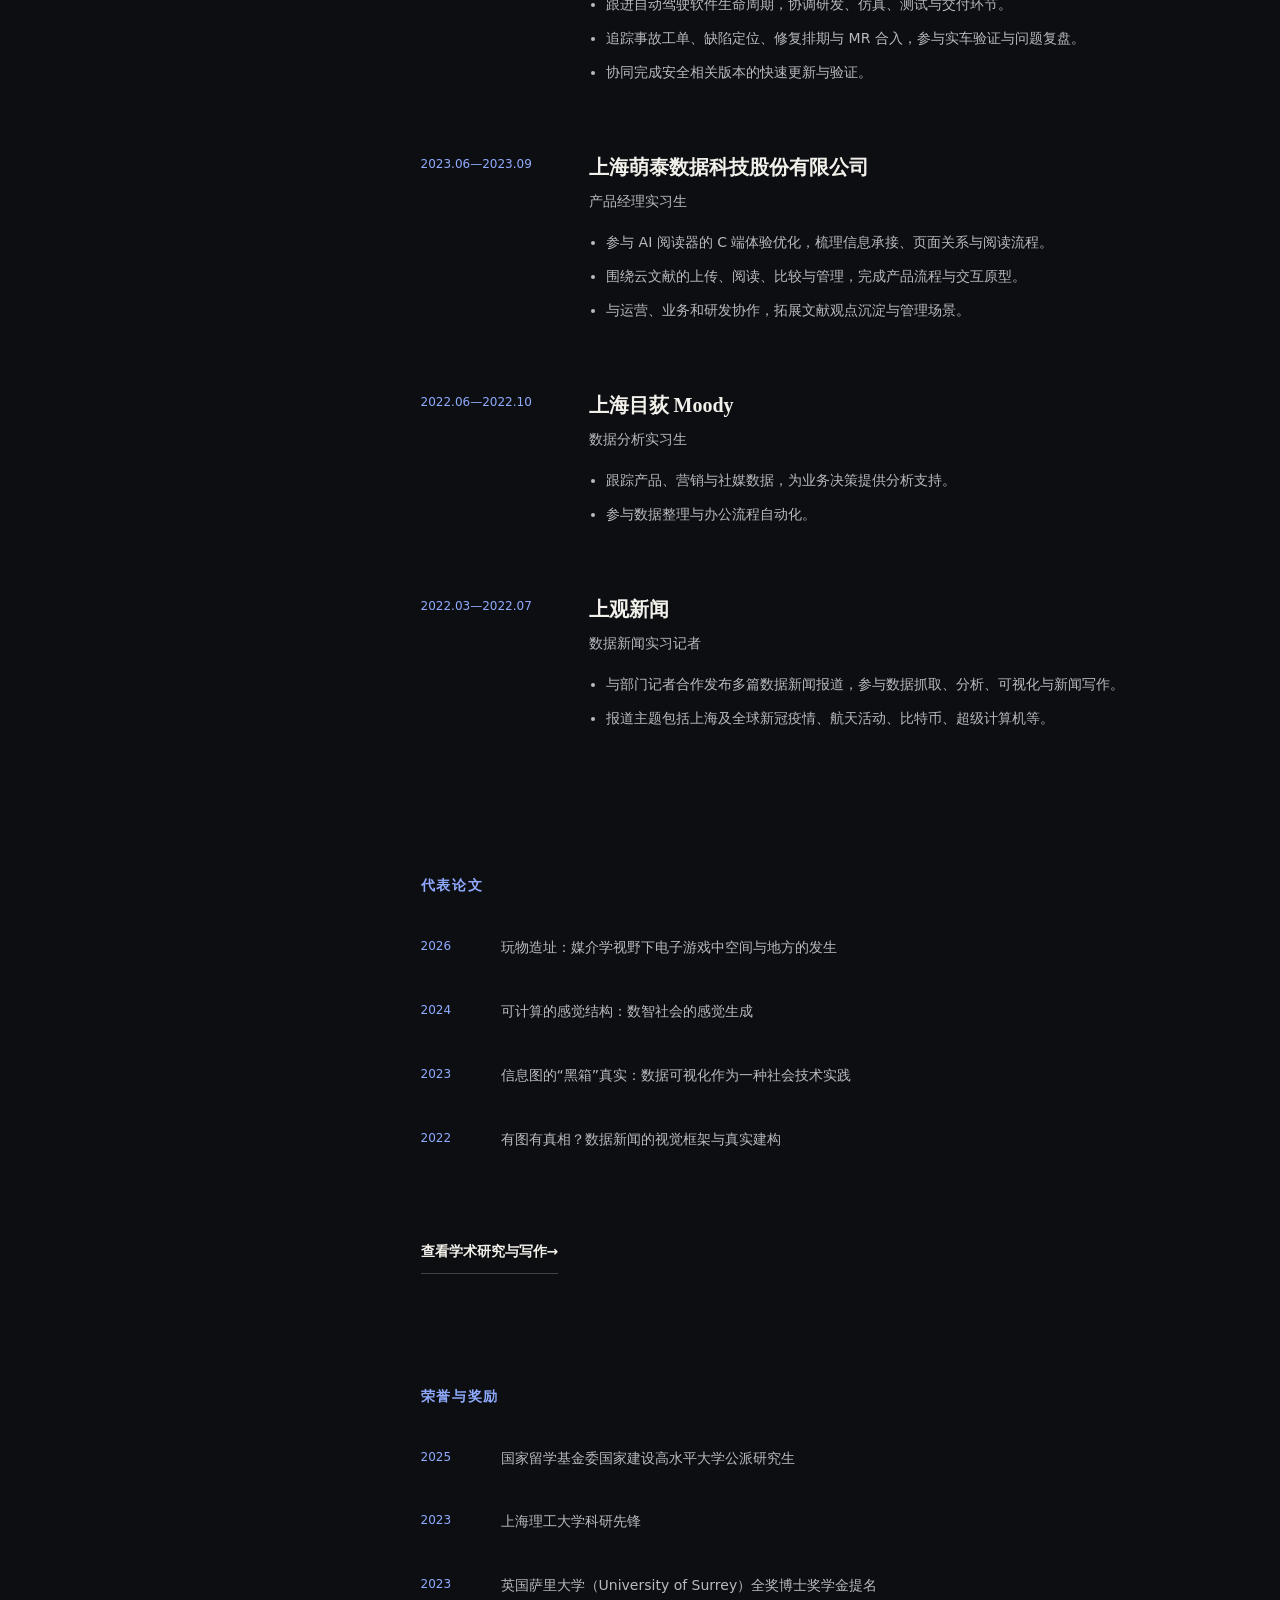
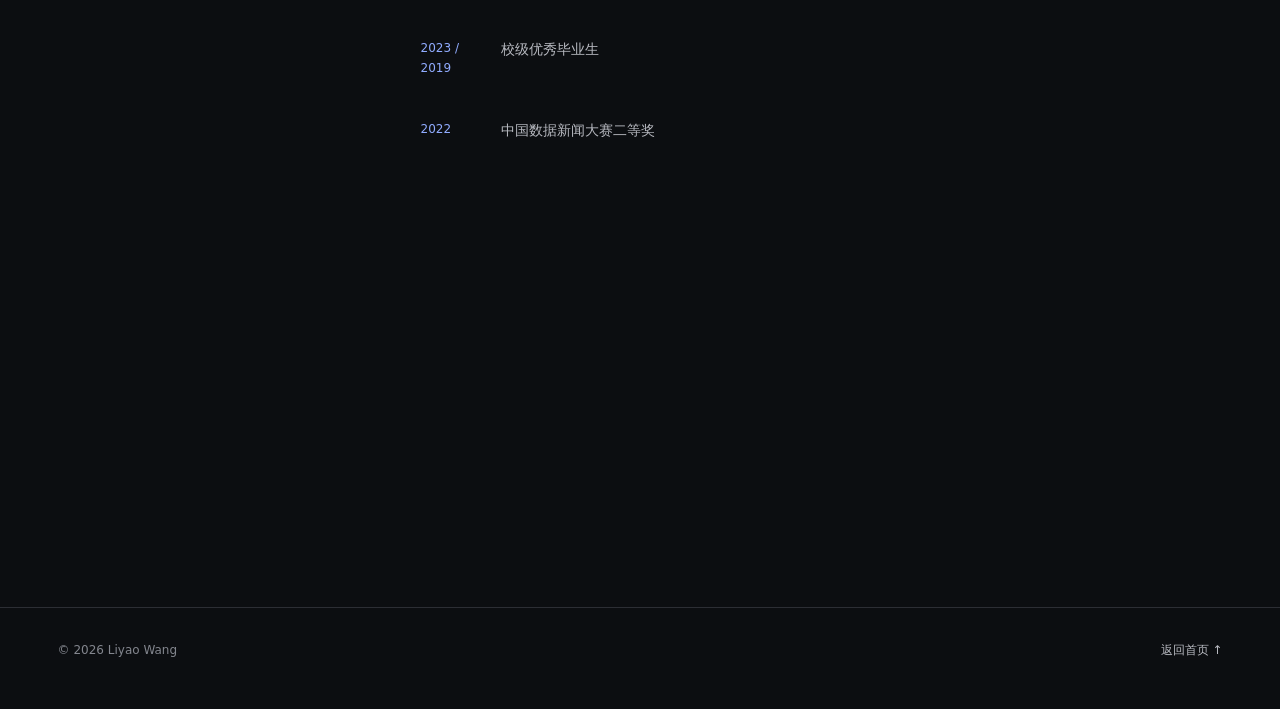
==== commit 3a25aad6: "Place KCL profile links in hero and CV" ====
--- a/cv.html
+++ b/cv.html
@@ -39,7 +39,7 @@
         <div class="cv-name-block">
           <p class="kicker cv-kicker">个人简历</p>
           <h1>王礼耀<br /><span>Liyao Wang</span></h1>
-          <a class="download-link" href="assets/cv/liyao-wang-cv.pdf" target="_blank">下载 PDF <span class="arrow arrow-down" aria-hidden="true">↓</span></a>
+          <a class="download-link" href="assets/cv/wang-liyao-product-manager-cv.pdf" target="_blank">下载 PDF <span class="arrow arrow-down" aria-hidden="true">↓</span></a>
         </div>
         <div class="cv-summary">
           <figure class="cv-avatar">
@@ -91,6 +91,7 @@
                 <h3>伦敦国王学院（King’s College London）</h3>
                 <p>联合培养博士 · 数字人文</p>
                 <p class="cv-coursework"><span>课程</span>Ethnography for the Internet · The Digital Image</p>
+                <a class="cv-profile-link" href="https://www.kcl.ac.uk/people/liyao-wang" target="_blank" rel="noreferrer">KCL 官方学术主页 <span class="arrow arrow-ne" aria-hidden="true">↗</span></a>
               </div>
             </article>
             <article class="cv-entry compact education-entry">
--- a/hallmark.css
+++ b/hallmark.css
@@ -284,6 +284,28 @@
   color: color-mix(in oklch, var(--color-ink) 84%, transparent);
   font-size: clamp(1rem, 1.2vw, 1.2rem);
   line-height: 2;
+}
+
+.hero-profile-link,
+.cv-profile-link {
+  display: inline-flex;
+  align-items: center;
+  width: fit-content;
+  min-height: 2.25rem;
+  margin-block-start: var(--space-md);
+  border-block-end: var(--rule-hair) solid var(--color-rule-2);
+  color: var(--color-ink);
+  font-size: var(--text-sm);
+  font-weight: 600;
+  line-height: 1;
+  text-decoration: none;
+  transition: color var(--dur-short) var(--ease-out), border-color var(--dur-short) var(--ease-out);
+}
+
+.cv-profile-link {
+  min-height: 2rem;
+  margin-block-start: var(--space-xs);
+  font-size: var(--text-xs);
 }
 
 a .arrow {
@@ -450,12 +472,16 @@
   letter-spacing: var(--tracking-label);
 }
 
+.project-breadcrumbs::before {
+  content: "01 / CONVERSATION REVIEW";
+}
+
 .project-tiptap::before {
-  content: "01 / DESKTOP AGENT";
+  content: "02 / DESKTOP AGENT";
 }
 
 .project-cloud::before {
-  content: "02 / READING AGENT";
+  content: "03 / READING AGENT";
 }
 
 .project-copy {
@@ -535,6 +561,12 @@
   transition: color var(--dur-short) var(--ease-out), border-color var(--dur-short) var(--ease-out);
 }
 
+.project-links {
+  display: flex;
+  flex-wrap: wrap;
+  gap: 0 var(--space-lg);
+}
+
 .project-proof {
   position: relative;
   min-width: 0;
@@ -599,6 +631,11 @@
   border: 0;
   border-block-start: var(--rule-hair) solid var(--color-rule);
   list-style: none;
+}
+
+.fact-row-four {
+  grid-template-columns: repeat(2, minmax(0, 1fr));
+  gap: var(--space-md) var(--space-sm);
 }
 
 .fact-row li {
@@ -1402,6 +1439,8 @@
   .site-nav a:hover,
   .project-copy .inline-link:hover,
   .inline-link:hover,
+  .hero-profile-link:hover,
+  .cv-profile-link:hover,
   .download-link:hover,
   .text-links a:hover,
   .site-footer a:hover {
@@ -1453,6 +1492,8 @@
 .site-nav a:active,
 .project-copy .inline-link:active,
 .inline-link:active,
+.hero-profile-link:active,
+.cv-profile-link:active,
 .download-link:active,
 .text-links a:active,
 .site-footer a:active {
@@ -1611,6 +1652,19 @@
     align-items: center;
   }
 
+  .project-breadcrumbs {
+    grid-template-columns: minmax(18rem, 4fr) minmax(0, 7fr);
+  }
+
+  .project-breadcrumbs .project-copy {
+    justify-self: end;
+  }
+
+  .project-breadcrumbs::before {
+    inset-inline-start: auto;
+    inset-inline-end: 0;
+  }
+
   .project-tiptap .project-copy {
     order: 2;
   }
@@ -1716,6 +1770,8 @@
 @media (pointer: coarse) {
   .menu-button,
   .inline-link,
+  .hero-profile-link,
+  .cv-profile-link,
   .download-link,
   .text-links a,
   .site-footer a {
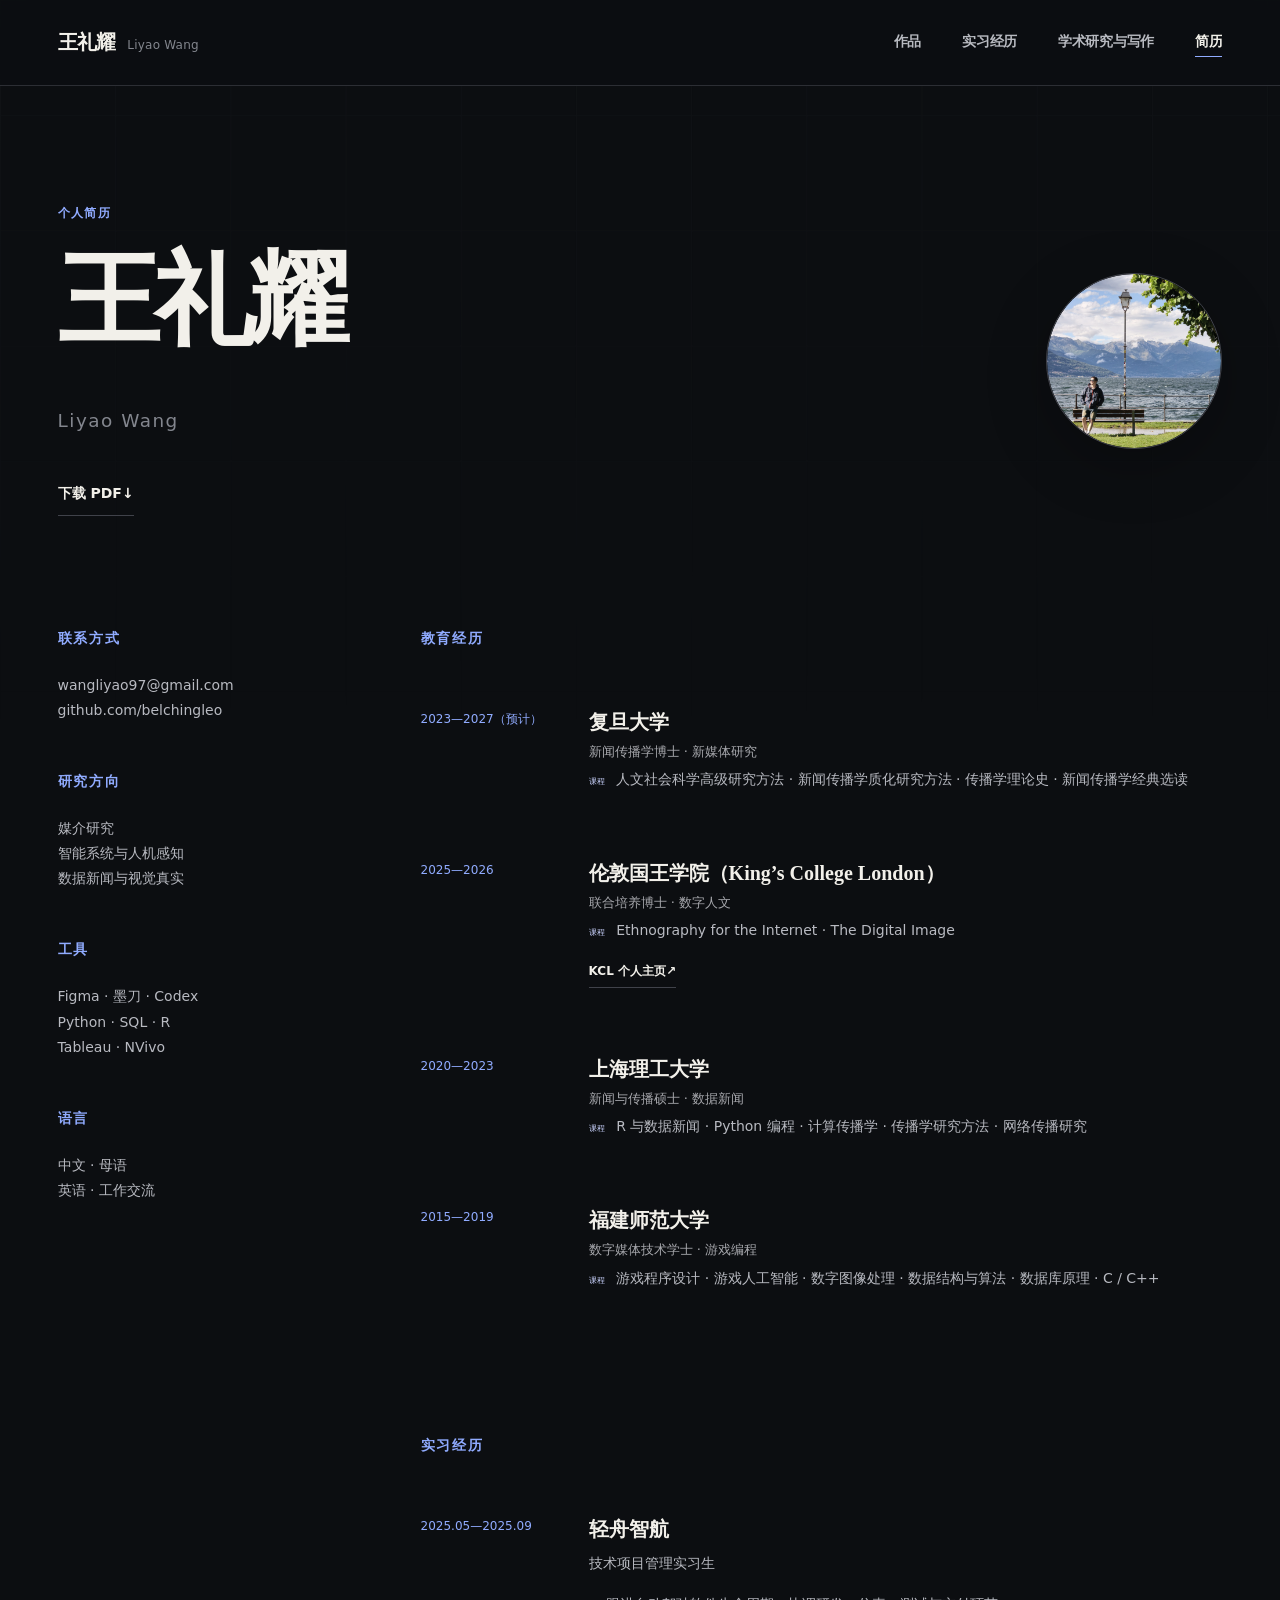
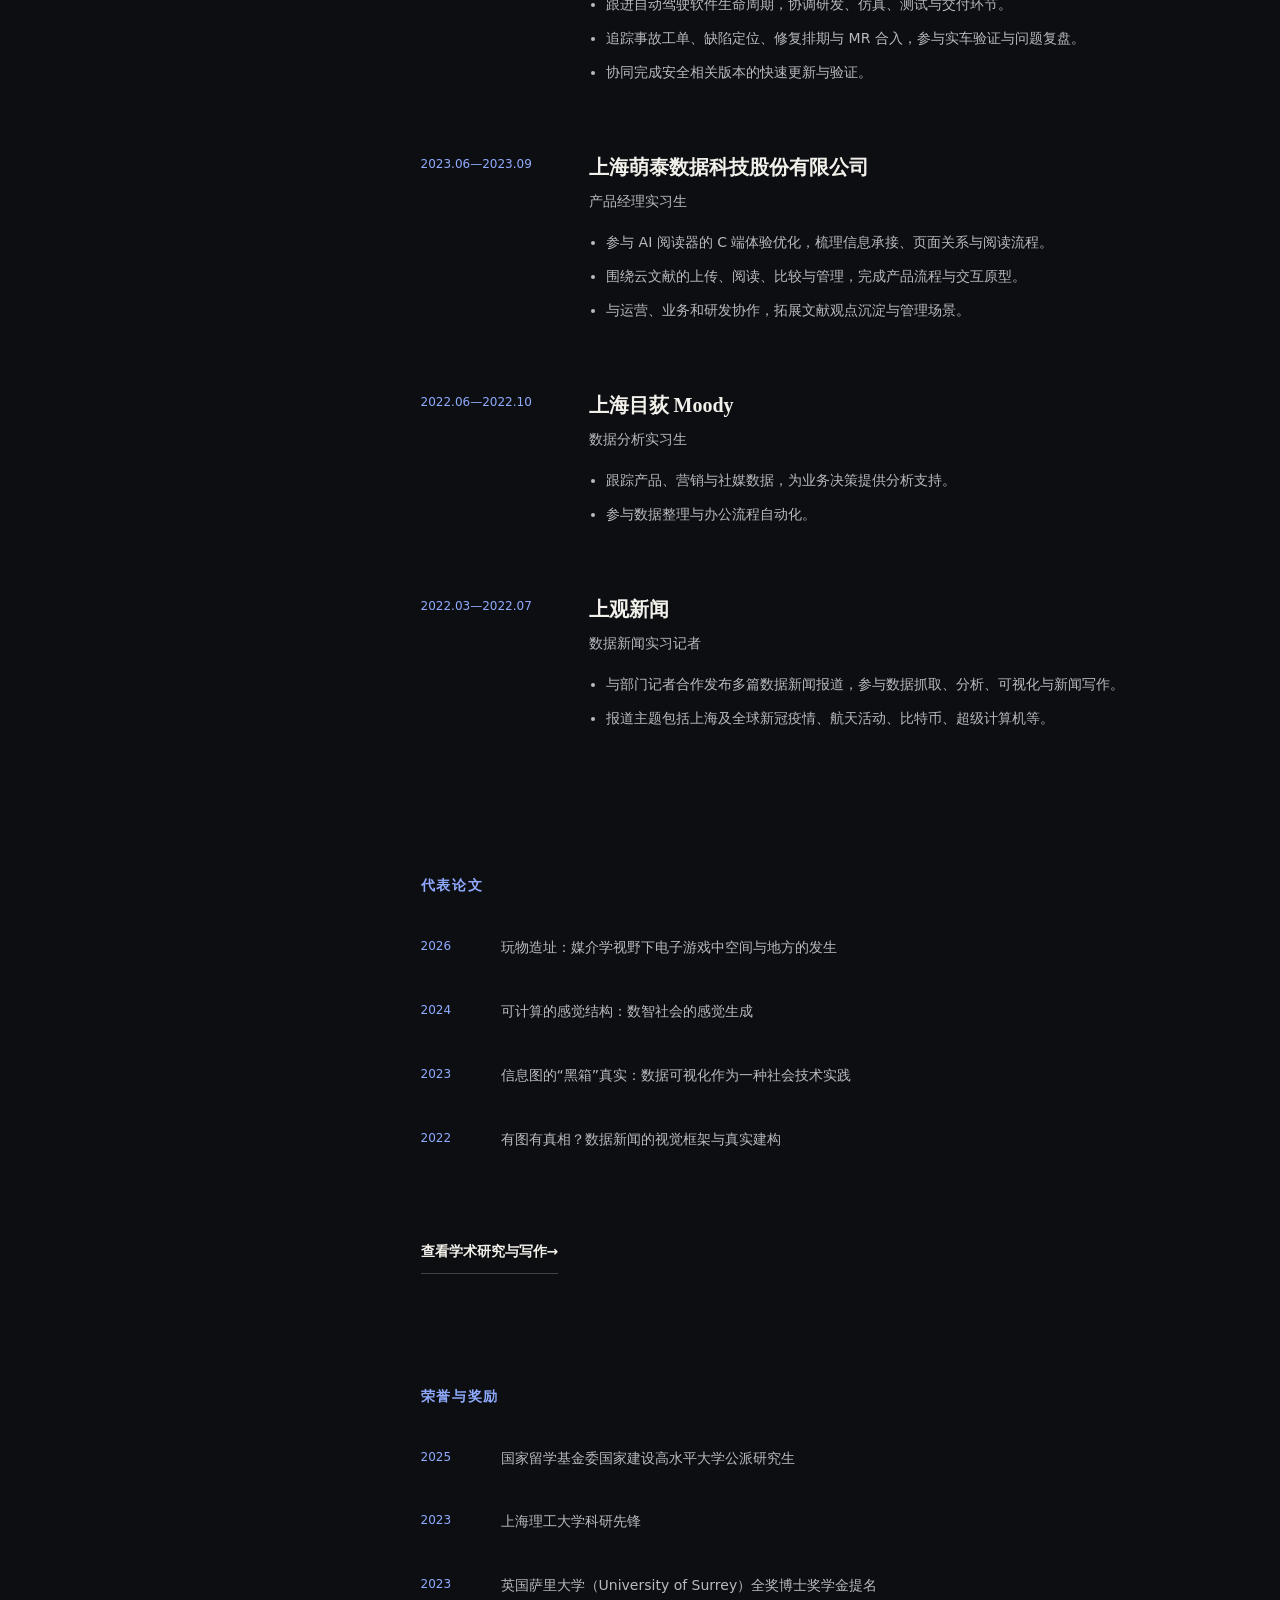
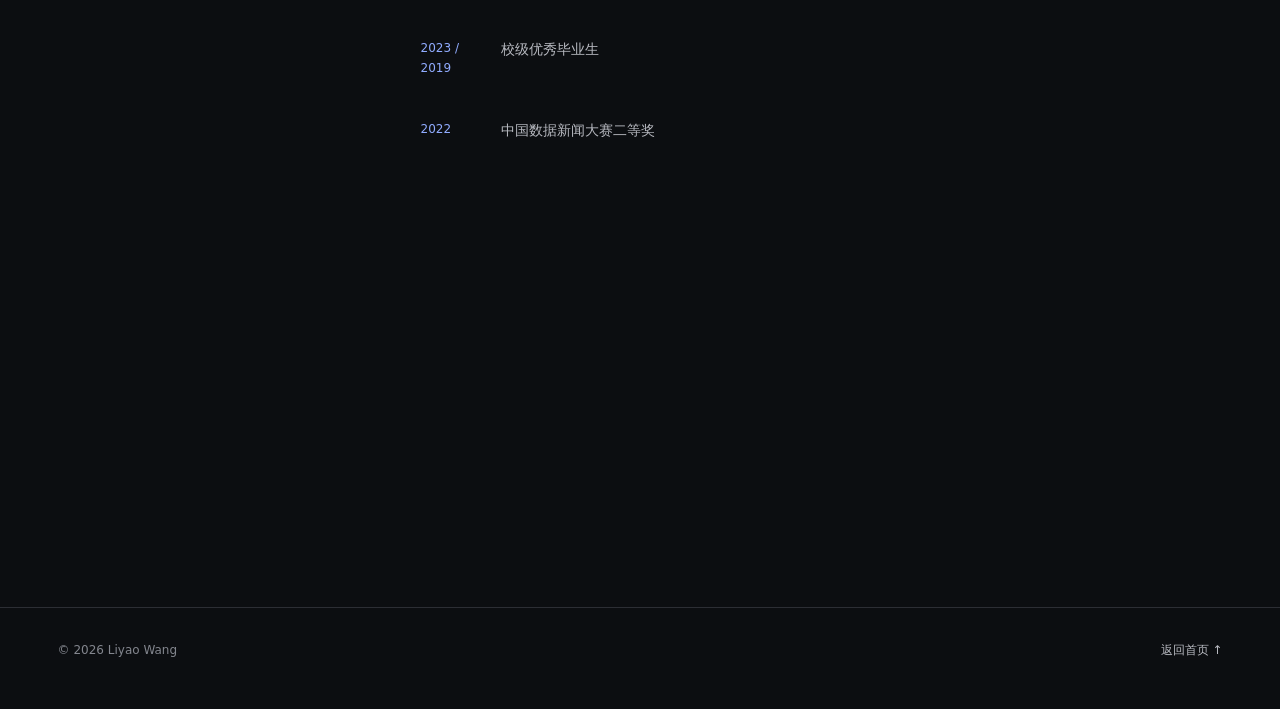
==== commit 6f95bc2b: "Rename KCL profile links" ====
--- a/cv.html
+++ b/cv.html
@@ -91,7 +91,7 @@
                 <h3>伦敦国王学院（King’s College London）</h3>
                 <p>联合培养博士 · 数字人文</p>
                 <p class="cv-coursework"><span>课程</span>Ethnography for the Internet · The Digital Image</p>
-                <a class="cv-profile-link" href="https://www.kcl.ac.uk/people/liyao-wang" target="_blank" rel="noreferrer">KCL 官方学术主页 <span class="arrow arrow-ne" aria-hidden="true">↗</span></a>
+                <a class="cv-profile-link" href="https://www.kcl.ac.uk/people/liyao-wang" target="_blank" rel="noreferrer">KCL 个人主页 <span class="arrow arrow-ne" aria-hidden="true">↗</span></a>
               </div>
             </article>
             <article class="cv-entry compact education-entry">
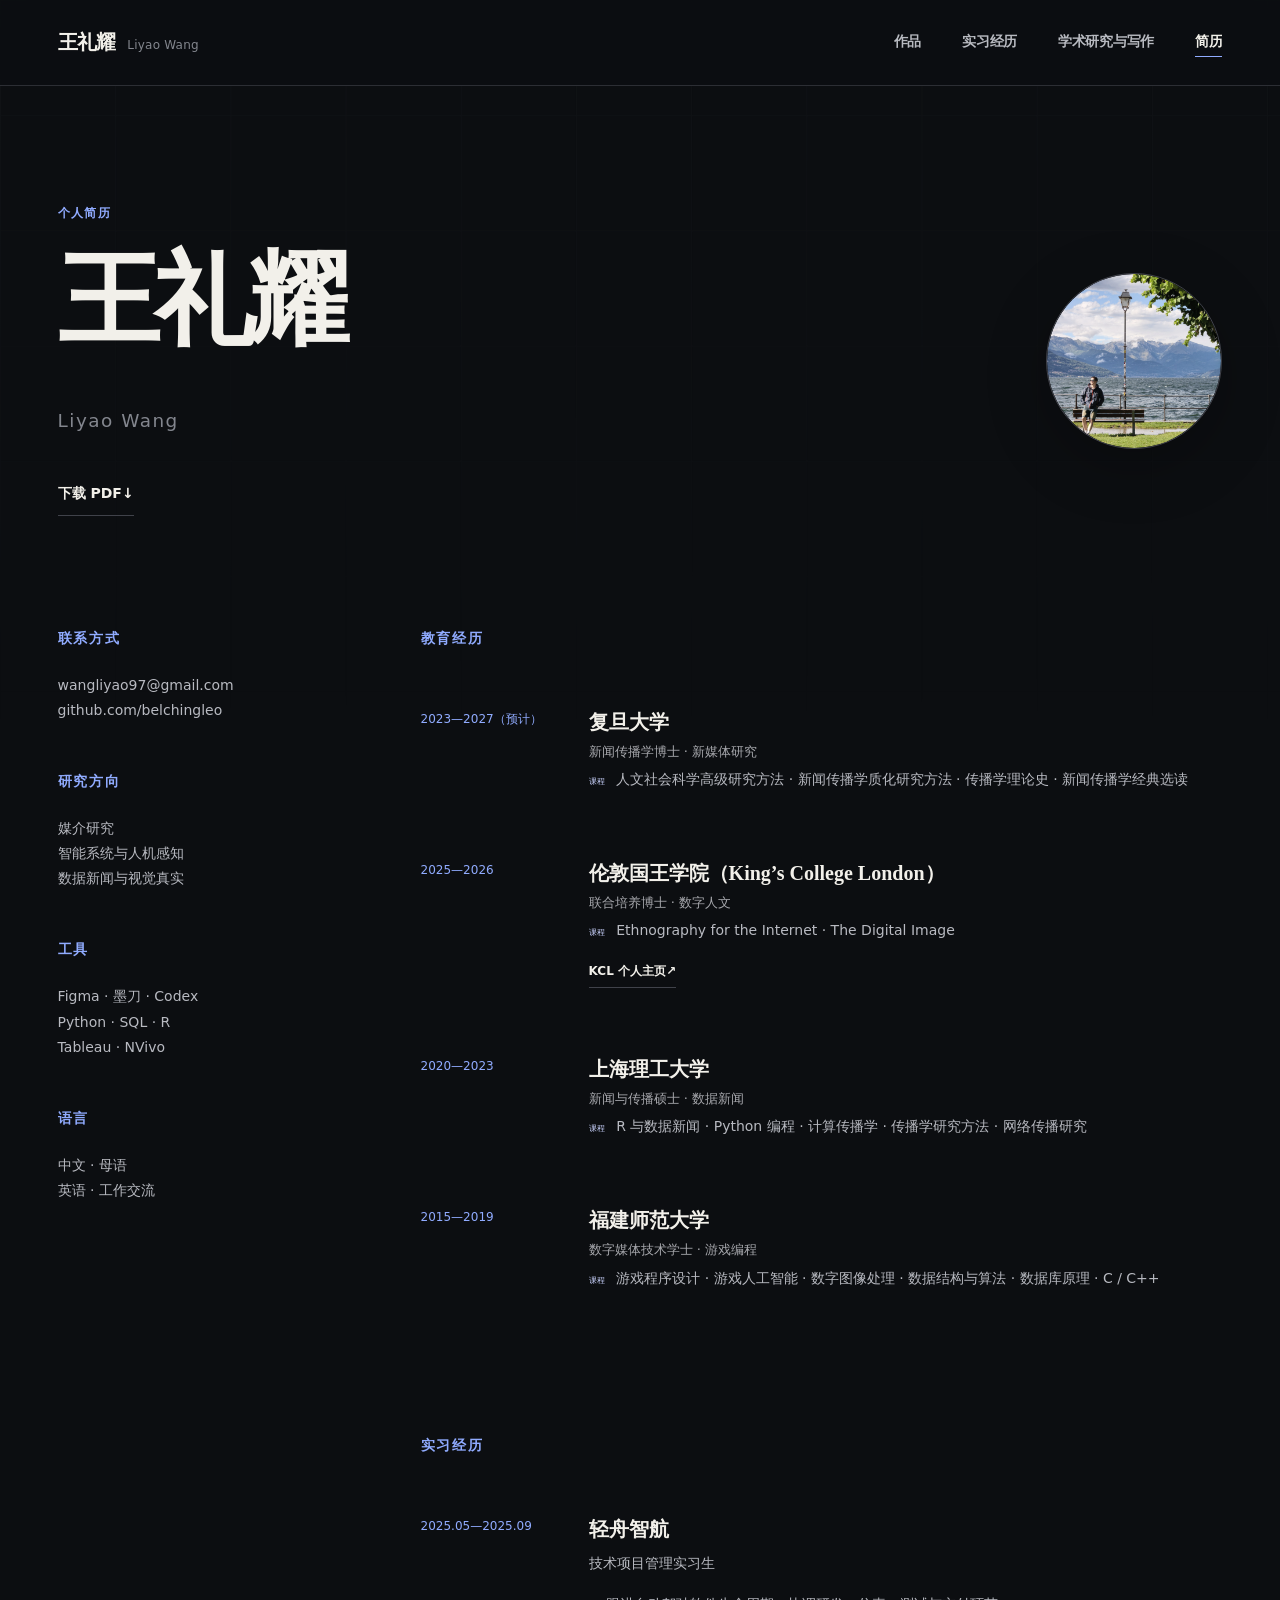
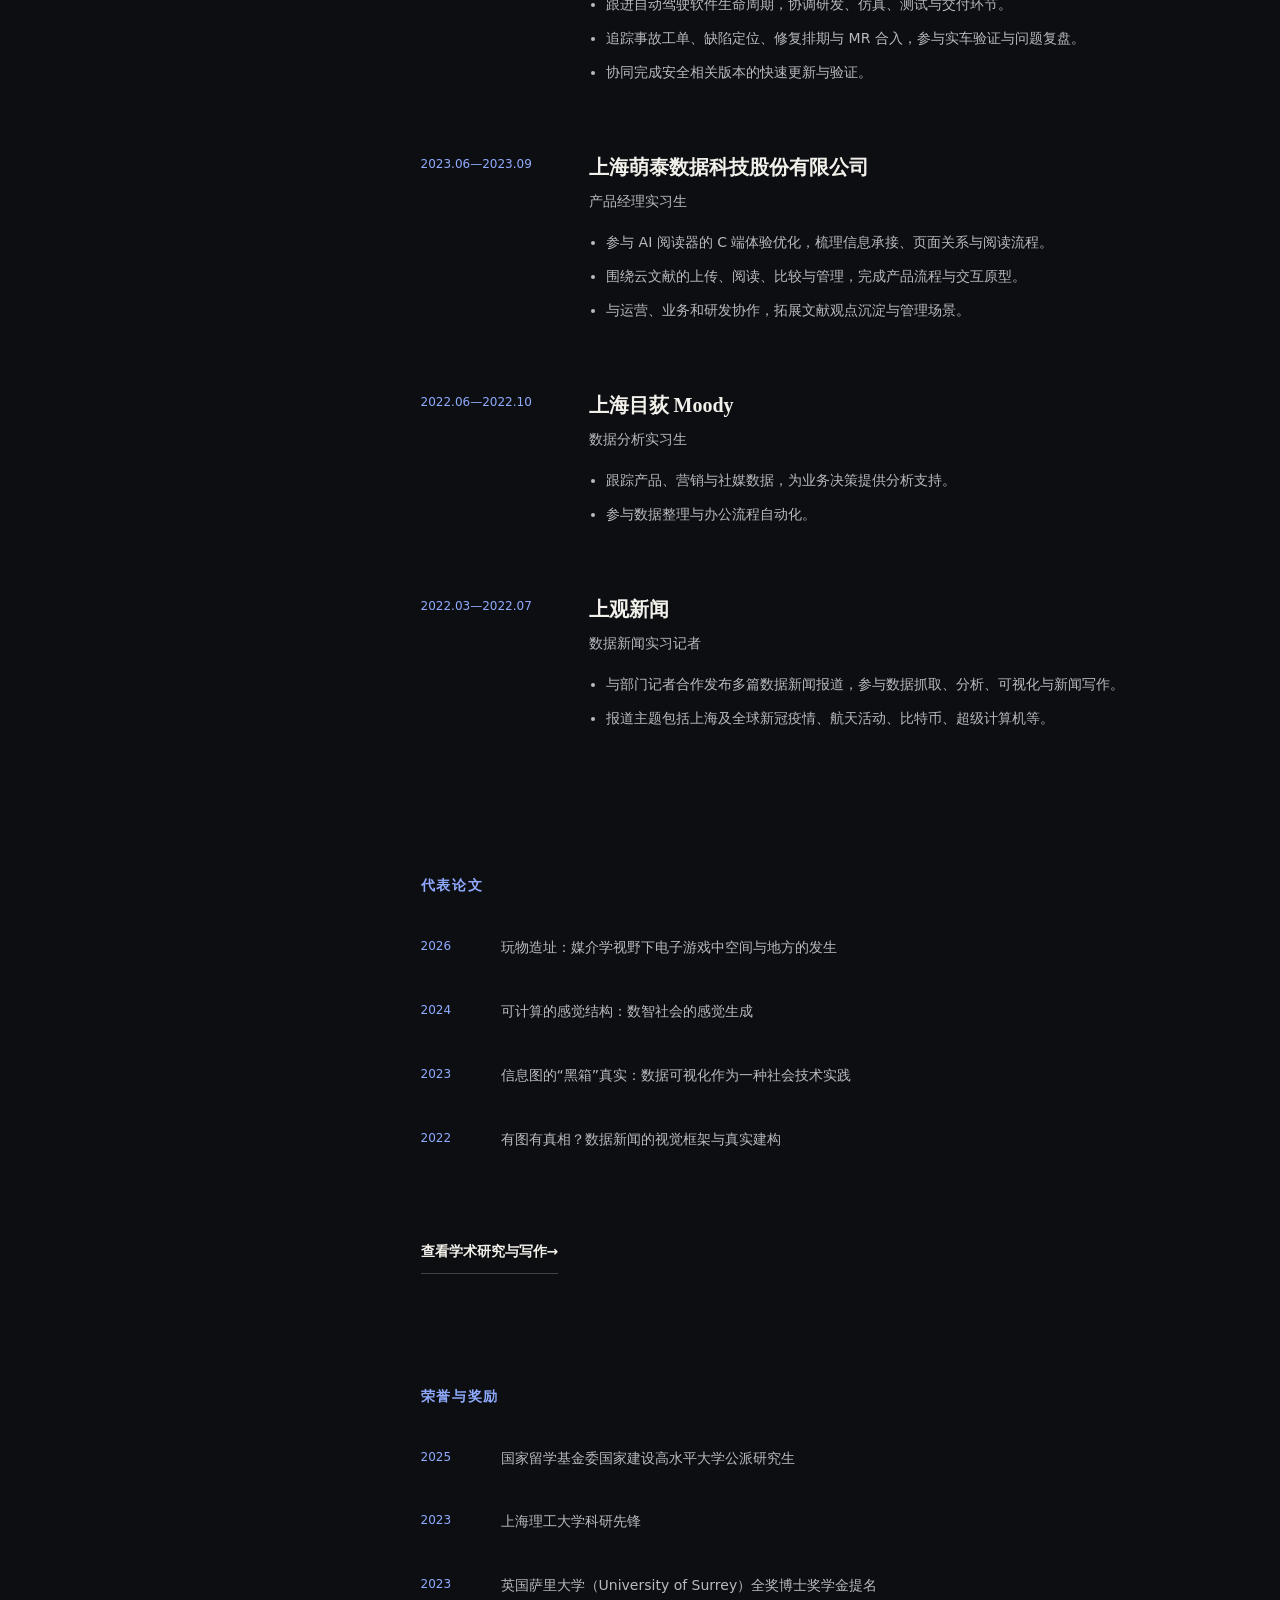
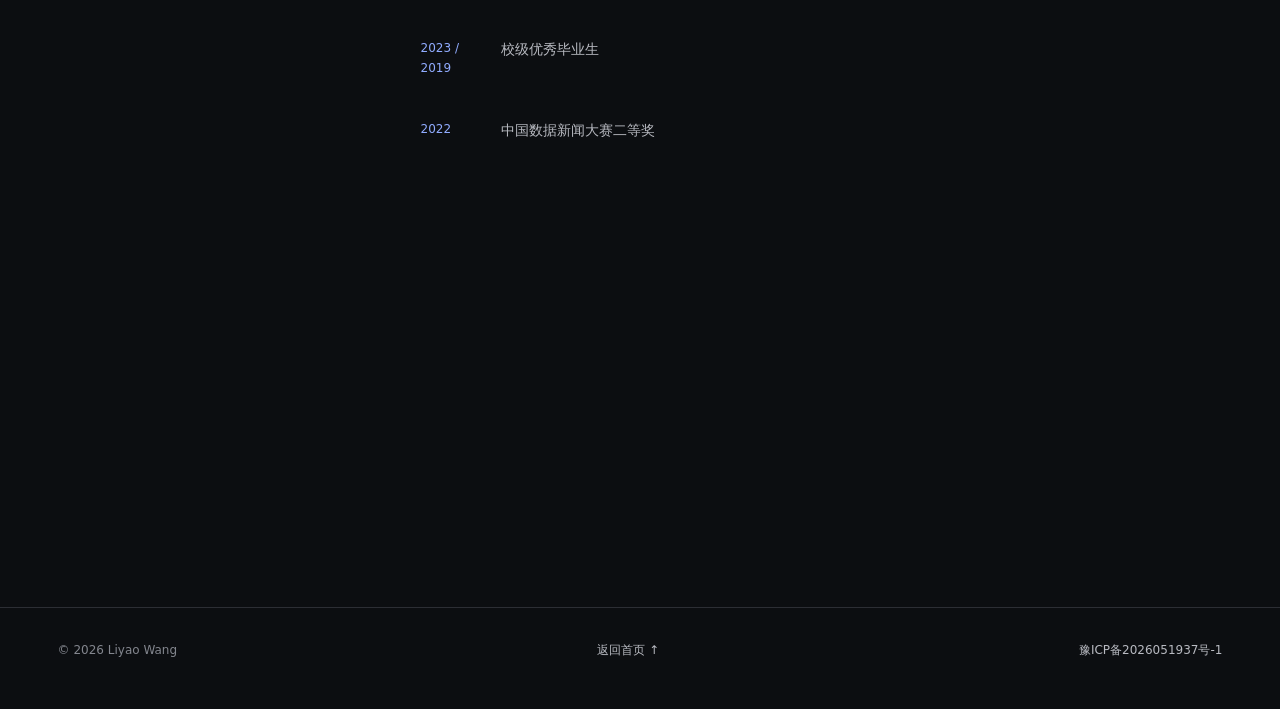
==== commit 34c8bb91: "Include ICP filing link on all portfolio pages" ====
--- a/cv.html
+++ b/cv.html
@@ -190,6 +190,10 @@
     <footer class="site-footer">
       <p>© <span data-year></span> Liyao Wang</p>
       <p><a href="index.html">返回首页 <span class="arrow arrow-up" aria-hidden="true">↑</span></a></p>
+      <p><a href="https://beian.miit.gov.cn/" target="_blank" rel="noreferrer">豫ICP备2026051937号-1</a></p>
     </footer>
+    <!-- Cloudflare Web Analytics -->
+    <script type="module" src="https://static.cloudflareinsights.com/beacon.min.js" data-cf-beacon='{"token":"25f6d44d55c4481bb3fc0f213a7c802e"}'></script>
+    <!-- End Cloudflare Web Analytics -->
   </body>
 </html>
--- a/hallmark.css
+++ b/hallmark.css
@@ -472,12 +472,12 @@
   letter-spacing: var(--tracking-label);
 }
 
+.project-chefjeff::before {
+  content: "01 / HUMAN–AI COLLABORATION";
+}
+
 .project-breadcrumbs::before {
-  content: "01 / CONVERSATION REVIEW";
-}
-
-.project-tiptap::before {
-  content: "02 / DESKTOP AGENT";
+  content: "02 / CONVERSATION REVIEW";
 }
 
 .project-cloud::before {
@@ -567,6 +567,12 @@
   gap: 0 var(--space-lg);
 }
 
+.experience-links {
+  display: flex;
+  flex-wrap: wrap;
+  gap: 0 var(--space-lg);
+}
+
 .project-proof {
   position: relative;
   min-width: 0;
@@ -639,6 +645,8 @@
 }
 
 .fact-row li {
+  display: flex;
+  flex-direction: column;
   min-width: 0;
   padding-inline-end: var(--space-xs);
 }
@@ -1652,24 +1660,24 @@
     align-items: center;
   }
 
-  .project-breadcrumbs {
+  .project-chefjeff {
     grid-template-columns: minmax(18rem, 4fr) minmax(0, 7fr);
   }
 
-  .project-breadcrumbs .project-copy {
+  .project-chefjeff .project-copy {
     justify-self: end;
   }
 
-  .project-breadcrumbs::before {
+  .project-chefjeff::before {
     inset-inline-start: auto;
     inset-inline-end: 0;
   }
 
-  .project-tiptap .project-copy {
+  .project-breadcrumbs .project-copy {
     order: 2;
   }
 
-  .project-tiptap .project-proof {
+  .project-breadcrumbs .project-proof {
     order: 1;
   }
 
